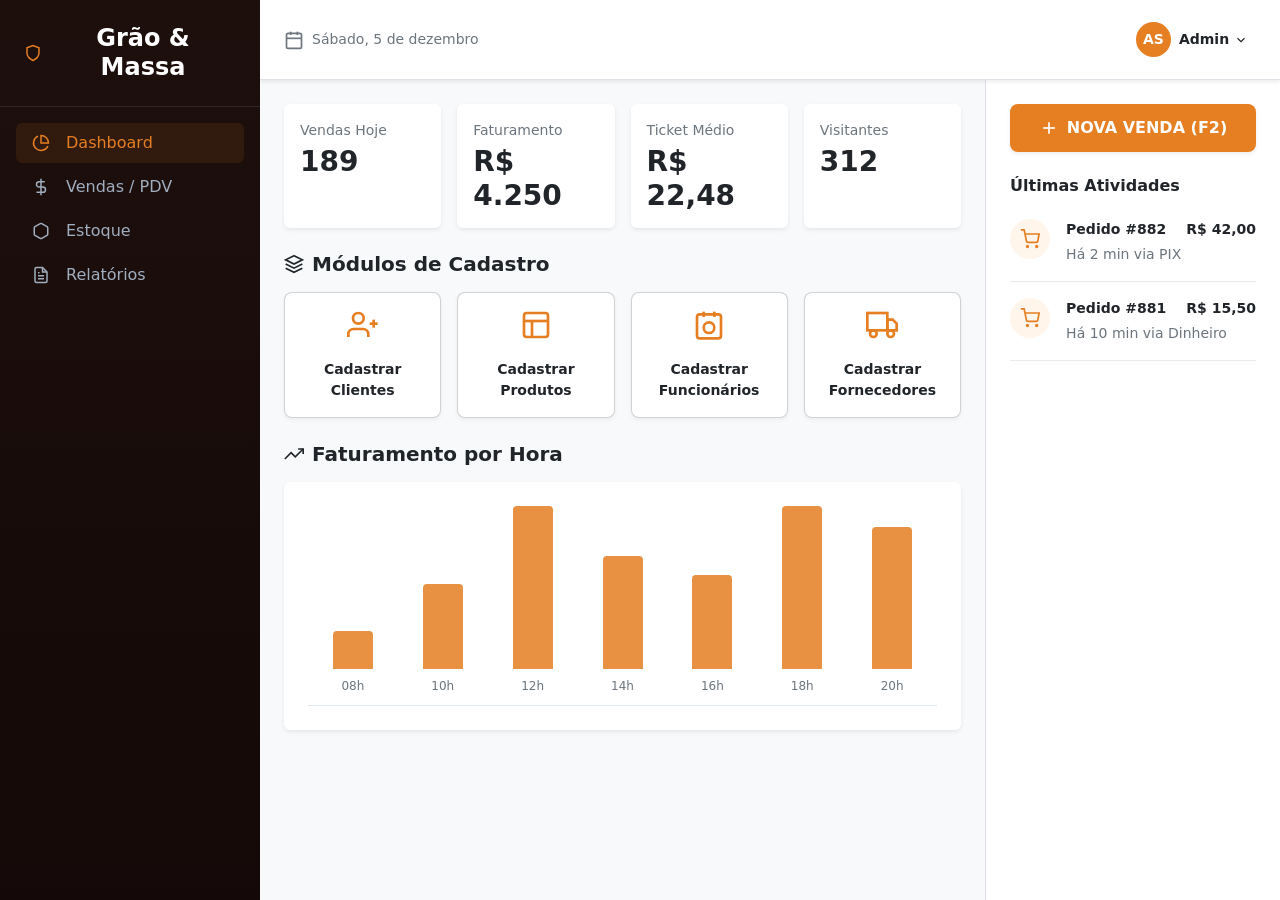
==== index.html @ c3dff331 "atualização atualização nas telas CRUD funcionario" ====
<!DOCTYPE html>
<html lang="pt-BR">
<head>
    <meta charset="UTF-8">
    <meta name="viewport" content="width=device-width, initial-scale=1.0">
    <title>Grão & Massa - Dashboard</title>
    <link rel="stylesheet" href="CSS/index.css">
    <link rel="stylesheet" href="CDN/bootstrap-5.3.8-dist/bootstrap-5.3.8-dist/css/bootstrap.min.css">
</head>
<body class="bg-light vh-100 d-flex overflow-hidden text-dark">

    <nav class="sidebar d-flex flex-column flex-shrink-0 text-white">
        <div class="p-4 text-center border-bottom border-secondary border-opacity-25 d-flex justify-content-center align-items-center gap-2">
            <svg class="text-brand" fill="none" stroke="currentColor" stroke-width="2" viewBox="0 0 24 24"><path d="M12 22s8-4 8-10V5l-8-3-8 3v7c0 6 8 10 8 10z"/></svg>
            <h4 class="m-0 fw-bold">Grão & Massa</h4>
        </div>
        <ul class="nav nav-pills flex-column mb-auto p-3 gap-1">
            <li class="nav-item">
                <a href="#" class="nav-link nav-link-custom active d-flex align-items-center gap-3 py-2 px-3">
                    <svg fill="none" stroke="currentColor" stroke-width="2" viewBox="0 0 24 24"><path d="M21.21 15.89A10 10 0 118 2.83M22 12A10 10 0 0012 2v10z"/></svg> Dashboard
                </a>
            </li>
            <li>
                <a href="#" class="nav-link nav-link-custom d-flex align-items-center gap-3 py-2 px-3">
                    <svg fill="none" stroke="currentColor" stroke-width="2" viewBox="0 0 24 24"><line x1="12" y1="1" x2="12" y2="23"/><path d="M17 5H9.5a3.5 3.5 0 000 7h5a3.5 3.5 0 010 7H6"/></svg> Vendas / PDV
                </a>
            </li>
            <li>
                <a href="#" class="nav-link nav-link-custom d-flex align-items-center gap-3 py-2 px-3">
                    <svg fill="none" stroke="currentColor" stroke-width="2" viewBox="0 0 24 24"><path d="M21 16V8a2 2 0 00-1-1.73l-7-4a2 2 0 00-2 0l-7 4A2 2 0 003 8v8a2 2 0 001 1.73l7 4a2 2 0 002 0l7-4A2 2 0 0021 16z"/></svg> Estoque
                </a>
            </li>
            <li>
                <a href="#" class="nav-link nav-link-custom d-flex align-items-center gap-3 py-2 px-3">
                    <svg fill="none" stroke="currentColor" stroke-width="2" viewBox="0 0 24 24"><path d="M14 2H6a2 2 0 00-2 2v16a2 2 0 002 2h12a2 2 0 002-2V8z"/><polyline points="14 2 14 8 20 8"/><line x1="16" y1="13" x2="8" y2="13"/><line x1="16" y1="17" x2="8" y2="17"/><polyline points="10 9 9 9 8 9"/></svg> Relatórios
                </a>
            </li>
        </ul>
    </nav>

    <div class="d-flex flex-column flex-grow-1 overflow-hidden">
        
        <header class="bg-white border-bottom p-3 px-4 d-flex justify-content-between align-items-center shadow-sm z-1">
            <div class="text-secondary d-flex align-items-center gap-2 fw-medium small">
                <svg fill="none" stroke="currentColor" stroke-width="2" viewBox="0 0 24 24"><rect x="3" y="4" width="18" height="18" rx="2" ry="2"/><line x1="16" y1="2" x2="16" y2="6"/><line x1="8" y1="2" x2="8" y2="6"/><line x1="3" y1="10" x2="21" y2="10"/></svg>
                <span id="date"></span>
            </div>
            
            <div class="dropdown">
                <div class="d-flex align-items-center gap-2 fw-semibold px-2 py-1 rounded" role="button" data-bs-toggle="dropdown" aria-expanded="false" style="cursor: pointer;">
                    <div class="bg-brand text-white rounded-circle d-flex align-items-center justify-content-center" style="width: 35px; height: 35px; font-size: 14px;">AS</div>
                    <span class="text-dark small">Admin <svg style="width: 14px; height: 14px;" fill="none" stroke="currentColor" stroke-width="2" viewBox="0 0 24 24"><polyline points="6 9 12 15 18 9"/></svg></span>
                </div>
                <ul class="dropdown-menu dropdown-menu-end shadow border-0 mt-2">
                    <li><a class="dropdown-item d-flex align-items-center gap-2 small py-2 text-dark" href="#">
                        <svg fill="none" stroke="currentColor" stroke-width="2" viewBox="0 0 24 24"><path d="M20 21v-2a4 4 0 00-4-4H8a4 4 0 00-4 4v2"/><circle cx="12" cy="7" r="4"/></svg> Perfil
                    </a></li>
                    <li><hr class="dropdown-divider"></li>
                    <li><a class="dropdown-item text-danger d-flex align-items-center gap-2 small py-2" href="#">
                        <svg fill="none" stroke="currentColor" stroke-width="2" viewBox="0 0 24 24"><path d="M9 21H5a2 2 0 01-2-2V5a2 2 0 012-2h4"/><polyline points="16 17 21 12 16 7"/><line x1="21" y1="12" x2="9" y2="12"/></svg> Sair
                    </a></li>
                </ul>
            </div>
        </header>

        <div class="d-flex flex-grow-1 overflow-hidden">
            
            <main class="flex-grow-1 p-4 overflow-auto">
                <div class="row g-3 mb-4">
                    <div class="col-md-3">
                        <div class="card border-0 shadow-sm h-100">
                            <div class="card-body">
                                <span class="text-secondary small d-block mb-1">Vendas Hoje</span>
                                <h3 class="fw-bold mb-0 text-dark">189</h3>
                            </div>
                        </div>
                    </div>
                    <div class="col-md-3">
                        <div class="card border-0 shadow-sm h-100">
                            <div class="card-body">
                                <span class="text-secondary small d-block mb-1">Faturamento</span>
                                <h3 class="fw-bold mb-0 text-dark">R$ 4.250</h3>
                            </div>
                        </div>
                    </div>
                    <div class="col-md-3">
                        <div class="card border-0 shadow-sm h-100">
                            <div class="card-body">
                                <span class="text-secondary small d-block mb-1">Ticket Médio</span>
                                <h3 class="fw-bold mb-0 text-dark">R$ 22,48</h3>
                            </div>
                        </div>
                    </div>
                    <div class="col-md-3">
                        <div class="card border-0 shadow-sm h-100">
                            <div class="card-body">
                                <span class="text-secondary small d-block mb-1">Visitantes</span>
                                <h3 class="fw-bold mb-0 text-dark">312</h3>
                            </div>
                        </div>
                    </div>
                </div>

                
                <div class="d-flex align-items-center gap-2 mb-3">
                    <svg class="text-dark" fill="none" stroke="currentColor" stroke-width="2" viewBox="0 0 24 24"><polygon points="12 2 2 7 12 12 22 7 12 2"/><polyline points="2 17 12 22 22 17"/><polyline points="2 12 12 17 22 12"/></svg>
                    <h5 class="fw-bold m-0 text-dark">Módulos de Cadastro</h5>
                </div>
                
                <div class="row g-3 mb-4">
                    <div class="col-md-3">
                        <a href="Cadastrar_Cliente.php" class="card action-card bg-white rounded-3 h-100 text-center p-3 text-decoration-none text-dark">
                            <div class="card-body d-flex flex-column align-items-center justify-content-center p-0">
                                <svg fill="none" stroke="currentColor" stroke-width="2" viewBox="0 0 24 24"><path d="M16 21v-2a4 4 0 00-4-4H5a4 4 0 00-4 4v2"/><circle cx="8.5" cy="7" r="4"/><line x1="20" y1="8" x2="20" y2="14"/><line x1="23" y1="11" x2="17" y2="11"/></svg>
                                <span class="fw-semibold small mt-2">Cadastrar Clientes</span>
                            </div>
                        </a>
                    </div>
                    
                    <div class="col-md-3">
                        <a href="Cadastro_Produto.html" class="card action-card bg-white rounded-3 h-100 text-center p-3 text-decoration-none text-dark">
                            <div class="card-body d-flex flex-column align-items-center justify-content-center p-0">
                                <svg fill="none" stroke="currentColor" stroke-width="2" viewBox="0 0 24 24"><rect x="3" y="3" width="18" height="18" rx="2" ry="2"/><line x1="3" y1="9" x2="21" y2="9"/><line x1="9" y1="21" x2="9" y2="9"/></svg>
                                <span class="fw-semibold small mt-2">Cadastrar Produtos</span>
                            </div>
                        </a>
                    </div>
                    
                    <div class="col-md-3">
                        <a href="Cadastrar_Funcionario.php" class="card action-card bg-white rounded-3 h-100 text-center p-3 text-decoration-none text-dark">
                            <div class="card-body d-flex flex-column align-items-center justify-content-center p-0">
                                <svg fill="none" stroke="currentColor" stroke-width="2" viewBox="0 0 24 24"><rect x="3" y="4" width="18" height="18" rx="2" ry="2"/><line x1="16" y1="2" x2="16" y2="6"/><line x1="8" y1="2" x2="8" y2="6"/><circle cx="12" cy="14" r="4"/></svg>
                                <span class="fw-semibold small mt-2">Cadastrar Funcionários</span>
                            </div>
                        </a>
                    </div>
                    
                    <div class="col-md-3">
                        <a href="Cadastrar_Fornecedor.html" class="card action-card bg-white rounded-3 h-100 text-center p-3 text-decoration-none text-dark">
                            <div class="card-body d-flex flex-column align-items-center justify-content-center p-0">
                                <svg fill="none" stroke="currentColor" stroke-width="2" viewBox="0 0 24 24"><rect x="1" y="3" width="15" height="13"/><polygon points="16 8 20 8 23 11 23 16 16 16 16 8"/><circle cx="5.5" cy="18.5" r="2.5"/><circle cx="18.5" cy="18.5" r="2.5"/></svg>
                                <span class="fw-semibold small mt-2">Cadastrar Fornecedores</span>
                            </div>
                        </a>
                    </div>
                </div>

                <div class="d-flex align-items-center gap-2 mb-3">
                    <svg class="text-dark" fill="none" stroke="currentColor" stroke-width="2" viewBox="0 0 24 24"><polyline points="23 6 13.5 15.5 8.5 10.5 1 18"/><polyline points="17 6 23 6 23 12"/></svg>
                    <h5 class="fw-bold m-0 text-dark">Faturamento por Hora</h5>
                </div>
                
                <div class="card border-0 shadow-sm p-4">
                    <div class="css-chart">
                        <div class="bar-group"><div class="bar" style="height: 20%;" title="R$ 400"></div><span class="bar-label">08h</span></div>
                        <div class="bar-group"><div class="bar" style="height: 45%;" title="R$ 900"></div><span class="bar-label">10h</span></div>
                        <div class="bar-group"><div class="bar" style="height: 95%;" title="R$ 2100"></div><span class="bar-label">12h</span></div>
                        <div class="bar-group"><div class="bar" style="height: 60%;" title="R$ 1300"></div><span class="bar-label">14h</span></div>
                        <div class="bar-group"><div class="bar" style="height: 50%;" title="R$ 1100"></div><span class="bar-label">16h</span></div>
                        <div class="bar-group"><div class="bar" style="height: 100%;" title="R$ 2500"></div><span class="bar-label">18h</span></div>
                        <div class="bar-group"><div class="bar" style="height: 75%;" title="R$ 1800"></div><span class="bar-label">20h</span></div>
                    </div>
                </div>
            </main>

            <aside class="bg-white border-start p-4 overflow-auto" style="width: 360px;">
                <button class="btn btn-brand w-100 py-3 rounded-3 fw-bold mb-4 d-flex justify-content-center align-items-center gap-2 shadow-sm text-white">
                    <svg fill="none" stroke="currentColor" stroke-width="2" viewBox="0 0 24 24"><line x1="12" y1="5" x2="12" y2="19"/><line x1="5" y1="12" x2="19" y2="12"/></svg>
                    NOVA VENDA (F2)
                </button>
                
                <h6 class="fw-bold text-dark mb-4">Últimas Atividades</h6>
                
                <div class="d-flex gap-3 mb-3 pb-3 border-bottom border-light-subtle">
                    <div class="sale-icon"><svg fill="none" stroke="currentColor" stroke-width="2" viewBox="0 0 24 24"><circle cx="9" cy="21" r="1"/><circle cx="20" cy="21" r="1"/><path d="M1 1h4l2.68 13.39a2 2 0 002 1.61h9.72a2 2 0 002-1.61L23 6H6"/></svg></div>
                    <div class="flex-grow-1">
                        <div class="d-flex justify-content-between mb-1">
                            <span class="fw-bold small text-dark">Pedido #882</span>
                            <span class="fw-bold small text-dark">R$ 42,00</span>
                        </div>
                        <p class="mb-0 small text-secondary">Há 2 min via PIX</p>
                    </div>
                </div>

                <div class="d-flex gap-3 mb-3 pb-3 border-bottom border-light-subtle">
                    <div class="sale-icon"><svg fill="none" stroke="currentColor" stroke-width="2" viewBox="0 0 24 24"><circle cx="9" cy="21" r="1"/><circle cx="20" cy="21" r="1"/><path d="M1 1h4l2.68 13.39a2 2 0 002 1.61h9.72a2 2 0 002-1.61L23 6H6"/></svg></div>
                    <div class="flex-grow-1">
                        <div class="d-flex justify-content-between mb-1">
                            <span class="fw-bold small text-dark">Pedido #881</span>
                            <span class="fw-bold small text-dark">R$ 15,50</span>
                        </div>
                        <p class="mb-0 small text-secondary">Há 10 min via Dinheiro</p>
                    </div>
                </div>
            </aside>
        </div>
    </div>

    <script src="https://cdn.jsdelivr.net/npm/bootstrap@5.3.2/dist/js/bootstrap.bundle.min.js"></script>

    <script>
        const dateStr = new Date().toLocaleDateString('pt-BR', {weekday: 'long', day: 'numeric', month: 'long'});
        document.getElementById('date').innerText = dateStr.charAt(0).toUpperCase() + dateStr.slice(1);
    </script>
</body>
</html>
---- CSS/index.css ----
*{
    margin:0;
    padding:0;
    box-sizing:border-box;
    font-family:system-ui,-apple-system,BlinkMacSystemFont,"Segoe UI",Roboto,Helvetica,Arial,sans-serif;
}

a{
    text-decoration:none;
    color:inherit;
}

:root{
    --brand-color:#E67E22;
    --brand-hover:#D35400;
    --sidebar-bg:#1A1311;
}

body{
    background:#f5f5f5;
}

svg{
    width:20px;
    height:20px;
}

/* BRAND */

.text-brand{
    color:var(--brand-color)!important;
}

.bg-brand{
    background-color:var(--brand-color)!important;
    color:white;
}

.bg-brand-light{
    background-color:rgba(230,126,34,.1)!important;
}

.btn-brand{
    background-color:var(--brand-color)!important;
    color:white!important;
    border:none;
    transition:.2s;
}

.btn-brand:hover{
    background-color:var(--brand-hover)!important;
    color:white!important;
    transform:translateY(-1px);
}

/* SIDEBAR */

.sidebar{
    width:260px;
    background:var(--sidebar-bg);
    z-index:10;
}

.sidebar svg{
    width:18px;
    height:18px;
}

.nav-link-custom{
    color:#A0AEC0!important;
    font-weight:500;
    border-radius:10px;
    transition:.2s;
    padding:12px 14px;
}

.nav-link-custom:hover{
    background-color:rgba(230,126,34,.08);
    color:var(--brand-color)!important;
}

.nav-link-custom.active{
    background-color:rgba(230,126,34,.12)!important;
    color:var(--brand-color)!important;
}

/* HEADER */

header{
    height:80px;
    background:white;
}

/* CARD */

.card{
    border:none;
    border-radius:20px;
    box-shadow:0 .125rem .25rem rgba(0,0,0,.05);
}

/* FORM */

.form-label{
    font-size:14px;
    font-weight:600;
    color:#6c757d;
    margin-bottom:8px;
}

.form-control,
.form-select{
    height:50px;
    border-radius:12px;
    border:1px solid #E2E8F0;
    transition:.2s;
    background:#fff;
}

textarea.form-control{
    height:auto;
    min-height:140px;
    resize:none;
}

.form-control:focus,
.form-select:focus{
    border-color:var(--brand-color);
    box-shadow:0 0 0 .2rem rgba(230,126,34,.15);
}

/* TITLES */

h3,h4,h5,h6{
    color:#1f2937;
}

/* BOTÕES */

.btn{
    border-radius:12px;
    font-weight:600;
    height:48px;
}

/* SCROLL */

::-webkit-scrollbar{
    width:8px;
}

::-webkit-scrollbar-thumb{
    background:#d6d6d6;
    border-radius:20px;
}

::-webkit-scrollbar-thumb:hover{
    background:#bdbdbd;
}

*{
    margin:0;
    padding:0;
    box-sizing:border-box;
}

body{
    font-family:'Segoe UI', sans-serif;
    background:#f5f5f5;
}

:root{
    --brand:#d67a1f;
    --sidebar:#170d0b;
}

.text-brand{
    color:var(--brand);
}

.bg-brand{
    background:var(--brand);
}

.btn-brand{
    background:var(--brand);
    color:#fff;
    border:none;
}

.btn-brand:hover{
    background:#b86414;
    color:#fff;
}

/* SIDEBAR */
.sidebar{
    width:260px;
    background:linear-gradient(to bottom,#1d0f0c,#140908);
}

.sidebar svg{
    width:18px;
    height:18px;
}

.nav-link-custom{
    color:#cfcfcf;
    border-radius:10px;
    transition:.2s;
}

.nav-link-custom:hover{
    background:rgba(255,255,255,.05);
    color:#fff;
}

.nav-link-custom.active{
    background:rgba(214,122,31,.15);
    color:#fff;
}

/* HEADER */
header{
    height:80px;
}

/* CARD */
.card{
    border:none;
    border-radius:20px;
}

.form-control{
    height:48px;
    border-radius:10px;
    border:1px solid #dcdcdc;
}

.form-control:focus{
    box-shadow:none;
    border-color:var(--brand);
}

.form-label{
    font-size:14px;
    font-weight:600;
    color:#6c757d;
}

h6{
    font-size:15px;
}

svg{
    width:20px;
    height:20px;
}
/* Fonte nativa do sistema e configurações básicas */
* { 
    font-family: system-ui, -apple-system, BlinkMacSystemFont, "Segoe UI", Roboto, Helvetica, Arial, sans-serif; 
}

/* Evita que links fiquem com aquele azul feio do navegador */
a {
    text-decoration: none;
    color: inherit;
}

:root {
    --brand-color: #E67E22;
    --brand-hover: #D35400;
    --sidebar-bg: #1A1311;
}

/* Classes de utilidade da marca (Laranja) */
.text-brand { color: var(--brand-color) !important; }
.bg-brand { background-color: var(--brand-color) !important; color: white; }
.btn-brand { background-color: var(--brand-color) !important; color: white !important; border: none; }
.btn-brand:hover { background-color: var(--brand-hover) !important; color: white !important; }
.bg-brand-light { background-color: rgba(230, 126, 34, 0.1) !important; }

svg { width: 20px; height: 20px; }


.sidebar { background-color: var(--sidebar-bg); width: 260px; z-index: 10; }
.nav-link-custom { color: #A0AEC0 !important; font-weight: 500; transition: 0.2s; border-radius: 8px; }
.nav-link-custom:hover, .nav-link-custom.active { background-color: rgba(230, 126, 34, 0.1); color: var(--brand-color) !important; }


.action-card { cursor: pointer; transition: transform 0.3s, box-shadow 0.3s; border: 1px solid #E2E8F0; }
.action-card:hover { border-color: var(--brand-color); transform: translateY(-3px); box-shadow: 0 .5rem 1rem rgba(0,0,0,.15)!important; }
.action-card svg { width: 32px; height: 32px; color: var(--brand-color); margin-bottom: 10px; }

.css-chart { display: flex; align-items: flex-end; justify-content: space-around; height: 200px; border-bottom: 1px solid #E2E8F0; padding-bottom: 10px; }
.bar-group { display: flex; flex-direction: column; align-items: center; gap: 8px; height: 100%; justify-content: flex-end; width: 40px; }
.bar { width: 100%; background-color: var(--brand-color); border-radius: 4px 4px 0 0; opacity: 0.85; transition: 0.3s; cursor: pointer; }
.bar:hover { opacity: 1; background-color: var(--brand-hover); }
.bar-label { font-size: 12px; color: #6c757d; }

.sale-icon { width: 40px; height: 40px; background-color: #FFF5EB; color: var(--brand-color); border-radius: 50%; display: flex; align-items: center; justify-content: center; flex-shrink: 0; }

.nav-pills .nav-link.active, 
.nav-link-custom.active { 
    background-color: rgba(230, 126, 34, 0.1) !important; 
    color: var(--brand-color) !important; 
}
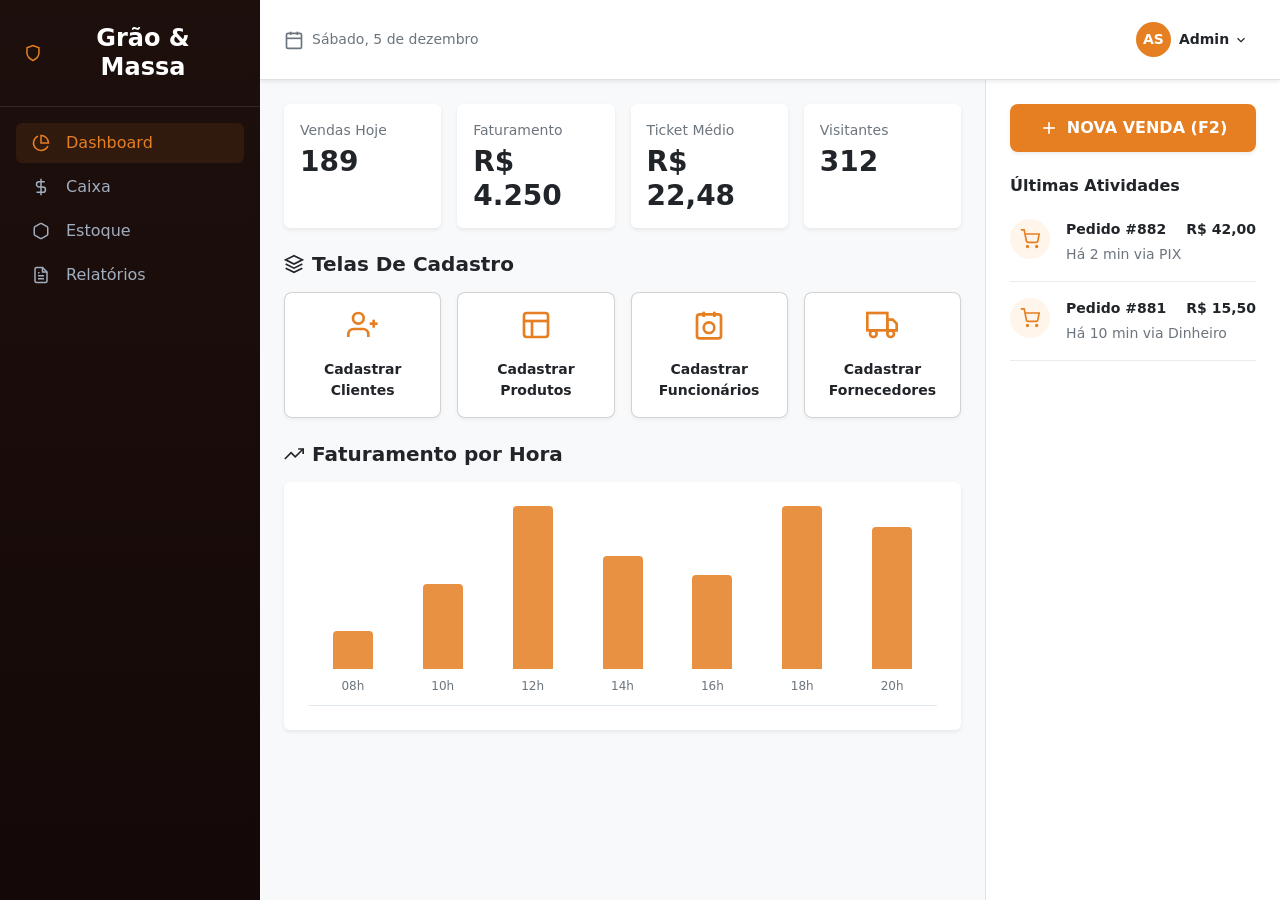
==== commit 6332e429: "Merge branch 'main' of https://github.com/lucasvfurtado-dot/Padaria_grao_massa" ====
--- a/index.html
+++ b/index.html
@@ -21,8 +21,8 @@
                 </a>
             </li>
             <li>
-                <a href="#" class="nav-link nav-link-custom d-flex align-items-center gap-3 py-2 px-3">
-                    <svg fill="none" stroke="currentColor" stroke-width="2" viewBox="0 0 24 24"><line x1="12" y1="1" x2="12" y2="23"/><path d="M17 5H9.5a3.5 3.5 0 000 7h5a3.5 3.5 0 010 7H6"/></svg> Vendas / PDV
+                <a href="vendas.html" class="nav-link nav-link-custom d-flex align-items-center gap-3 py-2 px-3">
+                    <svg fill="none" stroke="currentColor" stroke-width="2" viewBox="0 0 24 24"><line x1="12" y1="1" x2="12" y2="23"/><path d="M17 5H9.5a3.5 3.5 0 000 7h5a3.5 3.5 0 010 7H6"/></svg> Caixa
                 </a>
             </li>
             <li>
@@ -104,7 +104,7 @@
                 
                 <div class="d-flex align-items-center gap-2 mb-3">
                     <svg class="text-dark" fill="none" stroke="currentColor" stroke-width="2" viewBox="0 0 24 24"><polygon points="12 2 2 7 12 12 22 7 12 2"/><polyline points="2 17 12 22 22 17"/><polyline points="2 12 12 17 22 12"/></svg>
-                    <h5 class="fw-bold m-0 text-dark">Módulos de Cadastro</h5>
+                    <h5 class="fw-bold m-0 text-dark">Telas De Cadastro</h5>
                 </div>
                 
                 <div class="row g-3 mb-4">
@@ -118,7 +118,7 @@
                     </div>
                     
                     <div class="col-md-3">
-                        <a href="Cadastro_Produto.html" class="card action-card bg-white rounded-3 h-100 text-center p-3 text-decoration-none text-dark">
+                        <a href="Cadastrar_Produto.php" class="card action-card bg-white rounded-3 h-100 text-center p-3 text-decoration-none text-dark">
                             <div class="card-body d-flex flex-column align-items-center justify-content-center p-0">
                                 <svg fill="none" stroke="currentColor" stroke-width="2" viewBox="0 0 24 24"><rect x="3" y="3" width="18" height="18" rx="2" ry="2"/><line x1="3" y1="9" x2="21" y2="9"/><line x1="9" y1="21" x2="9" y2="9"/></svg>
                                 <span class="fw-semibold small mt-2">Cadastrar Produtos</span>
@@ -136,7 +136,7 @@
                     </div>
                     
                     <div class="col-md-3">
-                        <a href="Cadastrar_Fornecedor.html" class="card action-card bg-white rounded-3 h-100 text-center p-3 text-decoration-none text-dark">
+                        <a href="Cadastrar_Fornecedor.php" class="card action-card bg-white rounded-3 h-100 text-center p-3 text-decoration-none text-dark">
                             <div class="card-body d-flex flex-column align-items-center justify-content-center p-0">
                                 <svg fill="none" stroke="currentColor" stroke-width="2" viewBox="0 0 24 24"><rect x="1" y="3" width="15" height="13"/><polygon points="16 8 20 8 23 11 23 16 16 16 16 8"/><circle cx="5.5" cy="18.5" r="2.5"/><circle cx="18.5" cy="18.5" r="2.5"/></svg>
                                 <span class="fw-semibold small mt-2">Cadastrar Fornecedores</span>
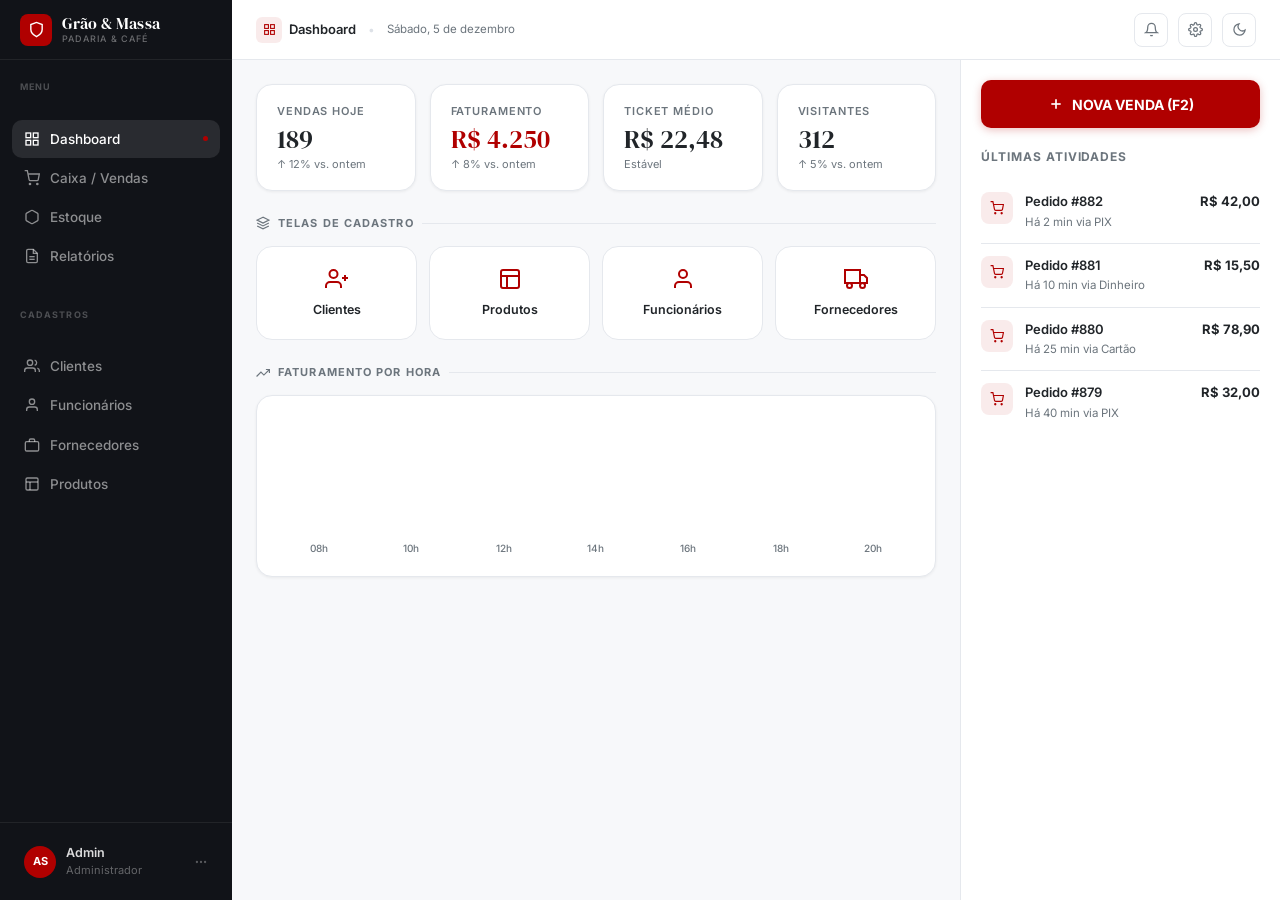
==== commit 1ac6b990: "Update index.html" ====
--- a/index.html
+++ b/index.html
@@ -3,204 +3,273 @@
 <head>
     <meta charset="UTF-8">
     <meta name="viewport" content="width=device-width, initial-scale=1.0">
-    <title>Grão & Massa - Dashboard</title>
-    <link rel="stylesheet" href="CSS/index.css">
+    <title>Grão &amp; Massa — Dashboard</title>
+    <link rel="preconnect" href="https://fonts.googleapis.com">
+    <link rel="preconnect" href="https://fonts.gstatic.com" crossorigin>
+    <link href="https://fonts.googleapis.com/css2?family=Inter:wght@400;500;600;700&family=DM+Serif+Display:ital@0;1&display=swap" rel="stylesheet">
     <link rel="stylesheet" href="CDN/bootstrap-5.3.8-dist/bootstrap-5.3.8-dist/css/bootstrap.min.css">
+    <style>
+        :root {
+            --crimson:      #b00000; --crimson-deep: #8a0000; --crimson-soft: rgba(176,0,0,.08);
+            --night:        #111318; --night-2: #1c2030; --ink: #212529; --ash: #6c757d;
+            --border:       #e5e8ed; --surface: #f7f8fa; --white: #ffffff;
+            --sidebar-w:    232px;   --header-h: 60px;  --radius: 10px; --radius-lg: 16px;
+            --shadow-sm:    0 1px 3px rgba(0,0,0,.06); --shadow: 0 4px 16px rgba(0,0,0,.08);
+            --transition:   .15s ease;
+        }
+        [data-theme="dark"] {
+            --ink:#e8eaf0; --ash:#8b93a0; --border:#2a2f3e; --surface:#161b27;
+            --white:#1e2335; --night:#0d1018; --night-2:#111520;
+            --crimson-soft:rgba(176,0,0,.15);
+        }
+        *{box-sizing:border-box;} html,body{height:100%;margin:0;font-family:'Inter',system-ui,sans-serif;}
+        body{background:var(--surface);color:var(--ink);display:flex;overflow:hidden;}
+        .sidebar{width:var(--sidebar-w);min-width:var(--sidebar-w);background:var(--night);display:flex;flex-direction:column;flex-shrink:0;}
+        .sidebar-brand{padding:0 20px;height:var(--header-h);display:flex;align-items:center;gap:10px;border-bottom:1px solid rgba(255,255,255,.07);}
+        .brand-icon{width:32px;height:32px;background:var(--crimson);border-radius:8px;display:flex;align-items:center;justify-content:center;}
+        .brand-icon svg{width:17px;height:17px;stroke:#fff;}
+        .brand-name{font-family:'DM Serif Display',serif;font-size:16px;color:#fff;letter-spacing:.01em;line-height:1.2;}
+        .brand-name span{display:block;font-size:9px;font-family:'Inter',sans-serif;color:rgba(255,255,255,.38);font-weight:500;letter-spacing:.12em;text-transform:uppercase;margin-top:1px;}
+        .nav-section-label{font-size:9px;font-weight:700;letter-spacing:.12em;text-transform:uppercase;color:rgba(255,255,255,.25);padding:20px 20px 6px;}
+        .nav-list{list-style:none;margin:0;padding:4px 12px;display:flex;flex-direction:column;gap:1px;}
+        .nav-link-item{display:flex;align-items:center;gap:10px;padding:9px 12px;border-radius:var(--radius);color:rgba(255,255,255,.52);font-size:13.5px;font-weight:500;text-decoration:none;transition:background var(--transition),color var(--transition);}
+        .nav-link-item svg{width:16px;height:16px;flex-shrink:0;}
+        .nav-link-item:hover{background:rgba(255,255,255,.06);color:rgba(255,255,255,.85);}
+        .nav-link-item.active{background:rgba(255,255,255,.1);color:#fff;}
+        .nav-dot{width:5px;height:5px;border-radius:50%;background:transparent;margin-left:auto;flex-shrink:0;}
+        .nav-link-item.active .nav-dot{background:var(--crimson);}
+        .sidebar-footer{margin-top:auto;padding:12px;border-top:1px solid rgba(255,255,255,.07);}
+        .user-card{display:flex;align-items:center;gap:10px;padding:10px 12px;border-radius:var(--radius);cursor:pointer;transition:background var(--transition);}
+        .user-card:hover{background:rgba(255,255,255,.06);}
+        .user-avatar{width:32px;height:32px;border-radius:50%;background:var(--crimson);display:flex;align-items:center;justify-content:center;font-size:11px;font-weight:700;color:#fff;}
+        .user-name{font-size:12.5px;font-weight:600;color:rgba(255,255,255,.85);line-height:1.3;}
+        .user-role{font-size:11px;color:rgba(255,255,255,.35);}
+        .main-shell{display:flex;flex-direction:column;flex:1;overflow:hidden;}
+        .topbar{height:var(--header-h);background:var(--white);border-bottom:1px solid var(--border);display:flex;align-items:center;justify-content:space-between;padding:0 24px;flex-shrink:0;z-index:10;}
+        .page-badge{display:flex;align-items:center;gap:7px;font-size:13px;font-weight:600;color:var(--ink);}
+        .page-badge-icon{width:26px;height:26px;background:var(--crimson-soft);border-radius:6px;display:flex;align-items:center;justify-content:center;}
+        .page-badge-icon svg{width:13px;height:13px;stroke:var(--crimson);}
+        .date-chip{font-size:11.5px;color:var(--ash);}
+        .topbar-right{display:flex;align-items:center;gap:10px;}
+        .topbar-btn{width:34px;height:34px;border:1px solid var(--border);border-radius:8px;background:var(--white);display:flex;align-items:center;justify-content:center;cursor:pointer;color:var(--ash);}
+        .topbar-btn svg{width:15px;height:15px;}
+        .topbar-btn:hover{background:var(--surface);color:var(--ink);}
+        .theme-toggle{width:34px;height:34px;border:1px solid var(--border);border-radius:8px;background:var(--white);display:flex;align-items:center;justify-content:center;cursor:pointer;color:var(--ash);}
+        .theme-toggle svg{width:15px;height:15px;}
+        .icon-sun{display:none;} .icon-moon{display:block;}
+        [data-theme="dark"] .icon-sun{display:block;} [data-theme="dark"] .icon-moon{display:none;}
+        .content-shell{display:flex;flex:1;overflow:hidden;}
+        .content-main{flex:1;overflow-y:auto;padding:24px;}
+        .kpi-grid{display:grid;grid-template-columns:repeat(4,1fr);gap:14px;margin-bottom:24px;}
+        .kpi-card{background:var(--white);border:1px solid var(--border);border-radius:var(--radius-lg);padding:18px 20px;box-shadow:var(--shadow-sm);}
+        .kpi-label{font-size:11px;font-weight:600;text-transform:uppercase;letter-spacing:.08em;color:var(--ash);margin-bottom:6px;}
+        .kpi-value{font-family:'DM Serif Display',serif;font-size:26px;color:var(--ink);line-height:1;}
+        .kpi-card.accent .kpi-value{color:var(--crimson);}
+        .kpi-sub{font-size:11px;color:var(--ash);margin-top:4px;}
+        .section-title{font-size:11px;font-weight:700;text-transform:uppercase;letter-spacing:.1em;color:var(--ash);display:flex;align-items:center;gap:8px;margin-bottom:14px;}
+        .section-title::after{content:'';flex:1;height:1px;background:var(--border);}
+        .action-grid{display:grid;grid-template-columns:repeat(4,1fr);gap:12px;margin-bottom:24px;}
+        .action-card{background:var(--white);border:1.5px solid var(--border);border-radius:var(--radius-lg);padding:20px 16px;display:flex;flex-direction:column;align-items:center;gap:10px;text-decoration:none;color:var(--ink);text-align:center;cursor:pointer;transition:border-color var(--transition),box-shadow var(--transition),transform var(--transition);position:relative;overflow:hidden;}
+        .action-card::before{content:'';position:absolute;top:0;left:0;right:0;height:2px;background:var(--crimson);transform:scaleX(0);transition:transform .2s;}
+        .action-card:hover{border-color:#cdd0d8;box-shadow:var(--shadow);transform:translateY(-2px);color:var(--ink);}
+        .action-card:hover::before{transform:scaleX(1);}
+        .action-card svg{width:24px;height:24px;stroke:var(--crimson);}
+        .action-label{font-size:12.5px;font-weight:600;}
+        .chart-card{background:var(--white);border:1px solid var(--border);border-radius:var(--radius-lg);padding:20px;box-shadow:var(--shadow-sm);}
+        .chart-title{font-size:13px;font-weight:700;color:var(--ink);margin-bottom:16px;}
+        .css-chart{display:flex;align-items:flex-end;gap:8px;height:140px;}
+        .bar-group{display:flex;flex-direction:column;align-items:center;gap:6px;flex:1;}
+        .bar{width:100%;background:var(--crimson);border-radius:4px 4px 0 0;opacity:.85;transition:opacity .15s;}
+        .bar:hover{opacity:1;}
+        .bar-label{font-size:10px;color:var(--ash);font-weight:500;}
+        .aside-panel{width:320px;background:var(--white);border-left:1px solid var(--border);display:flex;flex-direction:column;padding:20px;overflow-y:auto;flex-shrink:0;}
+        .btn-new-sale{width:100%;height:48px;background:var(--crimson);color:#fff;border:none;border-radius:var(--radius);font-size:14px;font-weight:700;font-family:inherit;cursor:pointer;display:flex;align-items:center;justify-content:center;gap:8px;margin-bottom:20px;box-shadow:0 2px 8px rgba(176,0,0,.25);transition:background var(--transition),box-shadow var(--transition);}
+        .btn-new-sale:hover{background:var(--crimson-deep);box-shadow:0 4px 14px rgba(176,0,0,.32);}
+        .btn-new-sale svg{width:16px;height:16px;stroke:#fff;}
+        .activity-title{font-size:12px;font-weight:700;text-transform:uppercase;letter-spacing:.08em;color:var(--ash);margin-bottom:14px;}
+        .activity-item{display:flex;gap:12px;padding:12px 0;border-bottom:1px solid var(--border);}
+        .activity-item:last-child{border-bottom:none;}
+        .activity-icon{width:32px;height:32px;border-radius:8px;background:var(--crimson-soft);display:flex;align-items:center;justify-content:center;flex-shrink:0;}
+        .activity-icon svg{width:14px;height:14px;stroke:var(--crimson);}
+        .activity-name{font-size:13px;font-weight:600;color:var(--ink);}
+        .activity-meta{font-size:11.5px;color:var(--ash);margin-top:2px;}
+        .activity-amount{font-size:13px;font-weight:700;color:var(--ink);margin-left:auto;flex-shrink:0;}
+        [data-theme="dark"] .topbar,[data-theme="dark"] .aside-panel,[data-theme="dark"] .kpi-card,[data-theme="dark"] .chart-card,[data-theme="dark"] .action-card{background:var(--white);border-color:var(--border);}
+        ::-webkit-scrollbar{width:5px;} ::-webkit-scrollbar-track{background:transparent;} ::-webkit-scrollbar-thumb{background:#dde1e7;border-radius:10px;}
+        [data-theme="dark"] ::-webkit-scrollbar-thumb{background:#2a2f3e;}
+    </style>
 </head>
-<body class="bg-light vh-100 d-flex overflow-hidden text-dark">
-
-    <nav class="sidebar d-flex flex-column flex-shrink-0 text-white">
-        <div class="p-4 text-center border-bottom border-secondary border-opacity-25 d-flex justify-content-center align-items-center gap-2">
-            <svg class="text-brand" fill="none" stroke="currentColor" stroke-width="2" viewBox="0 0 24 24"><path d="M12 22s8-4 8-10V5l-8-3-8 3v7c0 6 8 10 8 10z"/></svg>
-            <h4 class="m-0 fw-bold">Grão & Massa</h4>
-        </div>
-        <ul class="nav nav-pills flex-column mb-auto p-3 gap-1">
-            <li class="nav-item">
-                <a href="#" class="nav-link nav-link-custom active d-flex align-items-center gap-3 py-2 px-3">
-                    <svg fill="none" stroke="currentColor" stroke-width="2" viewBox="0 0 24 24"><path d="M21.21 15.89A10 10 0 118 2.83M22 12A10 10 0 0012 2v10z"/></svg> Dashboard
-                </a>
-            </li>
-            <li>
-                <a href="vendas.html" class="nav-link nav-link-custom d-flex align-items-center gap-3 py-2 px-3">
-                    <svg fill="none" stroke="currentColor" stroke-width="2" viewBox="0 0 24 24"><line x1="12" y1="1" x2="12" y2="23"/><path d="M17 5H9.5a3.5 3.5 0 000 7h5a3.5 3.5 0 010 7H6"/></svg> Caixa
-                </a>
-            </li>
-            <li>
-                <a href="#" class="nav-link nav-link-custom d-flex align-items-center gap-3 py-2 px-3">
-                    <svg fill="none" stroke="currentColor" stroke-width="2" viewBox="0 0 24 24"><path d="M21 16V8a2 2 0 00-1-1.73l-7-4a2 2 0 00-2 0l-7 4A2 2 0 003 8v8a2 2 0 001 1.73l7 4a2 2 0 002 0l7-4A2 2 0 0021 16z"/></svg> Estoque
-                </a>
-            </li>
-            <li>
-                <a href="#" class="nav-link nav-link-custom d-flex align-items-center gap-3 py-2 px-3">
-                    <svg fill="none" stroke="currentColor" stroke-width="2" viewBox="0 0 24 24"><path d="M14 2H6a2 2 0 00-2 2v16a2 2 0 002 2h12a2 2 0 002-2V8z"/><polyline points="14 2 14 8 20 8"/><line x1="16" y1="13" x2="8" y2="13"/><line x1="16" y1="17" x2="8" y2="17"/><polyline points="10 9 9 9 8 9"/></svg> Relatórios
-                </a>
-            </li>
-        </ul>
-    </nav>
-
-    <div class="d-flex flex-column flex-grow-1 overflow-hidden">
-        
-        <header class="bg-white border-bottom p-3 px-4 d-flex justify-content-between align-items-center shadow-sm z-1">
-            <div class="text-secondary d-flex align-items-center gap-2 fw-medium small">
-                <svg fill="none" stroke="currentColor" stroke-width="2" viewBox="0 0 24 24"><rect x="3" y="4" width="18" height="18" rx="2" ry="2"/><line x1="16" y1="2" x2="16" y2="6"/><line x1="8" y1="2" x2="8" y2="6"/><line x1="3" y1="10" x2="21" y2="10"/></svg>
-                <span id="date"></span>
-            </div>
-            
-            <div class="dropdown">
-                <div class="d-flex align-items-center gap-2 fw-semibold px-2 py-1 rounded" role="button" data-bs-toggle="dropdown" aria-expanded="false" style="cursor: pointer;">
-                    <div class="bg-brand text-white rounded-circle d-flex align-items-center justify-content-center" style="width: 35px; height: 35px; font-size: 14px;">AS</div>
-                    <span class="text-dark small">Admin <svg style="width: 14px; height: 14px;" fill="none" stroke="currentColor" stroke-width="2" viewBox="0 0 24 24"><polyline points="6 9 12 15 18 9"/></svg></span>
-                </div>
-                <ul class="dropdown-menu dropdown-menu-end shadow border-0 mt-2">
-                    <li><a class="dropdown-item d-flex align-items-center gap-2 small py-2 text-dark" href="#">
-                        <svg fill="none" stroke="currentColor" stroke-width="2" viewBox="0 0 24 24"><path d="M20 21v-2a4 4 0 00-4-4H8a4 4 0 00-4 4v2"/><circle cx="12" cy="7" r="4"/></svg> Perfil
-                    </a></li>
-                    <li><hr class="dropdown-divider"></li>
-                    <li><a class="dropdown-item text-danger d-flex align-items-center gap-2 small py-2" href="#">
-                        <svg fill="none" stroke="currentColor" stroke-width="2" viewBox="0 0 24 24"><path d="M9 21H5a2 2 0 01-2-2V5a2 2 0 012-2h4"/><polyline points="16 17 21 12 16 7"/><line x1="21" y1="12" x2="9" y2="12"/></svg> Sair
-                    </a></li>
-                </ul>
-            </div>
-        </header>
-
-        <div class="d-flex flex-grow-1 overflow-hidden">
-            
-            <main class="flex-grow-1 p-4 overflow-auto">
-                <div class="row g-3 mb-4">
-                    <div class="col-md-3">
-                        <div class="card border-0 shadow-sm h-100">
-                            <div class="card-body">
-                                <span class="text-secondary small d-block mb-1">Vendas Hoje</span>
-                                <h3 class="fw-bold mb-0 text-dark">189</h3>
-                            </div>
-                        </div>
-                    </div>
-                    <div class="col-md-3">
-                        <div class="card border-0 shadow-sm h-100">
-                            <div class="card-body">
-                                <span class="text-secondary small d-block mb-1">Faturamento</span>
-                                <h3 class="fw-bold mb-0 text-dark">R$ 4.250</h3>
-                            </div>
-                        </div>
-                    </div>
-                    <div class="col-md-3">
-                        <div class="card border-0 shadow-sm h-100">
-                            <div class="card-body">
-                                <span class="text-secondary small d-block mb-1">Ticket Médio</span>
-                                <h3 class="fw-bold mb-0 text-dark">R$ 22,48</h3>
-                            </div>
-                        </div>
-                    </div>
-                    <div class="col-md-3">
-                        <div class="card border-0 shadow-sm h-100">
-                            <div class="card-body">
-                                <span class="text-secondary small d-block mb-1">Visitantes</span>
-                                <h3 class="fw-bold mb-0 text-dark">312</h3>
-                            </div>
-                        </div>
-                    </div>
-                </div>
-
-                
-                <div class="d-flex align-items-center gap-2 mb-3">
-                    <svg class="text-dark" fill="none" stroke="currentColor" stroke-width="2" viewBox="0 0 24 24"><polygon points="12 2 2 7 12 12 22 7 12 2"/><polyline points="2 17 12 22 22 17"/><polyline points="2 12 12 17 22 12"/></svg>
-                    <h5 class="fw-bold m-0 text-dark">Telas De Cadastro</h5>
-                </div>
-                
-                <div class="row g-3 mb-4">
-                    <div class="col-md-3">
-                        <a href="Cadastrar_Cliente.php" class="card action-card bg-white rounded-3 h-100 text-center p-3 text-decoration-none text-dark">
-                            <div class="card-body d-flex flex-column align-items-center justify-content-center p-0">
-                                <svg fill="none" stroke="currentColor" stroke-width="2" viewBox="0 0 24 24"><path d="M16 21v-2a4 4 0 00-4-4H5a4 4 0 00-4 4v2"/><circle cx="8.5" cy="7" r="4"/><line x1="20" y1="8" x2="20" y2="14"/><line x1="23" y1="11" x2="17" y2="11"/></svg>
-                                <span class="fw-semibold small mt-2">Cadastrar Clientes</span>
-                            </div>
-                        </a>
-                    </div>
-                    
-                    <div class="col-md-3">
-                        <a href="Cadastrar_Produto.php" class="card action-card bg-white rounded-3 h-100 text-center p-3 text-decoration-none text-dark">
-                            <div class="card-body d-flex flex-column align-items-center justify-content-center p-0">
-                                <svg fill="none" stroke="currentColor" stroke-width="2" viewBox="0 0 24 24"><rect x="3" y="3" width="18" height="18" rx="2" ry="2"/><line x1="3" y1="9" x2="21" y2="9"/><line x1="9" y1="21" x2="9" y2="9"/></svg>
-                                <span class="fw-semibold small mt-2">Cadastrar Produtos</span>
-                            </div>
-                        </a>
-                    </div>
-                    
-                    <div class="col-md-3">
-                        <a href="Cadastrar_Funcionario.php" class="card action-card bg-white rounded-3 h-100 text-center p-3 text-decoration-none text-dark">
-                            <div class="card-body d-flex flex-column align-items-center justify-content-center p-0">
-                                <svg fill="none" stroke="currentColor" stroke-width="2" viewBox="0 0 24 24"><rect x="3" y="4" width="18" height="18" rx="2" ry="2"/><line x1="16" y1="2" x2="16" y2="6"/><line x1="8" y1="2" x2="8" y2="6"/><circle cx="12" cy="14" r="4"/></svg>
-                                <span class="fw-semibold small mt-2">Cadastrar Funcionários</span>
-                            </div>
-                        </a>
-                    </div>
-                    
-                    <div class="col-md-3">
-                        <a href="Cadastrar_Fornecedor.php" class="card action-card bg-white rounded-3 h-100 text-center p-3 text-decoration-none text-dark">
-                            <div class="card-body d-flex flex-column align-items-center justify-content-center p-0">
-                                <svg fill="none" stroke="currentColor" stroke-width="2" viewBox="0 0 24 24"><rect x="1" y="3" width="15" height="13"/><polygon points="16 8 20 8 23 11 23 16 16 16 16 8"/><circle cx="5.5" cy="18.5" r="2.5"/><circle cx="18.5" cy="18.5" r="2.5"/></svg>
-                                <span class="fw-semibold small mt-2">Cadastrar Fornecedores</span>
-                            </div>
-                        </a>
-                    </div>
-                </div>
-
-                <div class="d-flex align-items-center gap-2 mb-3">
-                    <svg class="text-dark" fill="none" stroke="currentColor" stroke-width="2" viewBox="0 0 24 24"><polyline points="23 6 13.5 15.5 8.5 10.5 1 18"/><polyline points="17 6 23 6 23 12"/></svg>
-                    <h5 class="fw-bold m-0 text-dark">Faturamento por Hora</h5>
-                </div>
-                
-                <div class="card border-0 shadow-sm p-4">
-                    <div class="css-chart">
-                        <div class="bar-group"><div class="bar" style="height: 20%;" title="R$ 400"></div><span class="bar-label">08h</span></div>
-                        <div class="bar-group"><div class="bar" style="height: 45%;" title="R$ 900"></div><span class="bar-label">10h</span></div>
-                        <div class="bar-group"><div class="bar" style="height: 95%;" title="R$ 2100"></div><span class="bar-label">12h</span></div>
-                        <div class="bar-group"><div class="bar" style="height: 60%;" title="R$ 1300"></div><span class="bar-label">14h</span></div>
-                        <div class="bar-group"><div class="bar" style="height: 50%;" title="R$ 1100"></div><span class="bar-label">16h</span></div>
-                        <div class="bar-group"><div class="bar" style="height: 100%;" title="R$ 2500"></div><span class="bar-label">18h</span></div>
-                        <div class="bar-group"><div class="bar" style="height: 75%;" title="R$ 1800"></div><span class="bar-label">20h</span></div>
-                    </div>
-                </div>
-            </main>
-
-            <aside class="bg-white border-start p-4 overflow-auto" style="width: 360px;">
-                <button class="btn btn-brand w-100 py-3 rounded-3 fw-bold mb-4 d-flex justify-content-center align-items-center gap-2 shadow-sm text-white">
-                    <svg fill="none" stroke="currentColor" stroke-width="2" viewBox="0 0 24 24"><line x1="12" y1="5" x2="12" y2="19"/><line x1="5" y1="12" x2="19" y2="12"/></svg>
-                    NOVA VENDA (F2)
-                </button>
-                
-                <h6 class="fw-bold text-dark mb-4">Últimas Atividades</h6>
-                
-                <div class="d-flex gap-3 mb-3 pb-3 border-bottom border-light-subtle">
-                    <div class="sale-icon"><svg fill="none" stroke="currentColor" stroke-width="2" viewBox="0 0 24 24"><circle cx="9" cy="21" r="1"/><circle cx="20" cy="21" r="1"/><path d="M1 1h4l2.68 13.39a2 2 0 002 1.61h9.72a2 2 0 002-1.61L23 6H6"/></svg></div>
-                    <div class="flex-grow-1">
-                        <div class="d-flex justify-content-between mb-1">
-                            <span class="fw-bold small text-dark">Pedido #882</span>
-                            <span class="fw-bold small text-dark">R$ 42,00</span>
-                        </div>
-                        <p class="mb-0 small text-secondary">Há 2 min via PIX</p>
-                    </div>
-                </div>
-
-                <div class="d-flex gap-3 mb-3 pb-3 border-bottom border-light-subtle">
-                    <div class="sale-icon"><svg fill="none" stroke="currentColor" stroke-width="2" viewBox="0 0 24 24"><circle cx="9" cy="21" r="1"/><circle cx="20" cy="21" r="1"/><path d="M1 1h4l2.68 13.39a2 2 0 002 1.61h9.72a2 2 0 002-1.61L23 6H6"/></svg></div>
-                    <div class="flex-grow-1">
-                        <div class="d-flex justify-content-between mb-1">
-                            <span class="fw-bold small text-dark">Pedido #881</span>
-                            <span class="fw-bold small text-dark">R$ 15,50</span>
-                        </div>
-                        <p class="mb-0 small text-secondary">Há 10 min via Dinheiro</p>
-                    </div>
-                </div>
-            </aside>
+<body>
+
+<nav class="sidebar">
+    <div class="sidebar-brand">
+        <div class="brand-icon"><svg fill="none" stroke="currentColor" stroke-width="2" viewBox="0 0 24 24"><path d="M12 22s8-4 8-10V5l-8-3-8 3v7c0 6 8 10 8 10z"/></svg></div>
+        <div class="brand-name">Grão &amp; Massa<span>Padaria &amp; Café</span></div>
+    </div>
+    <p class="nav-section-label">Menu</p>
+    <ul class="nav-list">
+        <li><a href="index.html" class="nav-link-item active">
+            <svg fill="none" stroke="currentColor" stroke-width="2" viewBox="0 0 24 24"><rect x="3" y="3" width="7" height="7"/><rect x="14" y="3" width="7" height="7"/><rect x="14" y="14" width="7" height="7"/><rect x="3" y="14" width="7" height="7"/></svg>
+            Dashboard<span class="nav-dot"></span></a></li>
+        <li><a href="vendas.html" class="nav-link-item">
+            <svg fill="none" stroke="currentColor" stroke-width="2" viewBox="0 0 24 24"><circle cx="9" cy="21" r="1"/><circle cx="20" cy="21" r="1"/><path d="M1 1h4l2.68 13.39a2 2 0 002 1.61h9.72a2 2 0 001.97-1.67L23 6H6"/></svg>
+            Caixa / Vendas<span class="nav-dot"></span></a></li>
+        <li><a href="#" class="nav-link-item">
+            <svg fill="none" stroke="currentColor" stroke-width="2" viewBox="0 0 24 24"><path d="M21 16V8a2 2 0 00-1-1.73l-7-4a2 2 0 00-2 0l-7 4A2 2 0 003 8v8a2 2 0 001 1.73l7 4a2 2 0 002 0l7-4A2 2 0 0021 16z"/></svg>
+            Estoque<span class="nav-dot"></span></a></li>
+        <li><a href="#" class="nav-link-item">
+            <svg fill="none" stroke="currentColor" stroke-width="2" viewBox="0 0 24 24"><path d="M14 2H6a2 2 0 00-2 2v16a2 2 0 002 2h12a2 2 0 002-2V8z"/><polyline points="14 2 14 8 20 8"/><line x1="16" y1="13" x2="8" y2="13"/><line x1="16" y1="17" x2="8" y2="17"/></svg>
+            Relatórios<span class="nav-dot"></span></a></li>
+    </ul>
+    <p class="nav-section-label" style="margin-top:8px;">Cadastros</p>
+    <ul class="nav-list">
+        <li><a href="Cadastrar_Cliente.php" class="nav-link-item">
+            <svg fill="none" stroke="currentColor" stroke-width="2" viewBox="0 0 24 24"><path d="M17 21v-2a4 4 0 00-4-4H5a4 4 0 00-4 4v2"/><circle cx="9" cy="7" r="4"/><path d="M23 21v-2a4 4 0 00-3-3.87M16 3.13a4 4 0 010 7.75"/></svg>
+            Clientes<span class="nav-dot"></span></a></li>
+        <li><a href="Cadastrar_Funcionario.php" class="nav-link-item">
+            <svg fill="none" stroke="currentColor" stroke-width="2" viewBox="0 0 24 24"><path d="M20 21v-2a4 4 0 00-4-4H8a4 4 0 00-4 4v2"/><circle cx="12" cy="7" r="4"/></svg>
+            Funcionários<span class="nav-dot"></span></a></li>
+        <li><a href="Cadastrar_Fornecedor.php" class="nav-link-item">
+            <svg fill="none" stroke="currentColor" stroke-width="2" viewBox="0 0 24 24"><rect x="2" y="7" width="20" height="14" rx="2"/><path d="M16 7V5a2 2 0 00-2-2h-4a2 2 0 00-2 2v2"/></svg>
+            Fornecedores<span class="nav-dot"></span></a></li>
+        <li><a href="Cadastrar_Produto.php" class="nav-link-item">
+            <svg fill="none" stroke="currentColor" stroke-width="2" viewBox="0 0 24 24"><rect x="3" y="3" width="18" height="18" rx="2"/><line x1="3" y1="9" x2="21" y2="9"/><line x1="9" y1="21" x2="9" y2="9"/></svg>
+            Produtos<span class="nav-dot"></span></a></li>
+    </ul>
+    <div class="sidebar-footer">
+        <div class="user-card">
+            <div class="user-avatar">AS</div>
+            <div><div class="user-name">Admin</div><div class="user-role">Administrador</div></div>
+            <svg fill="none" stroke="rgba(255,255,255,.3)" stroke-width="2" viewBox="0 0 24 24" style="width:14px;height:14px;margin-left:auto;"><circle cx="12" cy="12" r="1"/><circle cx="19" cy="12" r="1"/><circle cx="5" cy="12" r="1"/></svg>
         </div>
     </div>
-
-    <script src="https://cdn.jsdelivr.net/npm/bootstrap@5.3.2/dist/js/bootstrap.bundle.min.js"></script>
-
-    <script>
-        const dateStr = new Date().toLocaleDateString('pt-BR', {weekday: 'long', day: 'numeric', month: 'long'});
-        document.getElementById('date').innerText = dateStr.charAt(0).toUpperCase() + dateStr.slice(1);
-    </script>
+</nav>
+
+<div class="main-shell">
+    <header class="topbar">
+        <div style="display:flex;align-items:center;gap:8px;">
+            <div class="page-badge">
+                <div class="page-badge-icon"><svg fill="none" stroke="currentColor" stroke-width="2" viewBox="0 0 24 24"><rect x="3" y="3" width="7" height="7"/><rect x="14" y="3" width="7" height="7"/><rect x="14" y="14" width="7" height="7"/><rect x="3" y="14" width="7" height="7"/></svg></div>
+                Dashboard
+            </div>
+            <span style="color:#dde1e7;font-size:12px;margin:0 4px;">•</span>
+            <span class="date-chip" id="date"></span>
+        </div>
+        <div class="topbar-right">
+            <button class="topbar-btn"><svg fill="none" stroke="currentColor" stroke-width="2" viewBox="0 0 24 24"><path d="M18 8A6 6 0 006 8c0 7-3 9-3 9h18s-3-2-3-9M13.73 21a2 2 0 01-3.46 0"/></svg></button>
+            <button class="topbar-btn"><svg fill="none" stroke="currentColor" stroke-width="2" viewBox="0 0 24 24"><circle cx="12" cy="12" r="3"/><path d="M19.4 15a1.65 1.65 0 00.33 1.82l.06.06a2 2 0 010 2.83 2 2 0 01-2.83 0l-.06-.06a1.65 1.65 0 00-1.82-.33 1.65 1.65 0 00-1 1.51V21a2 2 0 01-4 0v-.09A1.65 1.65 0 009 19.4a1.65 1.65 0 00-1.82.33l-.06.06a2 2 0 01-2.83 0 2 2 0 010-2.83l.06-.06A1.65 1.65 0 004.68 15a1.65 1.65 0 00-1.51-1H3a2 2 0 010-4h.09A1.65 1.65 0 004.6 9a1.65 1.65 0 00-.33-1.82l-.06-.06a2 2 0 010-2.83 2 2 0 012.83 0l.06.06A1.65 1.65 0 009 4.68a1.65 1.65 0 001-1.51V3a2 2 0 014 0v.09a1.65 1.65 0 001 1.51 1.65 1.65 0 001.82-.33l.06-.06a2 2 0 012.83 0 2 2 0 010 2.83l-.06.06A1.65 1.65 0 0019.4 9a1.65 1.65 0 001.51 1H21a2 2 0 010 4h-.09a1.65 1.65 0 00-1.51 1z"/></svg></button>
+            <button class="theme-toggle" onclick="toggleTheme()">
+                <svg class="icon-moon" fill="none" stroke="currentColor" stroke-width="2" viewBox="0 0 24 24"><path d="M21 12.79A9 9 0 1111.21 3 7 7 0 0021 12.79z"/></svg>
+                <svg class="icon-sun" fill="none" stroke="currentColor" stroke-width="2" viewBox="0 0 24 24"><circle cx="12" cy="12" r="5"/><line x1="12" y1="1" x2="12" y2="3"/><line x1="12" y1="21" x2="12" y2="23"/><line x1="4.22" y1="4.22" x2="5.64" y2="5.64"/><line x1="18.36" y1="18.36" x2="19.78" y2="19.78"/><line x1="1" y1="12" x2="3" y2="12"/><line x1="21" y1="12" x2="23" y2="12"/><line x1="4.22" y1="19.78" x2="5.64" y2="18.36"/><line x1="18.36" y1="5.64" x2="19.78" y2="4.22"/></svg>
+            </button>
+        </div>
+    </header>
+
+    <div class="content-shell">
+        <main class="content-main">
+            <!-- KPIs -->
+            <div class="kpi-grid">
+                <div class="kpi-card">
+                    <div class="kpi-label">Vendas Hoje</div>
+                    <div class="kpi-value">189</div>
+                    <div class="kpi-sub">↑ 12% vs. ontem</div>
+                </div>
+                <div class="kpi-card accent">
+                    <div class="kpi-label">Faturamento</div>
+                    <div class="kpi-value">R$ 4.250</div>
+                    <div class="kpi-sub">↑ 8% vs. ontem</div>
+                </div>
+                <div class="kpi-card">
+                    <div class="kpi-label">Ticket Médio</div>
+                    <div class="kpi-value">R$ 22,48</div>
+                    <div class="kpi-sub">Estável</div>
+                </div>
+                <div class="kpi-card">
+                    <div class="kpi-label">Visitantes</div>
+                    <div class="kpi-value">312</div>
+                    <div class="kpi-sub">↑ 5% vs. ontem</div>
+                </div>
+            </div>
+
+            <!-- Cadastros -->
+            <div class="section-title">
+                <svg fill="none" stroke="currentColor" stroke-width="2" viewBox="0 0 24 24" style="width:14px;height:14px;"><polygon points="12 2 2 7 12 12 22 7 12 2"/><polyline points="2 17 12 22 22 17"/><polyline points="2 12 12 17 22 12"/></svg>
+                Telas de Cadastro
+            </div>
+            <div class="action-grid">
+                <a href="Cadastrar_Cliente.php" class="action-card">
+                    <svg fill="none" stroke="currentColor" stroke-width="2" viewBox="0 0 24 24"><path d="M16 21v-2a4 4 0 00-4-4H5a4 4 0 00-4 4v2"/><circle cx="8.5" cy="7" r="4"/><line x1="20" y1="8" x2="20" y2="14"/><line x1="23" y1="11" x2="17" y2="11"/></svg>
+                    <span class="action-label">Clientes</span>
+                </a>
+                <a href="Cadastrar_Produto.php" class="action-card">
+                    <svg fill="none" stroke="currentColor" stroke-width="2" viewBox="0 0 24 24"><rect x="3" y="3" width="18" height="18" rx="2"/><line x1="3" y1="9" x2="21" y2="9"/><line x1="9" y1="21" x2="9" y2="9"/></svg>
+                    <span class="action-label">Produtos</span>
+                </a>
+                <a href="Cadastrar_Funcionario.php" class="action-card">
+                    <svg fill="none" stroke="currentColor" stroke-width="2" viewBox="0 0 24 24"><path d="M20 21v-2a4 4 0 00-4-4H8a4 4 0 00-4 4v2"/><circle cx="12" cy="7" r="4"/></svg>
+                    <span class="action-label">Funcionários</span>
+                </a>
+                <a href="Cadastrar_Fornecedor.php" class="action-card">
+                    <svg fill="none" stroke="currentColor" stroke-width="2" viewBox="0 0 24 24"><rect x="1" y="3" width="15" height="13"/><polygon points="16 8 20 8 23 11 23 16 16 16 16 8"/><circle cx="5.5" cy="18.5" r="2.5"/><circle cx="18.5" cy="18.5" r="2.5"/></svg>
+                    <span class="action-label">Fornecedores</span>
+                </a>
+            </div>
+
+            <!-- Chart -->
+            <div class="section-title">
+                <svg fill="none" stroke="currentColor" stroke-width="2" viewBox="0 0 24 24" style="width:14px;height:14px;"><polyline points="23 6 13.5 15.5 8.5 10.5 1 18"/><polyline points="17 6 23 6 23 12"/></svg>
+                Faturamento por Hora
+            </div>
+            <div class="chart-card">
+                <div class="css-chart">
+                    <div class="bar-group"><div class="bar" style="height:20%" title="R$ 400"></div><span class="bar-label">08h</span></div>
+                    <div class="bar-group"><div class="bar" style="height:45%" title="R$ 900"></div><span class="bar-label">10h</span></div>
+                    <div class="bar-group"><div class="bar" style="height:95%" title="R$ 2100"></div><span class="bar-label">12h</span></div>
+                    <div class="bar-group"><div class="bar" style="height:60%" title="R$ 1300"></div><span class="bar-label">14h</span></div>
+                    <div class="bar-group"><div class="bar" style="height:50%" title="R$ 1100"></div><span class="bar-label">16h</span></div>
+                    <div class="bar-group"><div class="bar" style="height:100%" title="R$ 2500"></div><span class="bar-label">18h</span></div>
+                    <div class="bar-group"><div class="bar" style="height:75%" title="R$ 1800"></div><span class="bar-label">20h</span></div>
+                </div>
+            </div>
+        </main>
+
+        <!-- Aside -->
+        <aside class="aside-panel">
+            <a href="vendas.html" class="btn-new-sale" style="text-decoration:none;">
+                <svg fill="none" stroke="currentColor" stroke-width="2.5" viewBox="0 0 24 24"><line x1="12" y1="5" x2="12" y2="19"/><line x1="5" y1="12" x2="19" y2="12"/></svg>
+                NOVA VENDA (F2)
+            </a>
+            <div class="activity-title">Últimas Atividades</div>
+            <div class="activity-item">
+                <div class="activity-icon"><svg fill="none" stroke="currentColor" stroke-width="2" viewBox="0 0 24 24"><circle cx="9" cy="21" r="1"/><circle cx="20" cy="21" r="1"/><path d="M1 1h4l2.68 13.39a2 2 0 002 1.61h9.72a2 2 0 001.97-1.67L23 6H6"/></svg></div>
+                <div style="flex:1;"><div class="activity-name">Pedido #882</div><div class="activity-meta">Há 2 min via PIX</div></div>
+                <div class="activity-amount">R$ 42,00</div>
+            </div>
+            <div class="activity-item">
+                <div class="activity-icon"><svg fill="none" stroke="currentColor" stroke-width="2" viewBox="0 0 24 24"><circle cx="9" cy="21" r="1"/><circle cx="20" cy="21" r="1"/><path d="M1 1h4l2.68 13.39a2 2 0 002 1.61h9.72a2 2 0 001.97-1.67L23 6H6"/></svg></div>
+                <div style="flex:1;"><div class="activity-name">Pedido #881</div><div class="activity-meta">Há 10 min via Dinheiro</div></div>
+                <div class="activity-amount">R$ 15,50</div>
+            </div>
+            <div class="activity-item">
+                <div class="activity-icon"><svg fill="none" stroke="currentColor" stroke-width="2" viewBox="0 0 24 24"><circle cx="9" cy="21" r="1"/><circle cx="20" cy="21" r="1"/><path d="M1 1h4l2.68 13.39a2 2 0 002 1.61h9.72a2 2 0 001.97-1.67L23 6H6"/></svg></div>
+                <div style="flex:1;"><div class="activity-name">Pedido #880</div><div class="activity-meta">Há 25 min via Cartão</div></div>
+                <div class="activity-amount">R$ 78,90</div>
+            </div>
+            <div class="activity-item">
+                <div class="activity-icon"><svg fill="none" stroke="currentColor" stroke-width="2" viewBox="0 0 24 24"><circle cx="9" cy="21" r="1"/><circle cx="20" cy="21" r="1"/><path d="M1 1h4l2.68 13.39a2 2 0 002 1.61h9.72a2 2 0 001.97-1.67L23 6H6"/></svg></div>
+                <div style="flex:1;"><div class="activity-name">Pedido #879</div><div class="activity-meta">Há 40 min via PIX</div></div>
+                <div class="activity-amount">R$ 32,00</div>
+            </div>
+        </aside>
+    </div>
+</div>
+
+<script src="https://cdn.jsdelivr.net/npm/bootstrap@5.3.2/dist/js/bootstrap.bundle.min.js"></script>
+<script>
+    const d = new Date();
+    document.getElementById('date').textContent = d.toLocaleDateString('pt-BR',{weekday:'long',day:'numeric',month:'long'}).replace(/^\w/,c=>c.toUpperCase());
+    function toggleTheme(){const isDark=document.documentElement.getAttribute('data-theme')==='dark';const next=isDark?'light':'dark';document.documentElement.setAttribute('data-theme',next);localStorage.setItem('theme',next);}
+    (function(){const saved=localStorage.getItem('theme');const prefersDark=window.matchMedia('(prefers-color-scheme: dark)').matches;if(saved==='dark'||(!saved&&prefersDark)){document.documentElement.setAttribute('data-theme','dark');}})();
+</script>
 </body>
-</html>+</html>
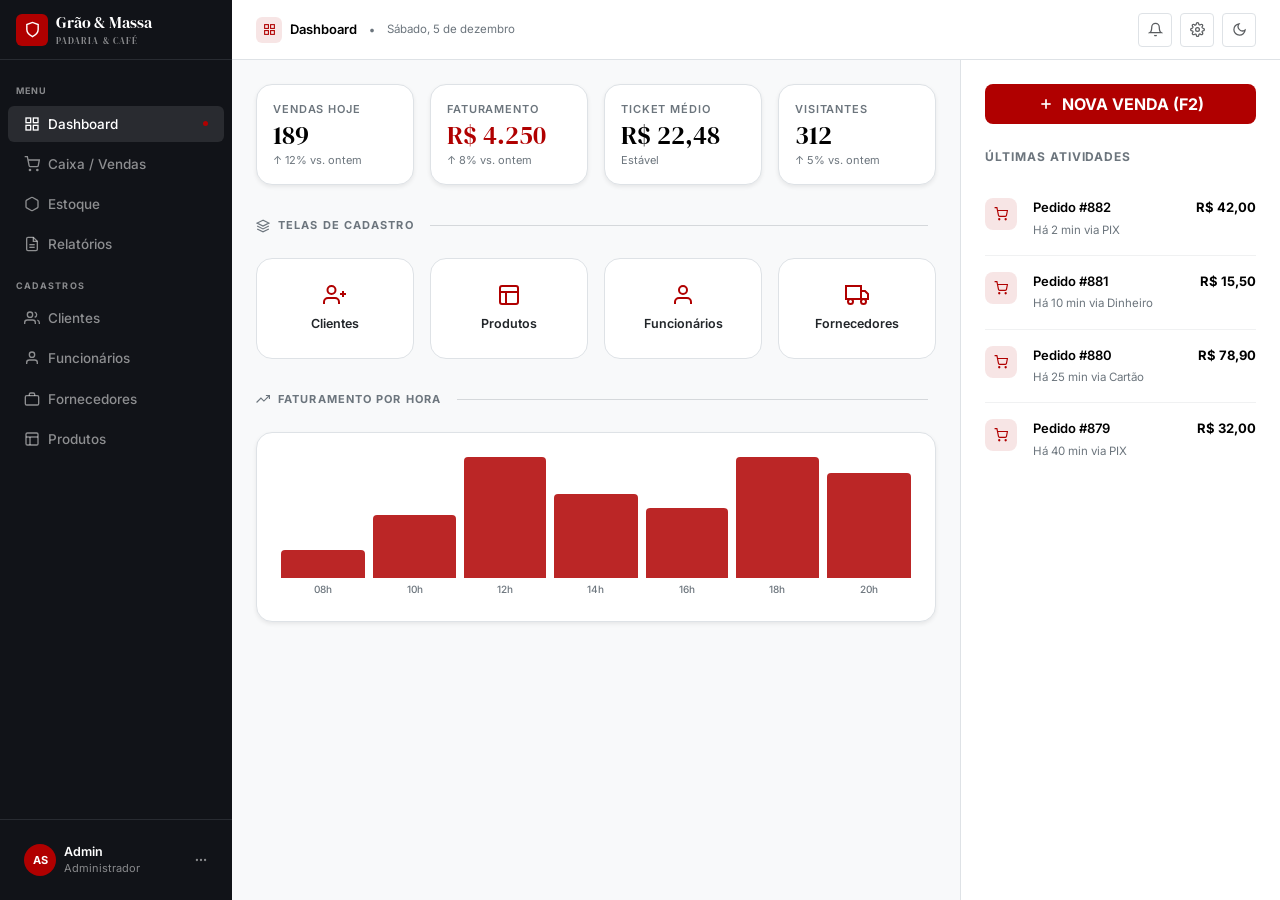
==== commit 7c219ff8: "Commit front end Atualizado o front end das telas de vendas e index" ====
--- a/index.html
+++ b/index.html
@@ -1,275 +1,300 @@
 <!DOCTYPE html>
-<html lang="pt-BR">
+<html lang="pt-BR" data-bs-theme="light">
 <head>
     <meta charset="UTF-8">
     <meta name="viewport" content="width=device-width, initial-scale=1.0">
-    <title>Grão &amp; Massa — Dashboard</title>
+    <title>Grão & Massa — Dashboard</title>
+    
     <link rel="preconnect" href="https://fonts.googleapis.com">
     <link rel="preconnect" href="https://fonts.gstatic.com" crossorigin>
     <link href="https://fonts.googleapis.com/css2?family=Inter:wght@400;500;600;700&family=DM+Serif+Display:ital@0;1&display=swap" rel="stylesheet">
-    <link rel="stylesheet" href="CDN/bootstrap-5.3.8-dist/bootstrap-5.3.8-dist/css/bootstrap.min.css">
+    
+    <link href="https://cdn.jsdelivr.net/npm/bootstrap@5.3.2/dist/css/bootstrap.min.css" rel="stylesheet">
+    
     <style>
         :root {
-            --crimson:      #b00000; --crimson-deep: #8a0000; --crimson-soft: rgba(176,0,0,.08);
-            --night:        #111318; --night-2: #1c2030; --ink: #212529; --ash: #6c757d;
-            --border:       #e5e8ed; --surface: #f7f8fa; --white: #ffffff;
-            --sidebar-w:    232px;   --header-h: 60px;  --radius: 10px; --radius-lg: 16px;
-            --shadow-sm:    0 1px 3px rgba(0,0,0,.06); --shadow: 0 4px 16px rgba(0,0,0,.08);
-            --transition:   .15s ease;
+            --brand-color: #b00000;
+            --brand-hover: #8a0000;
+            --font-serif: 'DM Serif Display', serif;
+            --font-sans: 'Inter', system-ui, sans-serif;
         }
-        [data-theme="dark"] {
-            --ink:#e8eaf0; --ash:#8b93a0; --border:#2a2f3e; --surface:#161b27;
-            --white:#1e2335; --night:#0d1018; --night-2:#111520;
-            --crimson-soft:rgba(176,0,0,.15);
-        }
-        *{box-sizing:border-box;} html,body{height:100%;margin:0;font-family:'Inter',system-ui,sans-serif;}
-        body{background:var(--surface);color:var(--ink);display:flex;overflow:hidden;}
-        .sidebar{width:var(--sidebar-w);min-width:var(--sidebar-w);background:var(--night);display:flex;flex-direction:column;flex-shrink:0;}
-        .sidebar-brand{padding:0 20px;height:var(--header-h);display:flex;align-items:center;gap:10px;border-bottom:1px solid rgba(255,255,255,.07);}
-        .brand-icon{width:32px;height:32px;background:var(--crimson);border-radius:8px;display:flex;align-items:center;justify-content:center;}
-        .brand-icon svg{width:17px;height:17px;stroke:#fff;}
-        .brand-name{font-family:'DM Serif Display',serif;font-size:16px;color:#fff;letter-spacing:.01em;line-height:1.2;}
-        .brand-name span{display:block;font-size:9px;font-family:'Inter',sans-serif;color:rgba(255,255,255,.38);font-weight:500;letter-spacing:.12em;text-transform:uppercase;margin-top:1px;}
-        .nav-section-label{font-size:9px;font-weight:700;letter-spacing:.12em;text-transform:uppercase;color:rgba(255,255,255,.25);padding:20px 20px 6px;}
-        .nav-list{list-style:none;margin:0;padding:4px 12px;display:flex;flex-direction:column;gap:1px;}
-        .nav-link-item{display:flex;align-items:center;gap:10px;padding:9px 12px;border-radius:var(--radius);color:rgba(255,255,255,.52);font-size:13.5px;font-weight:500;text-decoration:none;transition:background var(--transition),color var(--transition);}
-        .nav-link-item svg{width:16px;height:16px;flex-shrink:0;}
-        .nav-link-item:hover{background:rgba(255,255,255,.06);color:rgba(255,255,255,.85);}
-        .nav-link-item.active{background:rgba(255,255,255,.1);color:#fff;}
-        .nav-dot{width:5px;height:5px;border-radius:50%;background:transparent;margin-left:auto;flex-shrink:0;}
-        .nav-link-item.active .nav-dot{background:var(--crimson);}
-        .sidebar-footer{margin-top:auto;padding:12px;border-top:1px solid rgba(255,255,255,.07);}
-        .user-card{display:flex;align-items:center;gap:10px;padding:10px 12px;border-radius:var(--radius);cursor:pointer;transition:background var(--transition);}
-        .user-card:hover{background:rgba(255,255,255,.06);}
-        .user-avatar{width:32px;height:32px;border-radius:50%;background:var(--crimson);display:flex;align-items:center;justify-content:center;font-size:11px;font-weight:700;color:#fff;}
-        .user-name{font-size:12.5px;font-weight:600;color:rgba(255,255,255,.85);line-height:1.3;}
-        .user-role{font-size:11px;color:rgba(255,255,255,.35);}
-        .main-shell{display:flex;flex-direction:column;flex:1;overflow:hidden;}
-        .topbar{height:var(--header-h);background:var(--white);border-bottom:1px solid var(--border);display:flex;align-items:center;justify-content:space-between;padding:0 24px;flex-shrink:0;z-index:10;}
-        .page-badge{display:flex;align-items:center;gap:7px;font-size:13px;font-weight:600;color:var(--ink);}
-        .page-badge-icon{width:26px;height:26px;background:var(--crimson-soft);border-radius:6px;display:flex;align-items:center;justify-content:center;}
-        .page-badge-icon svg{width:13px;height:13px;stroke:var(--crimson);}
-        .date-chip{font-size:11.5px;color:var(--ash);}
-        .topbar-right{display:flex;align-items:center;gap:10px;}
-        .topbar-btn{width:34px;height:34px;border:1px solid var(--border);border-radius:8px;background:var(--white);display:flex;align-items:center;justify-content:center;cursor:pointer;color:var(--ash);}
-        .topbar-btn svg{width:15px;height:15px;}
-        .topbar-btn:hover{background:var(--surface);color:var(--ink);}
-        .theme-toggle{width:34px;height:34px;border:1px solid var(--border);border-radius:8px;background:var(--white);display:flex;align-items:center;justify-content:center;cursor:pointer;color:var(--ash);}
-        .theme-toggle svg{width:15px;height:15px;}
-        .icon-sun{display:none;} .icon-moon{display:block;}
-        [data-theme="dark"] .icon-sun{display:block;} [data-theme="dark"] .icon-moon{display:none;}
-        .content-shell{display:flex;flex:1;overflow:hidden;}
-        .content-main{flex:1;overflow-y:auto;padding:24px;}
-        .kpi-grid{display:grid;grid-template-columns:repeat(4,1fr);gap:14px;margin-bottom:24px;}
-        .kpi-card{background:var(--white);border:1px solid var(--border);border-radius:var(--radius-lg);padding:18px 20px;box-shadow:var(--shadow-sm);}
-        .kpi-label{font-size:11px;font-weight:600;text-transform:uppercase;letter-spacing:.08em;color:var(--ash);margin-bottom:6px;}
-        .kpi-value{font-family:'DM Serif Display',serif;font-size:26px;color:var(--ink);line-height:1;}
-        .kpi-card.accent .kpi-value{color:var(--crimson);}
-        .kpi-sub{font-size:11px;color:var(--ash);margin-top:4px;}
-        .section-title{font-size:11px;font-weight:700;text-transform:uppercase;letter-spacing:.1em;color:var(--ash);display:flex;align-items:center;gap:8px;margin-bottom:14px;}
-        .section-title::after{content:'';flex:1;height:1px;background:var(--border);}
-        .action-grid{display:grid;grid-template-columns:repeat(4,1fr);gap:12px;margin-bottom:24px;}
-        .action-card{background:var(--white);border:1.5px solid var(--border);border-radius:var(--radius-lg);padding:20px 16px;display:flex;flex-direction:column;align-items:center;gap:10px;text-decoration:none;color:var(--ink);text-align:center;cursor:pointer;transition:border-color var(--transition),box-shadow var(--transition),transform var(--transition);position:relative;overflow:hidden;}
-        .action-card::before{content:'';position:absolute;top:0;left:0;right:0;height:2px;background:var(--crimson);transform:scaleX(0);transition:transform .2s;}
-        .action-card:hover{border-color:#cdd0d8;box-shadow:var(--shadow);transform:translateY(-2px);color:var(--ink);}
-        .action-card:hover::before{transform:scaleX(1);}
-        .action-card svg{width:24px;height:24px;stroke:var(--crimson);}
-        .action-label{font-size:12.5px;font-weight:600;}
-        .chart-card{background:var(--white);border:1px solid var(--border);border-radius:var(--radius-lg);padding:20px;box-shadow:var(--shadow-sm);}
-        .chart-title{font-size:13px;font-weight:700;color:var(--ink);margin-bottom:16px;}
-        .css-chart{display:flex;align-items:flex-end;gap:8px;height:140px;}
-        .bar-group{display:flex;flex-direction:column;align-items:center;gap:6px;flex:1;}
-        .bar{width:100%;background:var(--crimson);border-radius:4px 4px 0 0;opacity:.85;transition:opacity .15s;}
-        .bar:hover{opacity:1;}
-        .bar-label{font-size:10px;color:var(--ash);font-weight:500;}
-        .aside-panel{width:320px;background:var(--white);border-left:1px solid var(--border);display:flex;flex-direction:column;padding:20px;overflow-y:auto;flex-shrink:0;}
-        .btn-new-sale{width:100%;height:48px;background:var(--crimson);color:#fff;border:none;border-radius:var(--radius);font-size:14px;font-weight:700;font-family:inherit;cursor:pointer;display:flex;align-items:center;justify-content:center;gap:8px;margin-bottom:20px;box-shadow:0 2px 8px rgba(176,0,0,.25);transition:background var(--transition),box-shadow var(--transition);}
-        .btn-new-sale:hover{background:var(--crimson-deep);box-shadow:0 4px 14px rgba(176,0,0,.32);}
-        .btn-new-sale svg{width:16px;height:16px;stroke:#fff;}
-        .activity-title{font-size:12px;font-weight:700;text-transform:uppercase;letter-spacing:.08em;color:var(--ash);margin-bottom:14px;}
-        .activity-item{display:flex;gap:12px;padding:12px 0;border-bottom:1px solid var(--border);}
-        .activity-item:last-child{border-bottom:none;}
-        .activity-icon{width:32px;height:32px;border-radius:8px;background:var(--crimson-soft);display:flex;align-items:center;justify-content:center;flex-shrink:0;}
-        .activity-icon svg{width:14px;height:14px;stroke:var(--crimson);}
-        .activity-name{font-size:13px;font-weight:600;color:var(--ink);}
-        .activity-meta{font-size:11.5px;color:var(--ash);margin-top:2px;}
-        .activity-amount{font-size:13px;font-weight:700;color:var(--ink);margin-left:auto;flex-shrink:0;}
-        [data-theme="dark"] .topbar,[data-theme="dark"] .aside-panel,[data-theme="dark"] .kpi-card,[data-theme="dark"] .chart-card,[data-theme="dark"] .action-card{background:var(--white);border-color:var(--border);}
-        ::-webkit-scrollbar{width:5px;} ::-webkit-scrollbar-track{background:transparent;} ::-webkit-scrollbar-thumb{background:#dde1e7;border-radius:10px;}
-        [data-theme="dark"] ::-webkit-scrollbar-thumb{background:#2a2f3e;}
+        
+        body { font-family: var(--font-sans); }
+        .font-serif { font-family: var(--font-serif); }
+
+        /* Cores da Marca */
+        .text-brand { color: var(--brand-color) !important; }
+        .bg-brand { background-color: var(--brand-color) !important; color: #fff !important; }
+        .bg-brand-soft { background-color: rgba(176,0,0,.1) !important; }
+        
+        /* Botões */
+        .btn-brand { background-color: var(--brand-color); color: #fff; font-weight: 700; transition: all 0.2s ease; border: none; }
+        .btn-brand:hover { background-color: var(--brand-hover); color: #fff; box-shadow: 0 4px 14px rgba(176,0,0,.32); }
+
+        /* Sidebar Específico (Sempre com tema noite) */
+        .sidebar-bg { background-color: #111318 !important; }
+        .nav-link-custom { color: rgba(255,255,255,.52); font-size: 13.5px; font-weight: 500; transition: background 0.15s, color 0.15s; }
+        .nav-link-custom:hover { background-color: rgba(255,255,255,.06); color: rgba(255,255,255,.85); }
+        .nav-link-custom.active { background-color: rgba(255,255,255,.1); color: #fff; }
+        .nav-dot { width: 5px; height: 5px; border-radius: 50%; background: transparent; transition: background 0.15s; }
+        .nav-link-custom.active .nav-dot { background: var(--brand-color); }
+        
+        .user-card { transition: background 0.15s; cursor: pointer; }
+        .user-card:hover { background-color: rgba(255,255,255,.06); }
+
+        /* Action Cards Hover */
+        .action-card { transition: transform 0.15s, border-color 0.15s, box-shadow 0.15s; position: relative; overflow: hidden; }
+        .action-card::before { content: ''; position: absolute; top: 0; left: 0; right: 0; height: 2px; background: var(--brand-color); transform: scaleX(0); transition: transform 0.2s; }
+        .action-card:hover { transform: translateY(-3px); border-color: #cdd0d8; box-shadow: 0 .5rem 1rem rgba(0,0,0,.08) !important; color: var(--bs-body-color); }
+        .action-card:hover::before { transform: scaleX(1); }
+
+        /* Gráfico CSS (Barras) */
+        .bar { background-color: var(--brand-color); opacity: 0.85; transition: opacity 0.15s; border-radius: 4px 4px 0 0; width: 100%; }
+        .bar:hover { opacity: 1; }
+
+        /* Controle dos Ícones do Tema */
+        .icon-sun { display: none; }
+        .icon-moon { display: block; }
+        [data-bs-theme="dark"] .icon-sun { display: block; }
+        [data-bs-theme="dark"] .icon-moon { display: none; }
+
+        /* Scrollbar */
+        ::-webkit-scrollbar { width: 5px; }
+        ::-webkit-scrollbar-track { background: transparent; }
+        ::-webkit-scrollbar-thumb { background: #dde1e7; border-radius: 10px; }
+        [data-bs-theme="dark"] ::-webkit-scrollbar-thumb { background: #2a2f3e; }
     </style>
 </head>
-<body>
-
-<nav class="sidebar">
-    <div class="sidebar-brand">
-        <div class="brand-icon"><svg fill="none" stroke="currentColor" stroke-width="2" viewBox="0 0 24 24"><path d="M12 22s8-4 8-10V5l-8-3-8 3v7c0 6 8 10 8 10z"/></svg></div>
-        <div class="brand-name">Grão &amp; Massa<span>Padaria &amp; Café</span></div>
-    </div>
-    <p class="nav-section-label">Menu</p>
-    <ul class="nav-list">
-        <li><a href="index.html" class="nav-link-item active">
-            <svg fill="none" stroke="currentColor" stroke-width="2" viewBox="0 0 24 24"><rect x="3" y="3" width="7" height="7"/><rect x="14" y="3" width="7" height="7"/><rect x="14" y="14" width="7" height="7"/><rect x="3" y="14" width="7" height="7"/></svg>
-            Dashboard<span class="nav-dot"></span></a></li>
-        <li><a href="vendas.html" class="nav-link-item">
-            <svg fill="none" stroke="currentColor" stroke-width="2" viewBox="0 0 24 24"><circle cx="9" cy="21" r="1"/><circle cx="20" cy="21" r="1"/><path d="M1 1h4l2.68 13.39a2 2 0 002 1.61h9.72a2 2 0 001.97-1.67L23 6H6"/></svg>
-            Caixa / Vendas<span class="nav-dot"></span></a></li>
-        <li><a href="#" class="nav-link-item">
-            <svg fill="none" stroke="currentColor" stroke-width="2" viewBox="0 0 24 24"><path d="M21 16V8a2 2 0 00-1-1.73l-7-4a2 2 0 00-2 0l-7 4A2 2 0 003 8v8a2 2 0 001 1.73l7 4a2 2 0 002 0l7-4A2 2 0 0021 16z"/></svg>
-            Estoque<span class="nav-dot"></span></a></li>
-        <li><a href="#" class="nav-link-item">
-            <svg fill="none" stroke="currentColor" stroke-width="2" viewBox="0 0 24 24"><path d="M14 2H6a2 2 0 00-2 2v16a2 2 0 002 2h12a2 2 0 002-2V8z"/><polyline points="14 2 14 8 20 8"/><line x1="16" y1="13" x2="8" y2="13"/><line x1="16" y1="17" x2="8" y2="17"/></svg>
-            Relatórios<span class="nav-dot"></span></a></li>
-    </ul>
-    <p class="nav-section-label" style="margin-top:8px;">Cadastros</p>
-    <ul class="nav-list">
-        <li><a href="Cadastrar_Cliente.php" class="nav-link-item">
-            <svg fill="none" stroke="currentColor" stroke-width="2" viewBox="0 0 24 24"><path d="M17 21v-2a4 4 0 00-4-4H5a4 4 0 00-4 4v2"/><circle cx="9" cy="7" r="4"/><path d="M23 21v-2a4 4 0 00-3-3.87M16 3.13a4 4 0 010 7.75"/></svg>
-            Clientes<span class="nav-dot"></span></a></li>
-        <li><a href="Cadastrar_Funcionario.php" class="nav-link-item">
-            <svg fill="none" stroke="currentColor" stroke-width="2" viewBox="0 0 24 24"><path d="M20 21v-2a4 4 0 00-4-4H8a4 4 0 00-4 4v2"/><circle cx="12" cy="7" r="4"/></svg>
-            Funcionários<span class="nav-dot"></span></a></li>
-        <li><a href="Cadastrar_Fornecedor.php" class="nav-link-item">
-            <svg fill="none" stroke="currentColor" stroke-width="2" viewBox="0 0 24 24"><rect x="2" y="7" width="20" height="14" rx="2"/><path d="M16 7V5a2 2 0 00-2-2h-4a2 2 0 00-2 2v2"/></svg>
-            Fornecedores<span class="nav-dot"></span></a></li>
-        <li><a href="Cadastrar_Produto.php" class="nav-link-item">
-            <svg fill="none" stroke="currentColor" stroke-width="2" viewBox="0 0 24 24"><rect x="3" y="3" width="18" height="18" rx="2"/><line x1="3" y1="9" x2="21" y2="9"/><line x1="9" y1="21" x2="9" y2="9"/></svg>
-            Produtos<span class="nav-dot"></span></a></li>
-    </ul>
-    <div class="sidebar-footer">
-        <div class="user-card">
-            <div class="user-avatar">AS</div>
-            <div><div class="user-name">Admin</div><div class="user-role">Administrador</div></div>
-            <svg fill="none" stroke="rgba(255,255,255,.3)" stroke-width="2" viewBox="0 0 24 24" style="width:14px;height:14px;margin-left:auto;"><circle cx="12" cy="12" r="1"/><circle cx="19" cy="12" r="1"/><circle cx="5" cy="12" r="1"/></svg>
+<body class="d-flex vh-100 overflow-hidden bg-body-tertiary text-body">
+
+    <nav class="sidebar-bg d-flex flex-column flex-shrink-0 text-white" style="width: 232px;">
+        <div class="d-flex align-items-center gap-2 px-3 border-bottom border-secondary border-opacity-25" style="height: 60px;">
+            <div class="bg-brand rounded d-flex align-items-center justify-content-center" style="width: 32px; height: 32px;">
+                <svg fill="none" stroke="currentColor" stroke-width="2" viewBox="0 0 24 24" style="width:17px;height:17px;"><path d="M12 22s8-4 8-10V5l-8-3-8 3v7c0 6 8 10 8 10z"/></svg>
+            </div>
+            <div class="font-serif fs-6 lh-sm text-white">
+                Grão &amp; Massa
+                <span class="d-block font-sans fw-medium text-uppercase text-white-50 mt-1" style="font-size: 9px; letter-spacing: .12em;">Padaria &amp; Café</span>
+            </div>
+        </div>
+        
+        <div class="flex-grow-1 overflow-y-auto">
+            <p class="px-3 mt-4 mb-2 text-uppercase fw-bold text-white-50" style="font-size: 9px; letter-spacing: .12em;">Menu</p>
+            <ul class="nav flex-column px-2 gap-1 mb-2">
+                <li class="nav-item"><a href="index.html" class="nav-link-custom active d-flex align-items-center gap-2 px-3 py-2 rounded text-decoration-none">
+                    <svg fill="none" stroke="currentColor" stroke-width="2" viewBox="0 0 24 24" style="width:16px;height:16px;"><rect x="3" y="3" width="7" height="7"/><rect x="14" y="3" width="7" height="7"/><rect x="14" y="14" width="7" height="7"/><rect x="3" y="14" width="7" height="7"/></svg>
+                    Dashboard<span class="nav-dot ms-auto"></span></a></li>
+                <li class="nav-item"><a href="vendas.html" class="nav-link-custom d-flex align-items-center gap-2 px-3 py-2 rounded text-decoration-none">
+                    <svg fill="none" stroke="currentColor" stroke-width="2" viewBox="0 0 24 24" style="width:16px;height:16px;"><circle cx="9" cy="21" r="1"/><circle cx="20" cy="21" r="1"/><path d="M1 1h4l2.68 13.39a2 2 0 002 1.61h9.72a2 2 0 001.97-1.67L23 6H6"/></svg>
+                    Caixa / Vendas<span class="nav-dot ms-auto"></span></a></li>
+                <li class="nav-item"><a href="#" class="nav-link-custom d-flex align-items-center gap-2 px-3 py-2 rounded text-decoration-none">
+                    <svg fill="none" stroke="currentColor" stroke-width="2" viewBox="0 0 24 24" style="width:16px;height:16px;"><path d="M21 16V8a2 2 0 00-1-1.73l-7-4a2 2 0 00-2 0l-7 4A2 2 0 003 8v8a2 2 0 001 1.73l7 4a2 2 0 002 0l7-4A2 2 0 0021 16z"/></svg>
+                    Estoque<span class="nav-dot ms-auto"></span></a></li>
+                <li class="nav-item"><a href="#" class="nav-link-custom d-flex align-items-center gap-2 px-3 py-2 rounded text-decoration-none">
+                    <svg fill="none" stroke="currentColor" stroke-width="2" viewBox="0 0 24 24" style="width:16px;height:16px;"><path d="M14 2H6a2 2 0 00-2 2v16a2 2 0 002 2h12a2 2 0 002-2V8z"/><polyline points="14 2 14 8 20 8"/><line x1="16" y1="13" x2="8" y2="13"/><line x1="16" y1="17" x2="8" y2="17"/></svg>
+                    Relatórios<span class="nav-dot ms-auto"></span></a></li>
+            </ul>
+
+            <p class="px-3 mt-3 mb-2 text-uppercase fw-bold text-white-50" style="font-size: 9px; letter-spacing: .12em;">Cadastros</p>
+            <ul class="nav flex-column px-2 gap-1 mb-4">
+                <li class="nav-item"><a href="Cadastrar_Cliente.php" class="nav-link-custom d-flex align-items-center gap-2 px-3 py-2 rounded text-decoration-none">
+                    <svg fill="none" stroke="currentColor" stroke-width="2" viewBox="0 0 24 24" style="width:16px;height:16px;"><path d="M17 21v-2a4 4 0 00-4-4H5a4 4 0 00-4 4v2"/><circle cx="9" cy="7" r="4"/><path d="M23 21v-2a4 4 0 00-3-3.87M16 3.13a4 4 0 010 7.75"/></svg>
+                    Clientes<span class="nav-dot ms-auto"></span></a></li>
+                <li class="nav-item"><a href="Cadastrar_Funcionario.php" class="nav-link-custom d-flex align-items-center gap-2 px-3 py-2 rounded text-decoration-none">
+                    <svg fill="none" stroke="currentColor" stroke-width="2" viewBox="0 0 24 24" style="width:16px;height:16px;"><path d="M20 21v-2a4 4 0 00-4-4H8a4 4 0 00-4 4v2"/><circle cx="12" cy="7" r="4"/></svg>
+                    Funcionários<span class="nav-dot ms-auto"></span></a></li>
+                <li class="nav-item"><a href="Cadastrar_Fornecedor.php" class="nav-link-custom d-flex align-items-center gap-2 px-3 py-2 rounded text-decoration-none">
+                    <svg fill="none" stroke="currentColor" stroke-width="2" viewBox="0 0 24 24" style="width:16px;height:16px;"><rect x="2" y="7" width="20" height="14" rx="2"/><path d="M16 7V5a2 2 0 00-2-2h-4a2 2 0 00-2 2v2"/></svg>
+                    Fornecedores<span class="nav-dot ms-auto"></span></a></li>
+                <li class="nav-item"><a href="Cadastrar_Produto.php" class="nav-link-custom d-flex align-items-center gap-2 px-3 py-2 rounded text-decoration-none">
+                    <svg fill="none" stroke="currentColor" stroke-width="2" viewBox="0 0 24 24" style="width:16px;height:16px;"><rect x="3" y="3" width="18" height="18" rx="2"/><line x1="3" y1="9" x2="21" y2="9"/><line x1="9" y1="21" x2="9" y2="9"/></svg>
+                    Produtos<span class="nav-dot ms-auto"></span></a></li>
+            </ul>
+        </div>
+        
+        <div class="p-3 border-top border-secondary border-opacity-25 mt-auto">
+            <div class="user-card d-flex align-items-center gap-2 p-2 rounded">
+                <div class="bg-brand rounded-circle d-flex align-items-center justify-content-center text-white fw-bold" style="width:32px; height:32px; font-size: 11px;">AS</div>
+                <div>
+                    <div class="text-white fw-semibold lh-sm" style="font-size: 12.5px;">Admin</div>
+                    <div class="text-white-50" style="font-size: 11px;">Administrador</div>
+                </div>
+                <svg fill="none" stroke="currentColor" stroke-width="2" viewBox="0 0 24 24" class="text-white-50 ms-auto" style="width:14px;height:14px;"><circle cx="12" cy="12" r="1"/><circle cx="19" cy="12" r="1"/><circle cx="5" cy="12" r="1"/></svg>
+            </div>
+        </div>
+    </nav>
+
+    <div class="d-flex flex-column flex-grow-1 overflow-hidden">
+        
+        <header class="d-flex align-items-center justify-content-between px-4 bg-body border-bottom flex-shrink-0" style="height: 60px; z-index: 10;">
+            <div class="d-flex align-items-center gap-2 text-body-emphasis fw-semibold" style="font-size: 13px;">
+                <div class="bg-brand-soft rounded d-flex align-items-center justify-content-center text-brand" style="width: 26px; height: 26px;">
+                    <svg fill="none" stroke="currentColor" stroke-width="2" viewBox="0 0 24 24" style="width:13px;height:13px;"><rect x="3" y="3" width="7" height="7"/><rect x="14" y="3" width="7" height="7"/><rect x="14" y="14" width="7" height="7"/><rect x="3" y="14" width="7" height="7"/></svg>
+                </div>
+                Dashboard
+                <span class="text-secondary mx-1" style="font-size: 12px;">•</span>
+                <span class="text-secondary fw-normal" style="font-size: 11.5px;" id="date"></span>
+            </div>
+            
+            <div class="d-flex align-items-center gap-2">
+                <button class="btn btn-sm btn-outline-secondary d-flex align-items-center justify-content-center bg-body text-body-secondary border" style="width:34px; height:34px;">
+                    <svg fill="none" stroke="currentColor" stroke-width="2" viewBox="0 0 24 24" style="width:15px;height:15px;"><path d="M18 8A6 6 0 006 8c0 7-3 9-3 9h18s-3-2-3-9M13.73 21a2 2 0 01-3.46 0"/></svg>
+                </button>
+                <button class="btn btn-sm btn-outline-secondary d-flex align-items-center justify-content-center bg-body text-body-secondary border" style="width:34px; height:34px;">
+                    <svg fill="none" stroke="currentColor" stroke-width="2" viewBox="0 0 24 24" style="width:15px;height:15px;"><circle cx="12" cy="12" r="3"/><path d="M19.4 15a1.65 1.65 0 00.33 1.82l.06.06a2 2 0 010 2.83 2 2 0 01-2.83 0l-.06-.06a1.65 1.65 0 00-1.82-.33 1.65 1.65 0 00-1 1.51V21a2 2 0 01-4 0v-.09A1.65 1.65 0 009 19.4a1.65 1.65 0 00-1.82.33l-.06.06a2 2 0 01-2.83 0 2 2 0 010-2.83l.06-.06A1.65 1.65 0 004.68 15a1.65 1.65 0 00-1.51-1H3a2 2 0 010-4h.09A1.65 1.65 0 004.6 9a1.65 1.65 0 00-.33-1.82l-.06-.06a2 2 0 010-2.83 2 2 0 012.83 0l.06.06A1.65 1.65 0 009 4.68a1.65 1.65 0 001-1.51V3a2 2 0 014 0v.09a1.65 1.65 0 001 1.51 1.65 1.65 0 001.82-.33l.06-.06a2 2 0 012.83 0 2 2 0 010 2.83l-.06.06A1.65 1.65 0 0019.4 9a1.65 1.65 0 001.51 1H21a2 2 0 010 4h-.09a1.65 1.65 0 00-1.51 1z"/></svg>
+                </button>
+                <button class="btn btn-sm btn-outline-secondary d-flex align-items-center justify-content-center bg-body text-body-secondary border" onclick="toggleTheme()" style="width:34px; height:34px;">
+                    <svg class="icon-moon" fill="none" stroke="currentColor" stroke-width="2" viewBox="0 0 24 24" style="width:15px;height:15px;"><path d="M21 12.79A9 9 0 1111.21 3 7 7 0 0021 12.79z"/></svg>
+                    <svg class="icon-sun" fill="none" stroke="currentColor" stroke-width="2" viewBox="0 0 24 24" style="width:15px;height:15px;"><circle cx="12" cy="12" r="5"/><line x1="12" y1="1" x2="12" y2="3"/><line x1="12" y1="21" x2="12" y2="23"/><line x1="4.22" y1="4.22" x2="5.64" y2="5.64"/><line x1="18.36" y1="18.36" x2="19.78" y2="19.78"/><line x1="1" y1="12" x2="3" y2="12"/><line x1="21" y1="12" x2="23" y2="12"/><line x1="4.22" y1="19.78" x2="5.64" y2="18.36"/><line x1="18.36" y1="5.64" x2="19.78" y2="4.22"/></svg>
+                </button>
+            </div>
+        </header>
+
+        <div class="d-flex flex-grow-1 overflow-hidden">
+            
+            <main class="flex-grow-1 overflow-y-auto p-4">
+                
+                <div class="row row-cols-1 row-cols-md-2 row-cols-xl-4 g-3 mb-4">
+                    <div class="col">
+                        <div class="card bg-body border shadow-sm rounded-4 h-100 p-3">
+                            <div class="text-uppercase text-secondary fw-semibold mb-1" style="font-size: 11px; letter-spacing: .08em;">Vendas Hoje</div>
+                            <div class="font-serif text-body-emphasis lh-1 mb-1" style="font-size: 26px;">189</div>
+                            <div class="text-secondary" style="font-size: 11px;">↑ 12% vs. ontem</div>
+                        </div>
+                    </div>
+                    <div class="col">
+                        <div class="card bg-body border shadow-sm rounded-4 h-100 p-3">
+                            <div class="text-uppercase text-secondary fw-semibold mb-1" style="font-size: 11px; letter-spacing: .08em;">Faturamento</div>
+                            <div class="font-serif text-brand lh-1 mb-1" style="font-size: 26px;">R$ 4.250</div>
+                            <div class="text-secondary" style="font-size: 11px;">↑ 8% vs. ontem</div>
+                        </div>
+                    </div>
+                    <div class="col">
+                        <div class="card bg-body border shadow-sm rounded-4 h-100 p-3">
+                            <div class="text-uppercase text-secondary fw-semibold mb-1" style="font-size: 11px; letter-spacing: .08em;">Ticket Médio</div>
+                            <div class="font-serif text-body-emphasis lh-1 mb-1" style="font-size: 26px;">R$ 22,48</div>
+                            <div class="text-secondary" style="font-size: 11px;">Estável</div>
+                        </div>
+                    </div>
+                    <div class="col">
+                        <div class="card bg-body border shadow-sm rounded-4 h-100 p-3">
+                            <div class="text-uppercase text-secondary fw-semibold mb-1" style="font-size: 11px; letter-spacing: .08em;">Visitantes</div>
+                            <div class="font-serif text-body-emphasis lh-1 mb-1" style="font-size: 26px;">312</div>
+                            <div class="text-secondary" style="font-size: 11px;">↑ 5% vs. ontem</div>
+                        </div>
+                    </div>
+                </div>
+
+                <div class="d-flex align-items-center gap-2 text-uppercase text-secondary fw-bold mb-3" style="font-size: 11px; letter-spacing: .1em;">
+                    <svg fill="none" stroke="currentColor" stroke-width="2" viewBox="0 0 24 24" style="width:14px;height:14px;"><polygon points="12 2 2 7 12 12 22 7 12 2"/><polyline points="2 17 12 22 22 17"/><polyline points="2 12 12 17 22 12"/></svg>
+                    Telas de Cadastro
+                    <hr class="flex-grow-1 mx-2 text-secondary opacity-25">
+                </div>
+                
+                <div class="row row-cols-1 row-cols-md-2 row-cols-xl-4 g-3 mb-4">
+                    <div class="col">
+                        <a href="Cadastrar_Cliente.php" class="card bg-body border action-card rounded-4 p-4 text-decoration-none text-body text-center d-flex flex-column align-items-center gap-2">
+                            <svg class="text-brand" fill="none" stroke="currentColor" stroke-width="2" viewBox="0 0 24 24" style="width:24px;height:24px;"><path d="M16 21v-2a4 4 0 00-4-4H5a4 4 0 00-4 4v2"/><circle cx="8.5" cy="7" r="4"/><line x1="20" y1="8" x2="20" y2="14"/><line x1="23" y1="11" x2="17" y2="11"/></svg>
+                            <span class="fw-semibold" style="font-size: 12.5px;">Clientes</span>
+                        </a>
+                    </div>
+                    <div class="col">
+                        <a href="Cadastrar_Produto.php" class="card bg-body border action-card rounded-4 p-4 text-decoration-none text-body text-center d-flex flex-column align-items-center gap-2">
+                            <svg class="text-brand" fill="none" stroke="currentColor" stroke-width="2" viewBox="0 0 24 24" style="width:24px;height:24px;"><rect x="3" y="3" width="18" height="18" rx="2"/><line x1="3" y1="9" x2="21" y2="9"/><line x1="9" y1="21" x2="9" y2="9"/></svg>
+                            <span class="fw-semibold" style="font-size: 12.5px;">Produtos</span>
+                        </a>
+                    </div>
+                    <div class="col">
+                        <a href="Cadastrar_Funcionario.php" class="card bg-body border action-card rounded-4 p-4 text-decoration-none text-body text-center d-flex flex-column align-items-center gap-2">
+                            <svg class="text-brand" fill="none" stroke="currentColor" stroke-width="2" viewBox="0 0 24 24" style="width:24px;height:24px;"><path d="M20 21v-2a4 4 0 00-4-4H8a4 4 0 00-4 4v2"/><circle cx="12" cy="7" r="4"/></svg>
+                            <span class="fw-semibold" style="font-size: 12.5px;">Funcionários</span>
+                        </a>
+                    </div>
+                    <div class="col">
+                        <a href="Cadastrar_Fornecedor.php" class="card bg-body border action-card rounded-4 p-4 text-decoration-none text-body text-center d-flex flex-column align-items-center gap-2">
+                            <svg class="text-brand" fill="none" stroke="currentColor" stroke-width="2" viewBox="0 0 24 24" style="width:24px;height:24px;"><rect x="1" y="3" width="15" height="13"/><polygon points="16 8 20 8 23 11 23 16 16 16 16 8"/><circle cx="5.5" cy="18.5" r="2.5"/><circle cx="18.5" cy="18.5" r="2.5"/></svg>
+                            <span class="fw-semibold" style="font-size: 12.5px;">Fornecedores</span>
+                        </a>
+                    </div>
+                </div>
+
+                <div class="d-flex align-items-center gap-2 text-uppercase text-secondary fw-bold mb-3" style="font-size: 11px; letter-spacing: .1em;">
+                    <svg fill="none" stroke="currentColor" stroke-width="2" viewBox="0 0 24 24" style="width:14px;height:14px;"><polyline points="23 6 13.5 15.5 8.5 10.5 1 18"/><polyline points="17 6 23 6 23 12"/></svg>
+                    Faturamento por Hora
+                    <hr class="flex-grow-1 mx-2 text-secondary opacity-25">
+                </div>
+                
+                <div class="card bg-body border shadow-sm rounded-4 p-4">
+                    <div class="d-flex align-items-end gap-2 w-100" style="height: 140px;">
+                        <div class="d-flex flex-column align-items-center gap-1 flex-grow-1 h-100 justify-content-end"><div class="bar" style="height:20%" title="R$ 400"></div><span class="text-secondary fw-medium" style="font-size: 10px;">08h</span></div>
+                        <div class="d-flex flex-column align-items-center gap-1 flex-grow-1 h-100 justify-content-end"><div class="bar" style="height:45%" title="R$ 900"></div><span class="text-secondary fw-medium" style="font-size: 10px;">10h</span></div>
+                        <div class="d-flex flex-column align-items-center gap-1 flex-grow-1 h-100 justify-content-end"><div class="bar" style="height:95%" title="R$ 2100"></div><span class="text-secondary fw-medium" style="font-size: 10px;">12h</span></div>
+                        <div class="d-flex flex-column align-items-center gap-1 flex-grow-1 h-100 justify-content-end"><div class="bar" style="height:60%" title="R$ 1300"></div><span class="text-secondary fw-medium" style="font-size: 10px;">14h</span></div>
+                        <div class="d-flex flex-column align-items-center gap-1 flex-grow-1 h-100 justify-content-end"><div class="bar" style="height:50%" title="R$ 1100"></div><span class="text-secondary fw-medium" style="font-size: 10px;">16h</span></div>
+                        <div class="d-flex flex-column align-items-center gap-1 flex-grow-1 h-100 justify-content-end"><div class="bar" style="height:100%" title="R$ 2500"></div><span class="text-secondary fw-medium" style="font-size: 10px;">18h</span></div>
+                        <div class="d-flex flex-column align-items-center gap-1 flex-grow-1 h-100 justify-content-end"><div class="bar" style="height:75%" title="R$ 1800"></div><span class="text-secondary fw-medium" style="font-size: 10px;">20h</span></div>
+                    </div>
+                </div>
+
+            </main>
+
+            <aside class="bg-body border-start d-flex flex-column flex-shrink-0 p-4" style="width: 320px; overflow-y: auto;">
+                
+                <a href="vendas.html" class="btn btn-brand w-100 rounded-3 py-2 d-flex align-items-center justify-content-center gap-2 mb-4 text-decoration-none">
+                    <svg fill="none" stroke="currentColor" stroke-width="2.5" viewBox="0 0 24 24" style="width:16px;height:16px;"><line x1="12" y1="5" x2="12" y2="19"/><line x1="5" y1="12" x2="19" y2="12"/></svg>
+                    NOVA VENDA (F2)
+                </a>
+                
+                <div class="text-uppercase text-secondary fw-bold mb-3" style="font-size: 12px; letter-spacing: .08em;">Últimas Atividades</div>
+                
+                <div class="d-flex gap-3 py-3 border-bottom border-secondary border-opacity-10">
+                    <div class="bg-brand-soft rounded-3 d-flex align-items-center justify-content-center text-brand flex-shrink-0" style="width: 32px; height: 32px;">
+                        <svg fill="none" stroke="currentColor" stroke-width="2" viewBox="0 0 24 24" style="width:14px;height:14px;"><circle cx="9" cy="21" r="1"/><circle cx="20" cy="21" r="1"/><path d="M1 1h4l2.68 13.39a2 2 0 002 1.61h9.72a2 2 0 001.97-1.67L23 6H6"/></svg>
+                    </div>
+                    <div class="flex-grow-1">
+                        <div class="fw-semibold text-body-emphasis" style="font-size: 13px;">Pedido #882</div>
+                        <div class="text-secondary mt-1" style="font-size: 11.5px;">Há 2 min via PIX</div>
+                    </div>
+                    <div class="fw-bold text-body-emphasis" style="font-size: 13px;">R$ 42,00</div>
+                </div>
+
+                <div class="d-flex gap-3 py-3 border-bottom border-secondary border-opacity-10">
+                    <div class="bg-brand-soft rounded-3 d-flex align-items-center justify-content-center text-brand flex-shrink-0" style="width: 32px; height: 32px;">
+                        <svg fill="none" stroke="currentColor" stroke-width="2" viewBox="0 0 24 24" style="width:14px;height:14px;"><circle cx="9" cy="21" r="1"/><circle cx="20" cy="21" r="1"/><path d="M1 1h4l2.68 13.39a2 2 0 002 1.61h9.72a2 2 0 001.97-1.67L23 6H6"/></svg>
+                    </div>
+                    <div class="flex-grow-1">
+                        <div class="fw-semibold text-body-emphasis" style="font-size: 13px;">Pedido #881</div>
+                        <div class="text-secondary mt-1" style="font-size: 11.5px;">Há 10 min via Dinheiro</div>
+                    </div>
+                    <div class="fw-bold text-body-emphasis" style="font-size: 13px;">R$ 15,50</div>
+                </div>
+
+                <div class="d-flex gap-3 py-3 border-bottom border-secondary border-opacity-10">
+                    <div class="bg-brand-soft rounded-3 d-flex align-items-center justify-content-center text-brand flex-shrink-0" style="width: 32px; height: 32px;">
+                        <svg fill="none" stroke="currentColor" stroke-width="2" viewBox="0 0 24 24" style="width:14px;height:14px;"><circle cx="9" cy="21" r="1"/><circle cx="20" cy="21" r="1"/><path d="M1 1h4l2.68 13.39a2 2 0 002 1.61h9.72a2 2 0 001.97-1.67L23 6H6"/></svg>
+                    </div>
+                    <div class="flex-grow-1">
+                        <div class="fw-semibold text-body-emphasis" style="font-size: 13px;">Pedido #880</div>
+                        <div class="text-secondary mt-1" style="font-size: 11.5px;">Há 25 min via Cartão</div>
+                    </div>
+                    <div class="fw-bold text-body-emphasis" style="font-size: 13px;">R$ 78,90</div>
+                </div>
+
+                <div class="d-flex gap-3 py-3">
+                    <div class="bg-brand-soft rounded-3 d-flex align-items-center justify-content-center text-brand flex-shrink-0" style="width: 32px; height: 32px;">
+                        <svg fill="none" stroke="currentColor" stroke-width="2" viewBox="0 0 24 24" style="width:14px;height:14px;"><circle cx="9" cy="21" r="1"/><circle cx="20" cy="21" r="1"/><path d="M1 1h4l2.68 13.39a2 2 0 002 1.61h9.72a2 2 0 001.97-1.67L23 6H6"/></svg>
+                    </div>
+                    <div class="flex-grow-1">
+                        <div class="fw-semibold text-body-emphasis" style="font-size: 13px;">Pedido #879</div>
+                        <div class="text-secondary mt-1" style="font-size: 11.5px;">Há 40 min via PIX</div>
+                    </div>
+                    <div class="fw-bold text-body-emphasis" style="font-size: 13px;">R$ 32,00</div>
+                </div>
+            </aside>
         </div>
     </div>
-</nav>
-
-<div class="main-shell">
-    <header class="topbar">
-        <div style="display:flex;align-items:center;gap:8px;">
-            <div class="page-badge">
-                <div class="page-badge-icon"><svg fill="none" stroke="currentColor" stroke-width="2" viewBox="0 0 24 24"><rect x="3" y="3" width="7" height="7"/><rect x="14" y="3" width="7" height="7"/><rect x="14" y="14" width="7" height="7"/><rect x="3" y="14" width="7" height="7"/></svg></div>
-                Dashboard
-            </div>
-            <span style="color:#dde1e7;font-size:12px;margin:0 4px;">•</span>
-            <span class="date-chip" id="date"></span>
-        </div>
-        <div class="topbar-right">
-            <button class="topbar-btn"><svg fill="none" stroke="currentColor" stroke-width="2" viewBox="0 0 24 24"><path d="M18 8A6 6 0 006 8c0 7-3 9-3 9h18s-3-2-3-9M13.73 21a2 2 0 01-3.46 0"/></svg></button>
-            <button class="topbar-btn"><svg fill="none" stroke="currentColor" stroke-width="2" viewBox="0 0 24 24"><circle cx="12" cy="12" r="3"/><path d="M19.4 15a1.65 1.65 0 00.33 1.82l.06.06a2 2 0 010 2.83 2 2 0 01-2.83 0l-.06-.06a1.65 1.65 0 00-1.82-.33 1.65 1.65 0 00-1 1.51V21a2 2 0 01-4 0v-.09A1.65 1.65 0 009 19.4a1.65 1.65 0 00-1.82.33l-.06.06a2 2 0 01-2.83 0 2 2 0 010-2.83l.06-.06A1.65 1.65 0 004.68 15a1.65 1.65 0 00-1.51-1H3a2 2 0 010-4h.09A1.65 1.65 0 004.6 9a1.65 1.65 0 00-.33-1.82l-.06-.06a2 2 0 010-2.83 2 2 0 012.83 0l.06.06A1.65 1.65 0 009 4.68a1.65 1.65 0 001-1.51V3a2 2 0 014 0v.09a1.65 1.65 0 001 1.51 1.65 1.65 0 001.82-.33l.06-.06a2 2 0 012.83 0 2 2 0 010 2.83l-.06.06A1.65 1.65 0 0019.4 9a1.65 1.65 0 001.51 1H21a2 2 0 010 4h-.09a1.65 1.65 0 00-1.51 1z"/></svg></button>
-            <button class="theme-toggle" onclick="toggleTheme()">
-                <svg class="icon-moon" fill="none" stroke="currentColor" stroke-width="2" viewBox="0 0 24 24"><path d="M21 12.79A9 9 0 1111.21 3 7 7 0 0021 12.79z"/></svg>
-                <svg class="icon-sun" fill="none" stroke="currentColor" stroke-width="2" viewBox="0 0 24 24"><circle cx="12" cy="12" r="5"/><line x1="12" y1="1" x2="12" y2="3"/><line x1="12" y1="21" x2="12" y2="23"/><line x1="4.22" y1="4.22" x2="5.64" y2="5.64"/><line x1="18.36" y1="18.36" x2="19.78" y2="19.78"/><line x1="1" y1="12" x2="3" y2="12"/><line x1="21" y1="12" x2="23" y2="12"/><line x1="4.22" y1="19.78" x2="5.64" y2="18.36"/><line x1="18.36" y1="5.64" x2="19.78" y2="4.22"/></svg>
-            </button>
-        </div>
-    </header>
-
-    <div class="content-shell">
-        <main class="content-main">
-            <!-- KPIs -->
-            <div class="kpi-grid">
-                <div class="kpi-card">
-                    <div class="kpi-label">Vendas Hoje</div>
-                    <div class="kpi-value">189</div>
-                    <div class="kpi-sub">↑ 12% vs. ontem</div>
-                </div>
-                <div class="kpi-card accent">
-                    <div class="kpi-label">Faturamento</div>
-                    <div class="kpi-value">R$ 4.250</div>
-                    <div class="kpi-sub">↑ 8% vs. ontem</div>
-                </div>
-                <div class="kpi-card">
-                    <div class="kpi-label">Ticket Médio</div>
-                    <div class="kpi-value">R$ 22,48</div>
-                    <div class="kpi-sub">Estável</div>
-                </div>
-                <div class="kpi-card">
-                    <div class="kpi-label">Visitantes</div>
-                    <div class="kpi-value">312</div>
-                    <div class="kpi-sub">↑ 5% vs. ontem</div>
-                </div>
-            </div>
-
-            <!-- Cadastros -->
-            <div class="section-title">
-                <svg fill="none" stroke="currentColor" stroke-width="2" viewBox="0 0 24 24" style="width:14px;height:14px;"><polygon points="12 2 2 7 12 12 22 7 12 2"/><polyline points="2 17 12 22 22 17"/><polyline points="2 12 12 17 22 12"/></svg>
-                Telas de Cadastro
-            </div>
-            <div class="action-grid">
-                <a href="Cadastrar_Cliente.php" class="action-card">
-                    <svg fill="none" stroke="currentColor" stroke-width="2" viewBox="0 0 24 24"><path d="M16 21v-2a4 4 0 00-4-4H5a4 4 0 00-4 4v2"/><circle cx="8.5" cy="7" r="4"/><line x1="20" y1="8" x2="20" y2="14"/><line x1="23" y1="11" x2="17" y2="11"/></svg>
-                    <span class="action-label">Clientes</span>
-                </a>
-                <a href="Cadastrar_Produto.php" class="action-card">
-                    <svg fill="none" stroke="currentColor" stroke-width="2" viewBox="0 0 24 24"><rect x="3" y="3" width="18" height="18" rx="2"/><line x1="3" y1="9" x2="21" y2="9"/><line x1="9" y1="21" x2="9" y2="9"/></svg>
-                    <span class="action-label">Produtos</span>
-                </a>
-                <a href="Cadastrar_Funcionario.php" class="action-card">
-                    <svg fill="none" stroke="currentColor" stroke-width="2" viewBox="0 0 24 24"><path d="M20 21v-2a4 4 0 00-4-4H8a4 4 0 00-4 4v2"/><circle cx="12" cy="7" r="4"/></svg>
-                    <span class="action-label">Funcionários</span>
-                </a>
-                <a href="Cadastrar_Fornecedor.php" class="action-card">
-                    <svg fill="none" stroke="currentColor" stroke-width="2" viewBox="0 0 24 24"><rect x="1" y="3" width="15" height="13"/><polygon points="16 8 20 8 23 11 23 16 16 16 16 8"/><circle cx="5.5" cy="18.5" r="2.5"/><circle cx="18.5" cy="18.5" r="2.5"/></svg>
-                    <span class="action-label">Fornecedores</span>
-                </a>
-            </div>
-
-            <!-- Chart -->
-            <div class="section-title">
-                <svg fill="none" stroke="currentColor" stroke-width="2" viewBox="0 0 24 24" style="width:14px;height:14px;"><polyline points="23 6 13.5 15.5 8.5 10.5 1 18"/><polyline points="17 6 23 6 23 12"/></svg>
-                Faturamento por Hora
-            </div>
-            <div class="chart-card">
-                <div class="css-chart">
-                    <div class="bar-group"><div class="bar" style="height:20%" title="R$ 400"></div><span class="bar-label">08h</span></div>
-                    <div class="bar-group"><div class="bar" style="height:45%" title="R$ 900"></div><span class="bar-label">10h</span></div>
-                    <div class="bar-group"><div class="bar" style="height:95%" title="R$ 2100"></div><span class="bar-label">12h</span></div>
-                    <div class="bar-group"><div class="bar" style="height:60%" title="R$ 1300"></div><span class="bar-label">14h</span></div>
-                    <div class="bar-group"><div class="bar" style="height:50%" title="R$ 1100"></div><span class="bar-label">16h</span></div>
-                    <div class="bar-group"><div class="bar" style="height:100%" title="R$ 2500"></div><span class="bar-label">18h</span></div>
-                    <div class="bar-group"><div class="bar" style="height:75%" title="R$ 1800"></div><span class="bar-label">20h</span></div>
-                </div>
-            </div>
-        </main>
-
-        <!-- Aside -->
-        <aside class="aside-panel">
-            <a href="vendas.html" class="btn-new-sale" style="text-decoration:none;">
-                <svg fill="none" stroke="currentColor" stroke-width="2.5" viewBox="0 0 24 24"><line x1="12" y1="5" x2="12" y2="19"/><line x1="5" y1="12" x2="19" y2="12"/></svg>
-                NOVA VENDA (F2)
-            </a>
-            <div class="activity-title">Últimas Atividades</div>
-            <div class="activity-item">
-                <div class="activity-icon"><svg fill="none" stroke="currentColor" stroke-width="2" viewBox="0 0 24 24"><circle cx="9" cy="21" r="1"/><circle cx="20" cy="21" r="1"/><path d="M1 1h4l2.68 13.39a2 2 0 002 1.61h9.72a2 2 0 001.97-1.67L23 6H6"/></svg></div>
-                <div style="flex:1;"><div class="activity-name">Pedido #882</div><div class="activity-meta">Há 2 min via PIX</div></div>
-                <div class="activity-amount">R$ 42,00</div>
-            </div>
-            <div class="activity-item">
-                <div class="activity-icon"><svg fill="none" stroke="currentColor" stroke-width="2" viewBox="0 0 24 24"><circle cx="9" cy="21" r="1"/><circle cx="20" cy="21" r="1"/><path d="M1 1h4l2.68 13.39a2 2 0 002 1.61h9.72a2 2 0 001.97-1.67L23 6H6"/></svg></div>
-                <div style="flex:1;"><div class="activity-name">Pedido #881</div><div class="activity-meta">Há 10 min via Dinheiro</div></div>
-                <div class="activity-amount">R$ 15,50</div>
-            </div>
-            <div class="activity-item">
-                <div class="activity-icon"><svg fill="none" stroke="currentColor" stroke-width="2" viewBox="0 0 24 24"><circle cx="9" cy="21" r="1"/><circle cx="20" cy="21" r="1"/><path d="M1 1h4l2.68 13.39a2 2 0 002 1.61h9.72a2 2 0 001.97-1.67L23 6H6"/></svg></div>
-                <div style="flex:1;"><div class="activity-name">Pedido #880</div><div class="activity-meta">Há 25 min via Cartão</div></div>
-                <div class="activity-amount">R$ 78,90</div>
-            </div>
-            <div class="activity-item">
-                <div class="activity-icon"><svg fill="none" stroke="currentColor" stroke-width="2" viewBox="0 0 24 24"><circle cx="9" cy="21" r="1"/><circle cx="20" cy="21" r="1"/><path d="M1 1h4l2.68 13.39a2 2 0 002 1.61h9.72a2 2 0 001.97-1.67L23 6H6"/></svg></div>
-                <div style="flex:1;"><div class="activity-name">Pedido #879</div><div class="activity-meta">Há 40 min via PIX</div></div>
-                <div class="activity-amount">R$ 32,00</div>
-            </div>
-        </aside>
-    </div>
-</div>
 
 <script src="https://cdn.jsdelivr.net/npm/bootstrap@5.3.2/dist/js/bootstrap.bundle.min.js"></script>
-<script>
-    const d = new Date();
-    document.getElementById('date').textContent = d.toLocaleDateString('pt-BR',{weekday:'long',day:'numeric',month:'long'}).replace(/^\w/,c=>c.toUpperCase());
-    function toggleTheme(){const isDark=document.documentElement.getAttribute('data-theme')==='dark';const next=isDark?'light':'dark';document.documentElement.setAttribute('data-theme',next);localStorage.setItem('theme',next);}
-    (function(){const saved=localStorage.getItem('theme');const prefersDark=window.matchMedia('(prefers-color-scheme: dark)').matches;if(saved==='dark'||(!saved&&prefersDark)){document.documentElement.setAttribute('data-theme','dark');}})();
-</script>
+<script src="JS/index.js"></script>
 </body>
-</html>
+</html>
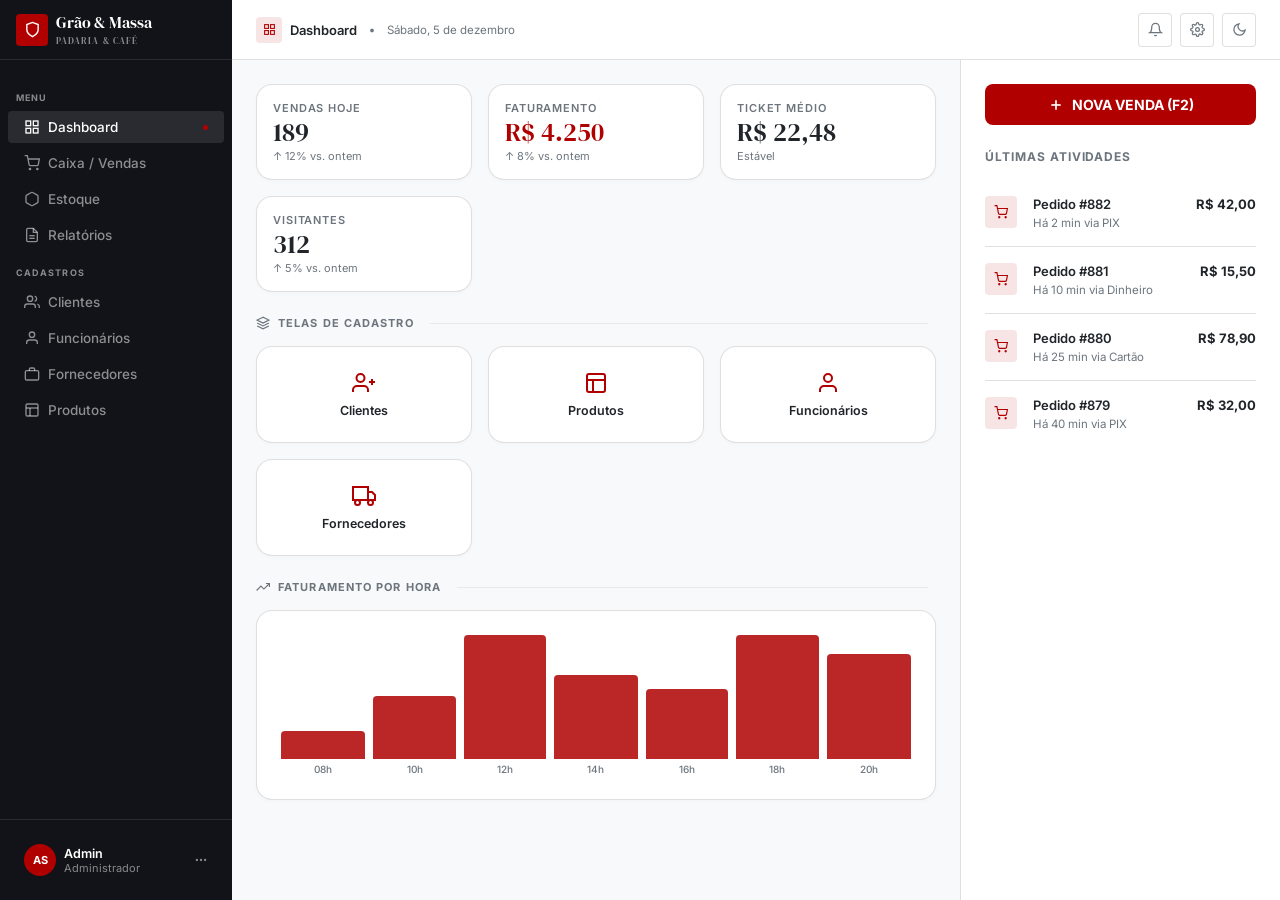
==== commit 6a103be5: "Commit index Correção e melhora no index e a tela de vendas." ====
--- a/index.html
+++ b/index.html
@@ -1,5 +1,5 @@
 <!DOCTYPE html>
-<html lang="pt-BR" data-bs-theme="light">
+<html lang="pt-BR" data-theme="light">
 <head>
     <meta charset="UTF-8">
     <meta name="viewport" content="width=device-width, initial-scale=1.0">
@@ -8,293 +8,221 @@
     <link rel="preconnect" href="https://fonts.googleapis.com">
     <link rel="preconnect" href="https://fonts.gstatic.com" crossorigin>
     <link href="https://fonts.googleapis.com/css2?family=Inter:wght@400;500;600;700&family=DM+Serif+Display:ital@0;1&display=swap" rel="stylesheet">
-    
-    <link href="https://cdn.jsdelivr.net/npm/bootstrap@5.3.2/dist/css/bootstrap.min.css" rel="stylesheet">
-    
-    <style>
-        :root {
-            --brand-color: #b00000;
-            --brand-hover: #8a0000;
-            --font-serif: 'DM Serif Display', serif;
-            --font-sans: 'Inter', system-ui, sans-serif;
-        }
+    <link rel="stylesheet" href="CSS/index.css?v=1">
+</head>
+<body class="app-layout">
+
+    <nav class="sidebar sidebar-bg text-white">
+        <div class="sidebar-header">
+            <div class="bg-brand logo-icon">
+                <svg fill="none" stroke="currentColor" stroke-width="2" viewBox="0 0 24 24"><path d="M12 22s8-4 8-10V5l-8-3-8 3v7c0 6 8 10 8 10z"/></svg>
+            </div>
+            <div class="font-serif brand-name">
+                Grão &amp; Massa
+                <span class="brand-subtitle font-sans text-white-50">Padaria &amp; Café</span>
+            </div>
+        </div>
         
-        body { font-family: var(--font-sans); }
-        .font-serif { font-family: var(--font-serif); }
-
-        /* Cores da Marca */
-        .text-brand { color: var(--brand-color) !important; }
-        .bg-brand { background-color: var(--brand-color) !important; color: #fff !important; }
-        .bg-brand-soft { background-color: rgba(176,0,0,.1) !important; }
+        <div class="sidebar-menu scrollable">
+            <p class="menu-label text-white-50">Menu</p>
+            <ul class="nav-list">
+                <li><a href="index.html" class="nav-link-custom active">
+                    <svg fill="none" stroke="currentColor" stroke-width="2" viewBox="0 0 24 24"><rect x="3" y="3" width="7" height="7"/><rect x="14" y="3" width="7" height="7"/><rect x="14" y="14" width="7" height="7"/><rect x="3" y="14" width="7" height="7"/></svg>
+                    Dashboard<span class="nav-dot"></span></a></li>
+                <li><a href="vendas.html" class="nav-link-custom">
+                    <svg fill="none" stroke="currentColor" stroke-width="2" viewBox="0 0 24 24"><circle cx="9" cy="21" r="1"/><circle cx="20" cy="21" r="1"/><path d="M1 1h4l2.68 13.39a2 2 0 002 1.61h9.72a2 2 0 001.97-1.67L23 6H6"/></svg>
+                    Caixa / Vendas<span class="nav-dot"></span></a></li>
+                <li><a href="#" class="nav-link-custom">
+                    <svg fill="none" stroke="currentColor" stroke-width="2" viewBox="0 0 24 24"><path d="M21 16V8a2 2 0 00-1-1.73l-7-4a2 2 0 00-2 0l-7 4A2 2 0 003 8v8a2 2 0 001 1.73l7 4a2 2 0 002 0l7-4A2 2 0 0021 16z"/></svg>
+                    Estoque<span class="nav-dot"></span></a></li>
+                <li><a href="#" class="nav-link-custom">
+                    <svg fill="none" stroke="currentColor" stroke-width="2" viewBox="0 0 24 24"><path d="M14 2H6a2 2 0 00-2 2v16a2 2 0 002 2h12a2 2 0 002-2V8z"/><polyline points="14 2 14 8 20 8"/><line x1="16" y1="13" x2="8" y2="13"/><line x1="16" y1="17" x2="8" y2="17"/></svg>
+                    Relatórios<span class="nav-dot"></span></a></li>
+            </ul>
+
+            <p class="menu-label text-white-50">Cadastros</p>
+            <ul class="nav-list">
+                <li><a href="Cadastrar_Cliente.php" class="nav-link-custom">
+                    <svg fill="none" stroke="currentColor" stroke-width="2" viewBox="0 0 24 24"><path d="M17 21v-2a4 4 0 00-4-4H5a4 4 0 00-4 4v2"/><circle cx="9" cy="7" r="4"/><path d="M23 21v-2a4 4 0 00-3-3.87M16 3.13a4 4 0 010 7.75"/></svg>
+                    Clientes<span class="nav-dot"></span></a></li>
+                <li><a href="Cadastrar_Funcionario.php" class="nav-link-custom">
+                    <svg fill="none" stroke="currentColor" stroke-width="2" viewBox="0 0 24 24"><path d="M20 21v-2a4 4 0 00-4-4H8a4 4 0 00-4 4v2"/><circle cx="12" cy="7" r="4"/></svg>
+                    Funcionários<span class="nav-dot"></span></a></li>
+                <li><a href="Cadastrar_Fornecedor.php" class="nav-link-custom">
+                    <svg fill="none" stroke="currentColor" stroke-width="2" viewBox="0 0 24 24"><rect x="2" y="7" width="20" height="14" rx="2"/><path d="M16 7V5a2 2 0 00-2-2h-4a2 2 0 00-2 2v2"/></svg>
+                    Fornecedores<span class="nav-dot"></span></a></li>
+                <li><a href="Cadastrar_Produto.php" class="nav-link-custom">
+                    <svg fill="none" stroke="currentColor" stroke-width="2" viewBox="0 0 24 24"><rect x="3" y="3" width="18" height="18" rx="2"/><line x1="3" y1="9" x2="21" y2="9"/><line x1="9" y1="21" x2="9" y2="9"/></svg>
+                    Produtos<span class="nav-dot"></span></a></li>
+            </ul>
+        </div>
         
-        /* Botões */
-        .btn-brand { background-color: var(--brand-color); color: #fff; font-weight: 700; transition: all 0.2s ease; border: none; }
-        .btn-brand:hover { background-color: var(--brand-hover); color: #fff; box-shadow: 0 4px 14px rgba(176,0,0,.32); }
-
-        /* Sidebar Específico (Sempre com tema noite) */
-        .sidebar-bg { background-color: #111318 !important; }
-        .nav-link-custom { color: rgba(255,255,255,.52); font-size: 13.5px; font-weight: 500; transition: background 0.15s, color 0.15s; }
-        .nav-link-custom:hover { background-color: rgba(255,255,255,.06); color: rgba(255,255,255,.85); }
-        .nav-link-custom.active { background-color: rgba(255,255,255,.1); color: #fff; }
-        .nav-dot { width: 5px; height: 5px; border-radius: 50%; background: transparent; transition: background 0.15s; }
-        .nav-link-custom.active .nav-dot { background: var(--brand-color); }
+        <div class="sidebar-footer">
+            <div class="user-card">
+                <div class="bg-brand user-avatar">AS</div>
+                <div class="user-info">
+                    <div class="user-name text-white">Admin</div>
+                    <div class="user-role text-white-50">Administrador</div>
+                </div>
+                <svg fill="none" stroke="currentColor" stroke-width="2" viewBox="0 0 24 24" class="text-white-50 user-options"><circle cx="12" cy="12" r="1"/><circle cx="19" cy="12" r="1"/><circle cx="5" cy="12" r="1"/></svg>
+            </div>
+        </div>
+    </nav>
+
+    <div class="main-wrapper">
         
-        .user-card { transition: background 0.15s; cursor: pointer; }
-        .user-card:hover { background-color: rgba(255,255,255,.06); }
-
-        /* Action Cards Hover */
-        .action-card { transition: transform 0.15s, border-color 0.15s, box-shadow 0.15s; position: relative; overflow: hidden; }
-        .action-card::before { content: ''; position: absolute; top: 0; left: 0; right: 0; height: 2px; background: var(--brand-color); transform: scaleX(0); transition: transform 0.2s; }
-        .action-card:hover { transform: translateY(-3px); border-color: #cdd0d8; box-shadow: 0 .5rem 1rem rgba(0,0,0,.08) !important; color: var(--bs-body-color); }
-        .action-card:hover::before { transform: scaleX(1); }
-
-        /* Gráfico CSS (Barras) */
-        .bar { background-color: var(--brand-color); opacity: 0.85; transition: opacity 0.15s; border-radius: 4px 4px 0 0; width: 100%; }
-        .bar:hover { opacity: 1; }
-
-        /* Controle dos Ícones do Tema */
-        .icon-sun { display: none; }
-        .icon-moon { display: block; }
-        [data-bs-theme="dark"] .icon-sun { display: block; }
-        [data-bs-theme="dark"] .icon-moon { display: none; }
-
-        /* Scrollbar */
-        ::-webkit-scrollbar { width: 5px; }
-        ::-webkit-scrollbar-track { background: transparent; }
-        ::-webkit-scrollbar-thumb { background: #dde1e7; border-radius: 10px; }
-        [data-bs-theme="dark"] ::-webkit-scrollbar-thumb { background: #2a2f3e; }
-    </style>
-</head>
-<body class="d-flex vh-100 overflow-hidden bg-body-tertiary text-body">
-
-    <nav class="sidebar-bg d-flex flex-column flex-shrink-0 text-white" style="width: 232px;">
-        <div class="d-flex align-items-center gap-2 px-3 border-bottom border-secondary border-opacity-25" style="height: 60px;">
-            <div class="bg-brand rounded d-flex align-items-center justify-content-center" style="width: 32px; height: 32px;">
-                <svg fill="none" stroke="currentColor" stroke-width="2" viewBox="0 0 24 24" style="width:17px;height:17px;"><path d="M12 22s8-4 8-10V5l-8-3-8 3v7c0 6 8 10 8 10z"/></svg>
-            </div>
-            <div class="font-serif fs-6 lh-sm text-white">
-                Grão &amp; Massa
-                <span class="d-block font-sans fw-medium text-uppercase text-white-50 mt-1" style="font-size: 9px; letter-spacing: .12em;">Padaria &amp; Café</span>
-            </div>
-        </div>
-        
-        <div class="flex-grow-1 overflow-y-auto">
-            <p class="px-3 mt-4 mb-2 text-uppercase fw-bold text-white-50" style="font-size: 9px; letter-spacing: .12em;">Menu</p>
-            <ul class="nav flex-column px-2 gap-1 mb-2">
-                <li class="nav-item"><a href="index.html" class="nav-link-custom active d-flex align-items-center gap-2 px-3 py-2 rounded text-decoration-none">
-                    <svg fill="none" stroke="currentColor" stroke-width="2" viewBox="0 0 24 24" style="width:16px;height:16px;"><rect x="3" y="3" width="7" height="7"/><rect x="14" y="3" width="7" height="7"/><rect x="14" y="14" width="7" height="7"/><rect x="3" y="14" width="7" height="7"/></svg>
-                    Dashboard<span class="nav-dot ms-auto"></span></a></li>
-                <li class="nav-item"><a href="vendas.html" class="nav-link-custom d-flex align-items-center gap-2 px-3 py-2 rounded text-decoration-none">
-                    <svg fill="none" stroke="currentColor" stroke-width="2" viewBox="0 0 24 24" style="width:16px;height:16px;"><circle cx="9" cy="21" r="1"/><circle cx="20" cy="21" r="1"/><path d="M1 1h4l2.68 13.39a2 2 0 002 1.61h9.72a2 2 0 001.97-1.67L23 6H6"/></svg>
-                    Caixa / Vendas<span class="nav-dot ms-auto"></span></a></li>
-                <li class="nav-item"><a href="#" class="nav-link-custom d-flex align-items-center gap-2 px-3 py-2 rounded text-decoration-none">
-                    <svg fill="none" stroke="currentColor" stroke-width="2" viewBox="0 0 24 24" style="width:16px;height:16px;"><path d="M21 16V8a2 2 0 00-1-1.73l-7-4a2 2 0 00-2 0l-7 4A2 2 0 003 8v8a2 2 0 001 1.73l7 4a2 2 0 002 0l7-4A2 2 0 0021 16z"/></svg>
-                    Estoque<span class="nav-dot ms-auto"></span></a></li>
-                <li class="nav-item"><a href="#" class="nav-link-custom d-flex align-items-center gap-2 px-3 py-2 rounded text-decoration-none">
-                    <svg fill="none" stroke="currentColor" stroke-width="2" viewBox="0 0 24 24" style="width:16px;height:16px;"><path d="M14 2H6a2 2 0 00-2 2v16a2 2 0 002 2h12a2 2 0 002-2V8z"/><polyline points="14 2 14 8 20 8"/><line x1="16" y1="13" x2="8" y2="13"/><line x1="16" y1="17" x2="8" y2="17"/></svg>
-                    Relatórios<span class="nav-dot ms-auto"></span></a></li>
-            </ul>
-
-            <p class="px-3 mt-3 mb-2 text-uppercase fw-bold text-white-50" style="font-size: 9px; letter-spacing: .12em;">Cadastros</p>
-            <ul class="nav flex-column px-2 gap-1 mb-4">
-                <li class="nav-item"><a href="Cadastrar_Cliente.php" class="nav-link-custom d-flex align-items-center gap-2 px-3 py-2 rounded text-decoration-none">
-                    <svg fill="none" stroke="currentColor" stroke-width="2" viewBox="0 0 24 24" style="width:16px;height:16px;"><path d="M17 21v-2a4 4 0 00-4-4H5a4 4 0 00-4 4v2"/><circle cx="9" cy="7" r="4"/><path d="M23 21v-2a4 4 0 00-3-3.87M16 3.13a4 4 0 010 7.75"/></svg>
-                    Clientes<span class="nav-dot ms-auto"></span></a></li>
-                <li class="nav-item"><a href="Cadastrar_Funcionario.php" class="nav-link-custom d-flex align-items-center gap-2 px-3 py-2 rounded text-decoration-none">
-                    <svg fill="none" stroke="currentColor" stroke-width="2" viewBox="0 0 24 24" style="width:16px;height:16px;"><path d="M20 21v-2a4 4 0 00-4-4H8a4 4 0 00-4 4v2"/><circle cx="12" cy="7" r="4"/></svg>
-                    Funcionários<span class="nav-dot ms-auto"></span></a></li>
-                <li class="nav-item"><a href="Cadastrar_Fornecedor.php" class="nav-link-custom d-flex align-items-center gap-2 px-3 py-2 rounded text-decoration-none">
-                    <svg fill="none" stroke="currentColor" stroke-width="2" viewBox="0 0 24 24" style="width:16px;height:16px;"><rect x="2" y="7" width="20" height="14" rx="2"/><path d="M16 7V5a2 2 0 00-2-2h-4a2 2 0 00-2 2v2"/></svg>
-                    Fornecedores<span class="nav-dot ms-auto"></span></a></li>
-                <li class="nav-item"><a href="Cadastrar_Produto.php" class="nav-link-custom d-flex align-items-center gap-2 px-3 py-2 rounded text-decoration-none">
-                    <svg fill="none" stroke="currentColor" stroke-width="2" viewBox="0 0 24 24" style="width:16px;height:16px;"><rect x="3" y="3" width="18" height="18" rx="2"/><line x1="3" y1="9" x2="21" y2="9"/><line x1="9" y1="21" x2="9" y2="9"/></svg>
-                    Produtos<span class="nav-dot ms-auto"></span></a></li>
-            </ul>
-        </div>
-        
-        <div class="p-3 border-top border-secondary border-opacity-25 mt-auto">
-            <div class="user-card d-flex align-items-center gap-2 p-2 rounded">
-                <div class="bg-brand rounded-circle d-flex align-items-center justify-content-center text-white fw-bold" style="width:32px; height:32px; font-size: 11px;">AS</div>
-                <div>
-                    <div class="text-white fw-semibold lh-sm" style="font-size: 12.5px;">Admin</div>
-                    <div class="text-white-50" style="font-size: 11px;">Administrador</div>
-                </div>
-                <svg fill="none" stroke="currentColor" stroke-width="2" viewBox="0 0 24 24" class="text-white-50 ms-auto" style="width:14px;height:14px;"><circle cx="12" cy="12" r="1"/><circle cx="19" cy="12" r="1"/><circle cx="5" cy="12" r="1"/></svg>
-            </div>
-        </div>
-    </nav>
-
-    <div class="d-flex flex-column flex-grow-1 overflow-hidden">
-        
-        <header class="d-flex align-items-center justify-content-between px-4 bg-body border-bottom flex-shrink-0" style="height: 60px; z-index: 10;">
-            <div class="d-flex align-items-center gap-2 text-body-emphasis fw-semibold" style="font-size: 13px;">
-                <div class="bg-brand-soft rounded d-flex align-items-center justify-content-center text-brand" style="width: 26px; height: 26px;">
-                    <svg fill="none" stroke="currentColor" stroke-width="2" viewBox="0 0 24 24" style="width:13px;height:13px;"><rect x="3" y="3" width="7" height="7"/><rect x="14" y="3" width="7" height="7"/><rect x="14" y="14" width="7" height="7"/><rect x="3" y="14" width="7" height="7"/></svg>
+        <header class="top-header bg-body border-bottom">
+            <div class="header-title">
+                <div class="bg-brand-soft icon-box text-brand">
+                    <svg fill="none" stroke="currentColor" stroke-width="2" viewBox="0 0 24 24"><rect x="3" y="3" width="7" height="7"/><rect x="14" y="3" width="7" height="7"/><rect x="14" y="14" width="7" height="7"/><rect x="3" y="14" width="7" height="7"/></svg>
                 </div>
                 Dashboard
-                <span class="text-secondary mx-1" style="font-size: 12px;">•</span>
-                <span class="text-secondary fw-normal" style="font-size: 11.5px;" id="date"></span>
+                <span class="text-secondary dot-separator">•</span>
+                <span class="text-secondary fw-normal date-text" id="date"></span>
             </div>
             
-            <div class="d-flex align-items-center gap-2">
-                <button class="btn btn-sm btn-outline-secondary d-flex align-items-center justify-content-center bg-body text-body-secondary border" style="width:34px; height:34px;">
-                    <svg fill="none" stroke="currentColor" stroke-width="2" viewBox="0 0 24 24" style="width:15px;height:15px;"><path d="M18 8A6 6 0 006 8c0 7-3 9-3 9h18s-3-2-3-9M13.73 21a2 2 0 01-3.46 0"/></svg>
+            <div class="header-actions">
+                <button class="btn-icon">
+                    <svg fill="none" stroke="currentColor" stroke-width="2" viewBox="0 0 24 24"><path d="M18 8A6 6 0 006 8c0 7-3 9-3 9h18s-3-2-3-9M13.73 21a2 2 0 01-3.46 0"/></svg>
                 </button>
-                <button class="btn btn-sm btn-outline-secondary d-flex align-items-center justify-content-center bg-body text-body-secondary border" style="width:34px; height:34px;">
-                    <svg fill="none" stroke="currentColor" stroke-width="2" viewBox="0 0 24 24" style="width:15px;height:15px;"><circle cx="12" cy="12" r="3"/><path d="M19.4 15a1.65 1.65 0 00.33 1.82l.06.06a2 2 0 010 2.83 2 2 0 01-2.83 0l-.06-.06a1.65 1.65 0 00-1.82-.33 1.65 1.65 0 00-1 1.51V21a2 2 0 01-4 0v-.09A1.65 1.65 0 009 19.4a1.65 1.65 0 00-1.82.33l-.06.06a2 2 0 01-2.83 0 2 2 0 010-2.83l.06-.06A1.65 1.65 0 004.68 15a1.65 1.65 0 00-1.51-1H3a2 2 0 010-4h.09A1.65 1.65 0 004.6 9a1.65 1.65 0 00-.33-1.82l-.06-.06a2 2 0 010-2.83 2 2 0 012.83 0l.06.06A1.65 1.65 0 009 4.68a1.65 1.65 0 001-1.51V3a2 2 0 014 0v.09a1.65 1.65 0 001 1.51 1.65 1.65 0 001.82-.33l.06-.06a2 2 0 012.83 0 2 2 0 010 2.83l-.06.06A1.65 1.65 0 0019.4 9a1.65 1.65 0 001.51 1H21a2 2 0 010 4h-.09a1.65 1.65 0 00-1.51 1z"/></svg>
+                <button class="btn-icon">
+                    <svg fill="none" stroke="currentColor" stroke-width="2" viewBox="0 0 24 24"><circle cx="12" cy="12" r="3"/><path d="M19.4 15a1.65 1.65 0 00.33 1.82l.06.06a2 2 0 010 2.83 2 2 0 01-2.83 0l-.06-.06a1.65 1.65 0 00-1.82-.33 1.65 1.65 0 00-1 1.51V21a2 2 0 01-4 0v-.09A1.65 1.65 0 009 19.4a1.65 1.65 0 00-1.82.33l-.06.06a2 2 0 01-2.83 0 2 2 0 010-2.83l.06-.06A1.65 1.65 0 004.68 15a1.65 1.65 0 00-1.51-1H3a2 2 0 010-4h.09A1.65 1.65 0 004.6 9a1.65 1.65 0 00-.33-1.82l-.06-.06a2 2 0 010-2.83 2 2 0 012.83 0l.06.06A1.65 1.65 0 009 4.68a1.65 1.65 0 001-1.51V3a2 2 0 014 0v.09a1.65 1.65 0 001 1.51 1.65 1.65 0 001.82-.33l.06-.06a2 2 0 012.83 0 2 2 0 010 2.83l-.06.06A1.65 1.65 0 0019.4 9a1.65 1.65 0 001.51 1H21a2 2 0 010 4h-.09a1.65 1.65 0 00-1.51 1z"/></svg>
                 </button>
-                <button class="btn btn-sm btn-outline-secondary d-flex align-items-center justify-content-center bg-body text-body-secondary border" onclick="toggleTheme()" style="width:34px; height:34px;">
-                    <svg class="icon-moon" fill="none" stroke="currentColor" stroke-width="2" viewBox="0 0 24 24" style="width:15px;height:15px;"><path d="M21 12.79A9 9 0 1111.21 3 7 7 0 0021 12.79z"/></svg>
-                    <svg class="icon-sun" fill="none" stroke="currentColor" stroke-width="2" viewBox="0 0 24 24" style="width:15px;height:15px;"><circle cx="12" cy="12" r="5"/><line x1="12" y1="1" x2="12" y2="3"/><line x1="12" y1="21" x2="12" y2="23"/><line x1="4.22" y1="4.22" x2="5.64" y2="5.64"/><line x1="18.36" y1="18.36" x2="19.78" y2="19.78"/><line x1="1" y1="12" x2="3" y2="12"/><line x1="21" y1="12" x2="23" y2="12"/><line x1="4.22" y1="19.78" x2="5.64" y2="18.36"/><line x1="18.36" y1="5.64" x2="19.78" y2="4.22"/></svg>
+                <button class="btn-icon" onclick="toggleTheme()">
+                    <svg class="icon-moon" fill="none" stroke="currentColor" stroke-width="2" viewBox="0 0 24 24"><path d="M21 12.79A9 9 0 1111.21 3 7 7 0 0021 12.79z"/></svg>
+                    <svg class="icon-sun" fill="none" stroke="currentColor" stroke-width="2" viewBox="0 0 24 24"><circle cx="12" cy="12" r="5"/><line x1="12" y1="1" x2="12" y2="3"/><line x1="12" y1="21" x2="12" y2="23"/><line x1="4.22" y1="4.22" x2="5.64" y2="5.64"/><line x1="18.36" y1="18.36" x2="19.78" y2="19.78"/><line x1="1" y1="12" x2="3" y2="12"/><line x1="21" y1="12" x2="23" y2="12"/><line x1="4.22" y1="19.78" x2="5.64" y2="18.36"/><line x1="18.36" y1="5.64" x2="19.78" y2="4.22"/></svg>
                 </button>
             </div>
         </header>
 
-        <div class="d-flex flex-grow-1 overflow-hidden">
+        <div class="content-body">
             
-            <main class="flex-grow-1 overflow-y-auto p-4">
-                
-                <div class="row row-cols-1 row-cols-md-2 row-cols-xl-4 g-3 mb-4">
-                    <div class="col">
-                        <div class="card bg-body border shadow-sm rounded-4 h-100 p-3">
-                            <div class="text-uppercase text-secondary fw-semibold mb-1" style="font-size: 11px; letter-spacing: .08em;">Vendas Hoje</div>
-                            <div class="font-serif text-body-emphasis lh-1 mb-1" style="font-size: 26px;">189</div>
-                            <div class="text-secondary" style="font-size: 11px;">↑ 12% vs. ontem</div>
-                        </div>
-                    </div>
-                    <div class="col">
-                        <div class="card bg-body border shadow-sm rounded-4 h-100 p-3">
-                            <div class="text-uppercase text-secondary fw-semibold mb-1" style="font-size: 11px; letter-spacing: .08em;">Faturamento</div>
-                            <div class="font-serif text-brand lh-1 mb-1" style="font-size: 26px;">R$ 4.250</div>
-                            <div class="text-secondary" style="font-size: 11px;">↑ 8% vs. ontem</div>
-                        </div>
-                    </div>
-                    <div class="col">
-                        <div class="card bg-body border shadow-sm rounded-4 h-100 p-3">
-                            <div class="text-uppercase text-secondary fw-semibold mb-1" style="font-size: 11px; letter-spacing: .08em;">Ticket Médio</div>
-                            <div class="font-serif text-body-emphasis lh-1 mb-1" style="font-size: 26px;">R$ 22,48</div>
-                            <div class="text-secondary" style="font-size: 11px;">Estável</div>
-                        </div>
-                    </div>
-                    <div class="col">
-                        <div class="card bg-body border shadow-sm rounded-4 h-100 p-3">
-                            <div class="text-uppercase text-secondary fw-semibold mb-1" style="font-size: 11px; letter-spacing: .08em;">Visitantes</div>
-                            <div class="font-serif text-body-emphasis lh-1 mb-1" style="font-size: 26px;">312</div>
-                            <div class="text-secondary" style="font-size: 11px;">↑ 5% vs. ontem</div>
-                        </div>
-                    </div>
-                </div>
-
-                <div class="d-flex align-items-center gap-2 text-uppercase text-secondary fw-bold mb-3" style="font-size: 11px; letter-spacing: .1em;">
-                    <svg fill="none" stroke="currentColor" stroke-width="2" viewBox="0 0 24 24" style="width:14px;height:14px;"><polygon points="12 2 2 7 12 12 22 7 12 2"/><polyline points="2 17 12 22 22 17"/><polyline points="2 12 12 17 22 12"/></svg>
+            <main class="main-content scrollable">
+                
+                <div class="grid-4 mb-4">
+                    <div class="card p-3">
+                        <div class="card-subtitle text-secondary">Vendas Hoje</div>
+                        <div class="font-serif card-title">189</div>
+                        <div class="card-caption text-secondary">↑ 12% vs. ontem</div>
+                    </div>
+                    <div class="card p-3">
+                        <div class="card-subtitle text-secondary">Faturamento</div>
+                        <div class="font-serif card-title text-brand">R$ 4.250</div>
+                        <div class="card-caption text-secondary">↑ 8% vs. ontem</div>
+                    </div>
+                    <div class="card p-3">
+                        <div class="card-subtitle text-secondary">Ticket Médio</div>
+                        <div class="font-serif card-title">R$ 22,48</div>
+                        <div class="card-caption text-secondary">Estável</div>
+                    </div>
+                    <div class="card p-3">
+                        <div class="card-subtitle text-secondary">Visitantes</div>
+                        <div class="font-serif card-title">312</div>
+                        <div class="card-caption text-secondary">↑ 5% vs. ontem</div>
+                    </div>
+                </div>
+
+                <div class="section-title text-secondary">
+                    <svg fill="none" stroke="currentColor" stroke-width="2" viewBox="0 0 24 24"><polygon points="12 2 2 7 12 12 22 7 12 2"/><polyline points="2 17 12 22 22 17"/><polyline points="2 12 12 17 22 12"/></svg>
                     Telas de Cadastro
-                    <hr class="flex-grow-1 mx-2 text-secondary opacity-25">
-                </div>
-                
-                <div class="row row-cols-1 row-cols-md-2 row-cols-xl-4 g-3 mb-4">
-                    <div class="col">
-                        <a href="Cadastrar_Cliente.php" class="card bg-body border action-card rounded-4 p-4 text-decoration-none text-body text-center d-flex flex-column align-items-center gap-2">
-                            <svg class="text-brand" fill="none" stroke="currentColor" stroke-width="2" viewBox="0 0 24 24" style="width:24px;height:24px;"><path d="M16 21v-2a4 4 0 00-4-4H5a4 4 0 00-4 4v2"/><circle cx="8.5" cy="7" r="4"/><line x1="20" y1="8" x2="20" y2="14"/><line x1="23" y1="11" x2="17" y2="11"/></svg>
-                            <span class="fw-semibold" style="font-size: 12.5px;">Clientes</span>
-                        </a>
-                    </div>
-                    <div class="col">
-                        <a href="Cadastrar_Produto.php" class="card bg-body border action-card rounded-4 p-4 text-decoration-none text-body text-center d-flex flex-column align-items-center gap-2">
-                            <svg class="text-brand" fill="none" stroke="currentColor" stroke-width="2" viewBox="0 0 24 24" style="width:24px;height:24px;"><rect x="3" y="3" width="18" height="18" rx="2"/><line x1="3" y1="9" x2="21" y2="9"/><line x1="9" y1="21" x2="9" y2="9"/></svg>
-                            <span class="fw-semibold" style="font-size: 12.5px;">Produtos</span>
-                        </a>
-                    </div>
-                    <div class="col">
-                        <a href="Cadastrar_Funcionario.php" class="card bg-body border action-card rounded-4 p-4 text-decoration-none text-body text-center d-flex flex-column align-items-center gap-2">
-                            <svg class="text-brand" fill="none" stroke="currentColor" stroke-width="2" viewBox="0 0 24 24" style="width:24px;height:24px;"><path d="M20 21v-2a4 4 0 00-4-4H8a4 4 0 00-4 4v2"/><circle cx="12" cy="7" r="4"/></svg>
-                            <span class="fw-semibold" style="font-size: 12.5px;">Funcionários</span>
-                        </a>
-                    </div>
-                    <div class="col">
-                        <a href="Cadastrar_Fornecedor.php" class="card bg-body border action-card rounded-4 p-4 text-decoration-none text-body text-center d-flex flex-column align-items-center gap-2">
-                            <svg class="text-brand" fill="none" stroke="currentColor" stroke-width="2" viewBox="0 0 24 24" style="width:24px;height:24px;"><rect x="1" y="3" width="15" height="13"/><polygon points="16 8 20 8 23 11 23 16 16 16 16 8"/><circle cx="5.5" cy="18.5" r="2.5"/><circle cx="18.5" cy="18.5" r="2.5"/></svg>
-                            <span class="fw-semibold" style="font-size: 12.5px;">Fornecedores</span>
-                        </a>
-                    </div>
-                </div>
-
-                <div class="d-flex align-items-center gap-2 text-uppercase text-secondary fw-bold mb-3" style="font-size: 11px; letter-spacing: .1em;">
-                    <svg fill="none" stroke="currentColor" stroke-width="2" viewBox="0 0 24 24" style="width:14px;height:14px;"><polyline points="23 6 13.5 15.5 8.5 10.5 1 18"/><polyline points="17 6 23 6 23 12"/></svg>
+                    <hr class="line-divider">
+                </div>
+                
+                <div class="grid-4 mb-4">
+                    <a href="Cadastrar_Cliente.php" class="card action-card p-4">
+                        <svg class="text-brand" fill="none" stroke="currentColor" stroke-width="2" viewBox="0 0 24 24"><path d="M16 21v-2a4 4 0 00-4-4H5a4 4 0 00-4 4v2"/><circle cx="8.5" cy="7" r="4"/><line x1="20" y1="8" x2="20" y2="14"/><line x1="23" y1="11" x2="17" y2="11"/></svg>
+                        <span>Clientes</span>
+                    </a>
+                    <a href="Cadastrar_Produto.php" class="card action-card p-4">
+                        <svg class="text-brand" fill="none" stroke="currentColor" stroke-width="2" viewBox="0 0 24 24"><rect x="3" y="3" width="18" height="18" rx="2"/><line x1="3" y1="9" x2="21" y2="9"/><line x1="9" y1="21" x2="9" y2="9"/></svg>
+                        <span>Produtos</span>
+                    </a>
+                    <a href="Cadastrar_Funcionario.php" class="card action-card p-4">
+                        <svg class="text-brand" fill="none" stroke="currentColor" stroke-width="2" viewBox="0 0 24 24"><path d="M20 21v-2a4 4 0 00-4-4H8a4 4 0 00-4 4v2"/><circle cx="12" cy="7" r="4"/></svg>
+                        <span>Funcionários</span>
+                    </a>
+                    <a href="Cadastrar_Fornecedor.php" class="card action-card p-4">
+                        <svg class="text-brand" fill="none" stroke="currentColor" stroke-width="2" viewBox="0 0 24 24"><rect x="1" y="3" width="15" height="13"/><polygon points="16 8 20 8 23 11 23 16 16 16 16 8"/><circle cx="5.5" cy="18.5" r="2.5"/><circle cx="18.5" cy="18.5" r="2.5"/></svg>
+                        <span>Fornecedores</span>
+                    </a>
+                </div>
+
+                <div class="section-title text-secondary">
+                    <svg fill="none" stroke="currentColor" stroke-width="2" viewBox="0 0 24 24"><polyline points="23 6 13.5 15.5 8.5 10.5 1 18"/><polyline points="17 6 23 6 23 12"/></svg>
                     Faturamento por Hora
-                    <hr class="flex-grow-1 mx-2 text-secondary opacity-25">
-                </div>
-                
-                <div class="card bg-body border shadow-sm rounded-4 p-4">
-                    <div class="d-flex align-items-end gap-2 w-100" style="height: 140px;">
-                        <div class="d-flex flex-column align-items-center gap-1 flex-grow-1 h-100 justify-content-end"><div class="bar" style="height:20%" title="R$ 400"></div><span class="text-secondary fw-medium" style="font-size: 10px;">08h</span></div>
-                        <div class="d-flex flex-column align-items-center gap-1 flex-grow-1 h-100 justify-content-end"><div class="bar" style="height:45%" title="R$ 900"></div><span class="text-secondary fw-medium" style="font-size: 10px;">10h</span></div>
-                        <div class="d-flex flex-column align-items-center gap-1 flex-grow-1 h-100 justify-content-end"><div class="bar" style="height:95%" title="R$ 2100"></div><span class="text-secondary fw-medium" style="font-size: 10px;">12h</span></div>
-                        <div class="d-flex flex-column align-items-center gap-1 flex-grow-1 h-100 justify-content-end"><div class="bar" style="height:60%" title="R$ 1300"></div><span class="text-secondary fw-medium" style="font-size: 10px;">14h</span></div>
-                        <div class="d-flex flex-column align-items-center gap-1 flex-grow-1 h-100 justify-content-end"><div class="bar" style="height:50%" title="R$ 1100"></div><span class="text-secondary fw-medium" style="font-size: 10px;">16h</span></div>
-                        <div class="d-flex flex-column align-items-center gap-1 flex-grow-1 h-100 justify-content-end"><div class="bar" style="height:100%" title="R$ 2500"></div><span class="text-secondary fw-medium" style="font-size: 10px;">18h</span></div>
-                        <div class="d-flex flex-column align-items-center gap-1 flex-grow-1 h-100 justify-content-end"><div class="bar" style="height:75%" title="R$ 1800"></div><span class="text-secondary fw-medium" style="font-size: 10px;">20h</span></div>
+                    <hr class="line-divider">
+                </div>
+                
+                <div class="card p-4">
+                    <div class="chart-container">
+                        <div class="chart-col"><div class="bar" style="height:20%" title="R$ 400"></div><span class="text-secondary chart-label">08h</span></div>
+                        <div class="chart-col"><div class="bar" style="height:45%" title="R$ 900"></div><span class="text-secondary chart-label">10h</span></div>
+                        <div class="chart-col"><div class="bar" style="height:95%" title="R$ 2100"></div><span class="text-secondary chart-label">12h</span></div>
+                        <div class="chart-col"><div class="bar" style="height:60%" title="R$ 1300"></div><span class="text-secondary chart-label">14h</span></div>
+                        <div class="chart-col"><div class="bar" style="height:50%" title="R$ 1100"></div><span class="text-secondary chart-label">16h</span></div>
+                        <div class="chart-col"><div class="bar" style="height:100%" title="R$ 2500"></div><span class="text-secondary chart-label">18h</span></div>
+                        <div class="chart-col"><div class="bar" style="height:75%" title="R$ 1800"></div><span class="text-secondary chart-label">20h</span></div>
                     </div>
                 </div>
 
             </main>
 
-            <aside class="bg-body border-start d-flex flex-column flex-shrink-0 p-4" style="width: 320px; overflow-y: auto;">
-                
-                <a href="vendas.html" class="btn btn-brand w-100 rounded-3 py-2 d-flex align-items-center justify-content-center gap-2 mb-4 text-decoration-none">
-                    <svg fill="none" stroke="currentColor" stroke-width="2.5" viewBox="0 0 24 24" style="width:16px;height:16px;"><line x1="12" y1="5" x2="12" y2="19"/><line x1="5" y1="12" x2="19" y2="12"/></svg>
+            <aside class="right-aside scrollable border-start p-4">
+                
+                <a href="vendas.html" class="btn-brand btn-block mb-4">
+                    <svg fill="none" stroke="currentColor" stroke-width="2.5" viewBox="0 0 24 24"><line x1="12" y1="5" x2="12" y2="19"/><line x1="5" y1="12" x2="19" y2="12"/></svg>
                     NOVA VENDA (F2)
                 </a>
                 
-                <div class="text-uppercase text-secondary fw-bold mb-3" style="font-size: 12px; letter-spacing: .08em;">Últimas Atividades</div>
-                
-                <div class="d-flex gap-3 py-3 border-bottom border-secondary border-opacity-10">
-                    <div class="bg-brand-soft rounded-3 d-flex align-items-center justify-content-center text-brand flex-shrink-0" style="width: 32px; height: 32px;">
-                        <svg fill="none" stroke="currentColor" stroke-width="2" viewBox="0 0 24 24" style="width:14px;height:14px;"><circle cx="9" cy="21" r="1"/><circle cx="20" cy="21" r="1"/><path d="M1 1h4l2.68 13.39a2 2 0 002 1.61h9.72a2 2 0 001.97-1.67L23 6H6"/></svg>
-                    </div>
-                    <div class="flex-grow-1">
-                        <div class="fw-semibold text-body-emphasis" style="font-size: 13px;">Pedido #882</div>
-                        <div class="text-secondary mt-1" style="font-size: 11.5px;">Há 2 min via PIX</div>
-                    </div>
-                    <div class="fw-bold text-body-emphasis" style="font-size: 13px;">R$ 42,00</div>
-                </div>
-
-                <div class="d-flex gap-3 py-3 border-bottom border-secondary border-opacity-10">
-                    <div class="bg-brand-soft rounded-3 d-flex align-items-center justify-content-center text-brand flex-shrink-0" style="width: 32px; height: 32px;">
-                        <svg fill="none" stroke="currentColor" stroke-width="2" viewBox="0 0 24 24" style="width:14px;height:14px;"><circle cx="9" cy="21" r="1"/><circle cx="20" cy="21" r="1"/><path d="M1 1h4l2.68 13.39a2 2 0 002 1.61h9.72a2 2 0 001.97-1.67L23 6H6"/></svg>
-                    </div>
-                    <div class="flex-grow-1">
-                        <div class="fw-semibold text-body-emphasis" style="font-size: 13px;">Pedido #881</div>
-                        <div class="text-secondary mt-1" style="font-size: 11.5px;">Há 10 min via Dinheiro</div>
-                    </div>
-                    <div class="fw-bold text-body-emphasis" style="font-size: 13px;">R$ 15,50</div>
-                </div>
-
-                <div class="d-flex gap-3 py-3 border-bottom border-secondary border-opacity-10">
-                    <div class="bg-brand-soft rounded-3 d-flex align-items-center justify-content-center text-brand flex-shrink-0" style="width: 32px; height: 32px;">
-                        <svg fill="none" stroke="currentColor" stroke-width="2" viewBox="0 0 24 24" style="width:14px;height:14px;"><circle cx="9" cy="21" r="1"/><circle cx="20" cy="21" r="1"/><path d="M1 1h4l2.68 13.39a2 2 0 002 1.61h9.72a2 2 0 001.97-1.67L23 6H6"/></svg>
-                    </div>
-                    <div class="flex-grow-1">
-                        <div class="fw-semibold text-body-emphasis" style="font-size: 13px;">Pedido #880</div>
-                        <div class="text-secondary mt-1" style="font-size: 11.5px;">Há 25 min via Cartão</div>
-                    </div>
-                    <div class="fw-bold text-body-emphasis" style="font-size: 13px;">R$ 78,90</div>
-                </div>
-
-                <div class="d-flex gap-3 py-3">
-                    <div class="bg-brand-soft rounded-3 d-flex align-items-center justify-content-center text-brand flex-shrink-0" style="width: 32px; height: 32px;">
-                        <svg fill="none" stroke="currentColor" stroke-width="2" viewBox="0 0 24 24" style="width:14px;height:14px;"><circle cx="9" cy="21" r="1"/><circle cx="20" cy="21" r="1"/><path d="M1 1h4l2.68 13.39a2 2 0 002 1.61h9.72a2 2 0 001.97-1.67L23 6H6"/></svg>
-                    </div>
-                    <div class="flex-grow-1">
-                        <div class="fw-semibold text-body-emphasis" style="font-size: 13px;">Pedido #879</div>
-                        <div class="text-secondary mt-1" style="font-size: 11.5px;">Há 40 min via PIX</div>
-                    </div>
-                    <div class="fw-bold text-body-emphasis" style="font-size: 13px;">R$ 32,00</div>
+                <div class="aside-title text-secondary">Últimas Atividades</div>
+                
+                <div class="activity-item border-bottom">
+                    <div class="bg-brand-soft icon-box text-brand">
+                        <svg fill="none" stroke="currentColor" stroke-width="2" viewBox="0 0 24 24"><circle cx="9" cy="21" r="1"/><circle cx="20" cy="21" r="1"/><path d="M1 1h4l2.68 13.39a2 2 0 002 1.61h9.72a2 2 0 001.97-1.67L23 6H6"/></svg>
+                    </div>
+                    <div class="activity-details">
+                        <div class="activity-name">Pedido #882</div>
+                        <div class="activity-time text-secondary">Há 2 min via PIX</div>
+                    </div>
+                    <div class="activity-value">R$ 42,00</div>
+                </div>
+
+                <div class="activity-item border-bottom">
+                    <div class="bg-brand-soft icon-box text-brand">
+                        <svg fill="none" stroke="currentColor" stroke-width="2" viewBox="0 0 24 24"><circle cx="9" cy="21" r="1"/><circle cx="20" cy="21" r="1"/><path d="M1 1h4l2.68 13.39a2 2 0 002 1.61h9.72a2 2 0 001.97-1.67L23 6H6"/></svg>
+                    </div>
+                    <div class="activity-details">
+                        <div class="activity-name">Pedido #881</div>
+                        <div class="activity-time text-secondary">Há 10 min via Dinheiro</div>
+                    </div>
+                    <div class="activity-value">R$ 15,50</div>
+                </div>
+
+                <div class="activity-item border-bottom">
+                    <div class="bg-brand-soft icon-box text-brand">
+                        <svg fill="none" stroke="currentColor" stroke-width="2" viewBox="0 0 24 24"><circle cx="9" cy="21" r="1"/><circle cx="20" cy="21" r="1"/><path d="M1 1h4l2.68 13.39a2 2 0 002 1.61h9.72a2 2 0 001.97-1.67L23 6H6"/></svg>
+                    </div>
+                    <div class="activity-details">
+                        <div class="activity-name">Pedido #880</div>
+                        <div class="activity-time text-secondary">Há 25 min via Cartão</div>
+                    </div>
+                    <div class="activity-value">R$ 78,90</div>
+                </div>
+
+                <div class="activity-item">
+                    <div class="bg-brand-soft icon-box text-brand">
+                        <svg fill="none" stroke="currentColor" stroke-width="2" viewBox="0 0 24 24"><circle cx="9" cy="21" r="1"/><circle cx="20" cy="21" r="1"/><path d="M1 1h4l2.68 13.39a2 2 0 002 1.61h9.72a2 2 0 001.97-1.67L23 6H6"/></svg>
+                    </div>
+                    <div class="activity-details">
+                        <div class="activity-name">Pedido #879</div>
+                        <div class="activity-time text-secondary">Há 40 min via PIX</div>
+                    </div>
+                    <div class="activity-value">R$ 32,00</div>
                 </div>
             </aside>
         </div>
     </div>
 
-<script src="https://cdn.jsdelivr.net/npm/bootstrap@5.3.2/dist/js/bootstrap.bundle.min.js"></script>
-<script src="JS/index.js"></script>
+    <script src="JS/index.js"></script>
 </body>
 </html>
--- a/CSS/index.css
+++ b/CSS/index.css
@@ -0,0 +1,239 @@
+* {
+    box-sizing: border-box;
+    margin: 0;
+    padding: 0;
+}
+
+:root {
+    /* Suas variáveis originais */
+    --brand-color: #b00000;
+    --brand-hover: #8a0000;
+    --font-serif: 'DM Serif Display', serif;
+    --font-sans: 'Inter', system-ui, sans-serif;
+    
+    /* Variáveis de tema geradas para substituir o Bootstrap */
+    --bg-body: #f8f9fa;
+    --text-body: #212529;
+    --text-secondary: #6c757d;
+    --border-color: rgba(0, 0, 0, 0.125);
+    --card-bg: #ffffff;
+}
+
+/* Modo escuro básico */
+[data-theme="dark"] {
+    --bg-body: #121418;
+    --text-body: #f8f9fa;
+    --text-secondary: #adb5bd;
+    --border-color: rgba(255, 255, 255, 0.1);
+    --card-bg: #1a1d24;
+}
+
+body {
+    font-family: var(--font-sans);
+    background-color: var(--bg-body);
+    color: var(--text-body);
+    font-size: 14px;
+}
+
+a { text-decoration: none; }
+ul { list-style: none; }
+
+/* Tipografia e Cores Base */
+.font-serif { font-family: var(--font-serif); }
+.text-brand { color: var(--brand-color) !important; }
+.text-white { color: #fff; }
+.text-white-50 { color: rgba(255, 255, 255, 0.5); }
+.text-secondary { color: var(--text-secondary); }
+.bg-brand { background-color: var(--brand-color) !important; color: #fff !important; }
+.bg-brand-soft { background-color: rgba(176,0,0,.1) !important; }
+.bg-body { background-color: var(--card-bg); }
+.border-bottom { border-bottom: 1px solid var(--border-color); }
+.border-start { border-left: 1px solid var(--border-color); }
+.fw-normal { font-weight: 400; }
+
+
+.app-layout {
+    display: flex;
+    height: 100vh;
+    overflow: hidden;
+}
+
+.scrollable {
+    overflow-y: auto;
+}
+
+/* Sidebar Esquerda */
+.sidebar {
+    display: flex;
+    flex-direction: column;
+    flex-shrink: 0;
+    width: 232px;
+}
+.sidebar-header {
+    display: flex;
+    align-items: center;
+    gap: 0.5rem;
+    padding: 0 1rem;
+    height: 60px;
+    border-bottom: 1px solid rgba(255, 255, 255, 0.1);
+}
+.logo-icon {
+    width: 32px;
+    height: 32px;
+    border-radius: 4px;
+    display: flex;
+    align-items: center;
+    justify-content: center;
+}
+.logo-icon svg { width: 17px; height: 17px; }
+.brand-name { font-size: 1rem; line-height: 1.2; }
+.brand-subtitle { display: block; font-size: 9px; letter-spacing: .12em; text-transform: uppercase; margin-top: 4px; font-weight: 500; }
+
+.sidebar-menu { flex-grow: 1; padding-top: 1rem; }
+.menu-label { padding: 0 1rem; margin-top: 1rem; margin-bottom: 0.5rem; font-size: 9px; letter-spacing: .12em; text-transform: uppercase; font-weight: bold; }
+.nav-list { padding: 0 0.5rem; display: flex; flex-direction: column; gap: 4px; }
+.nav-list a { display: flex; align-items: center; gap: 0.5rem; padding: 0.5rem 1rem; border-radius: 4px; }
+.nav-list a svg { width: 16px; height: 16px; }
+
+.sidebar-footer { padding: 1rem; border-top: 1px solid rgba(255, 255, 255, 0.1); margin-top: auto; }
+.user-avatar { width: 32px; height: 32px; border-radius: 50%; display: flex; align-items: center; justify-content: center; font-size: 11px; font-weight: bold; }
+.user-info { display: flex; flex-direction: column; }
+.user-name { font-size: 12.5px; font-weight: 600; line-height: 1.2; }
+.user-role { font-size: 11px; }
+.user-options { width: 14px; height: 14px; margin-left: auto; }
+
+/* Área Central */
+.main-wrapper {
+    display: flex;
+    flex-direction: column;
+    flex-grow: 1;
+    overflow: hidden;
+}
+
+/* Cabeçalho Topo */
+.top-header {
+    display: flex;
+    align-items: center;
+    justify-content: space-between;
+    padding: 0 1.5rem;
+    height: 60px;
+    flex-shrink: 0;
+    z-index: 10;
+}
+.header-title { display: flex; align-items: center; gap: 0.5rem; font-size: 13px; font-weight: 600; }
+.icon-box { width: 26px; height: 26px; border-radius: 4px; display: flex; align-items: center; justify-content: center; }
+.icon-box svg { width: 13px; height: 13px; }
+.dot-separator { font-size: 12px; margin: 0 4px; }
+.date-text { font-size: 11.5px; }
+
+.header-actions { display: flex; align-items: center; gap: 0.5rem; }
+.btn-icon { width: 34px; height: 34px; border-radius: 4px; display: flex; align-items: center; justify-content: center; background: var(--card-bg); border: 1px solid var(--border-color); color: var(--text-secondary); cursor: pointer; transition: background 0.2s; }
+.btn-icon:hover { background: var(--bg-body); }
+.btn-icon svg { width: 15px; height: 15px; }
+
+/* Corpo do Conteúdo e Sidebars Direita */
+.content-body {
+    display: flex;
+    flex-grow: 1;
+    overflow: hidden;
+}
+.main-content { flex-grow: 1; padding: 1.5rem; }
+.right-aside { width: 320px; flex-shrink: 0; background-color: var(--card-bg); }
+
+/* Grid e Cards */
+.grid-4 { display: grid; grid-template-columns: repeat(auto-fit, minmax(200px, 1fr)); gap: 1rem; }
+.mb-4 { margin-bottom: 1.5rem; }
+.p-3 { padding: 1rem; }
+.p-4 { padding: 1.5rem; }
+
+.card { background: var(--card-bg); border: 1px solid var(--border-color); border-radius: 1rem; box-shadow: 0 2px 4px rgba(0,0,0,0.02); }
+.card-subtitle { font-size: 11px; letter-spacing: .08em; text-transform: uppercase; font-weight: 600; margin-bottom: 4px; }
+.card-title { font-size: 26px; line-height: 1; margin-bottom: 4px; color: var(--text-body); }
+.card-caption { font-size: 11px; }
+
+/* Títulos de Seção */
+.section-title { display: flex; align-items: center; gap: 0.5rem; font-size: 11px; letter-spacing: .1em; text-transform: uppercase; font-weight: bold; margin-bottom: 1rem; }
+.section-title svg { width: 14px; height: 14px; }
+.line-divider { flex-grow: 1; margin: 0 0.5rem; border: none; border-top: 1px solid var(--border-color); opacity: 0.5; }
+
+/* Layout da Lista de Atividades */
+.aside-title { font-size: 12px; letter-spacing: .08em; text-transform: uppercase; font-weight: bold; margin-bottom: 1rem; }
+.activity-item { display: flex; gap: 1rem; padding: 1rem 0; align-items: flex-start; }
+.activity-item .icon-box { width: 32px; height: 32px; flex-shrink: 0; }
+.activity-item .icon-box svg { width: 14px; height: 14px; }
+.activity-details { flex-grow: 1; }
+.activity-name { font-size: 13px; font-weight: 600; color: var(--text-body); }
+.activity-time { font-size: 11.5px; margin-top: 4px; }
+.activity-value { font-size: 13px; font-weight: bold; color: var(--text-body); }
+
+/* Gráfico */
+.chart-container { display: flex; align-items: flex-end; gap: 0.5rem; width: 100%; height: 140px; }
+.chart-col { display: flex; flex-direction: column; align-items: center; gap: 4px; flex-grow: 1; height: 100%; justify-content: flex-end; }
+.chart-label { font-size: 10px; font-weight: 500; }
+
+
+/* Botões */
+.btn-block { display: flex; width: 100%; align-items: center; justify-content: center; gap: 0.5rem; padding: 0.75rem; border-radius: 0.5rem; cursor: pointer; font-size: 14px; }
+.btn-brand { background-color: var(--brand-color); color: #fff; font-weight: 700; transition: all 0.2s ease; border: none; }
+.btn-brand:hover { background-color: var(--brand-hover); color: #fff; box-shadow: 0 4px 14px rgba(176,0,0,.32); }
+
+/* Sidebar Específico (Sempre com tema noite) */
+.sidebar-bg { background-color: #111318 !important; }
+.nav-link-custom { color: rgba(255,255,255,.52); font-size: 13.5px; font-weight: 500; transition: background 0.15s, color 0.15s; }
+.nav-link-custom:hover { background-color: rgba(255,255,255,.06); color: rgba(255,255,255,.85); }
+.nav-link-custom.active { background-color: rgba(255,255,255,.1); color: #fff; }
+.nav-dot { width: 5px; height: 5px; border-radius: 50%; background: transparent; transition: background 0.15s; margin-left: auto; }
+.nav-link-custom.active .nav-dot { background: var(--brand-color); }
+
+.user-card { display: flex; align-items: center; gap: 0.5rem; padding: 0.5rem; border-radius: 4px; transition: background 0.15s; cursor: pointer; }
+.user-card:hover { background-color: rgba(255,255,255,.06); }
+
+/* Action Cards Hover */
+.action-card { display: flex; flex-direction: column; align-items: center; justify-content: center; gap: 0.5rem; text-align: center; font-weight: 600; font-size: 12.5px; color: var(--text-body); transition: transform 0.15s, border-color 0.15s, box-shadow 0.15s; position: relative; overflow: hidden; }
+.action-card svg { width: 24px; height: 24px; }
+.action-card::before { content: ''; position: absolute; top: 0; left: 0; right: 0; height: 2px; background: var(--brand-color); transform: scaleX(0); transition: transform 0.2s; }
+.action-card:hover { transform: translateY(-3px); border-color: #cdd0d8; box-shadow: 0 .5rem 1rem rgba(0,0,0,.08) !important; color: var(--text-body); }
+.action-card:hover::before { transform: scaleX(1); }
+
+/* Gráfico CSS (Barras) */
+.bar { background-color: var(--brand-color); opacity: 0.85; transition: opacity 0.15s; border-radius: 4px 4px 0 0; width: 100%; }
+.bar:hover { opacity: 1; }
+
+/* Controle dos Ícones do Tema */
+.icon-sun { display: none; }
+.icon-moon { display: block; }
+[data-theme="dark"] .icon-sun { display: block; }
+[data-theme="dark"] .icon-moon { display: none; }
+
+/* Scrollbar */
+::-webkit-scrollbar { width: 5px; }
+::-webkit-scrollbar-track { background: transparent; }
+::-webkit-scrollbar-thumb { background: #dde1e7; border-radius: 10px; }
+[data-theme="dark"] ::-webkit-scrollbar-thumb { background: #2a2f3e; }
+
+/* =========================================
+   TRAVA DE SEGURANÇA PARA OS ÍCONES (SVGs)
+========================================= */
+/* Impede que o flexbox tente esticar os ícones infinitamente */
+svg {
+    flex-shrink: 0;
+}
+
+/* Força o contêiner da logo a não crescer nem encolher */
+.logo-icon {
+    flex-shrink: 0;
+    min-width: 32px;
+    min-height: 32px;
+}
+
+/* Trava o tamanho do SVG da logo */
+.logo-icon svg {
+    width: 17px !important;
+    height: 17px !important;
+}
+
+/* Adiciona a regra que faltava para o botão de Nova Venda */
+.btn-brand svg {
+    width: 16px !important;
+    height: 16px !important;
+}
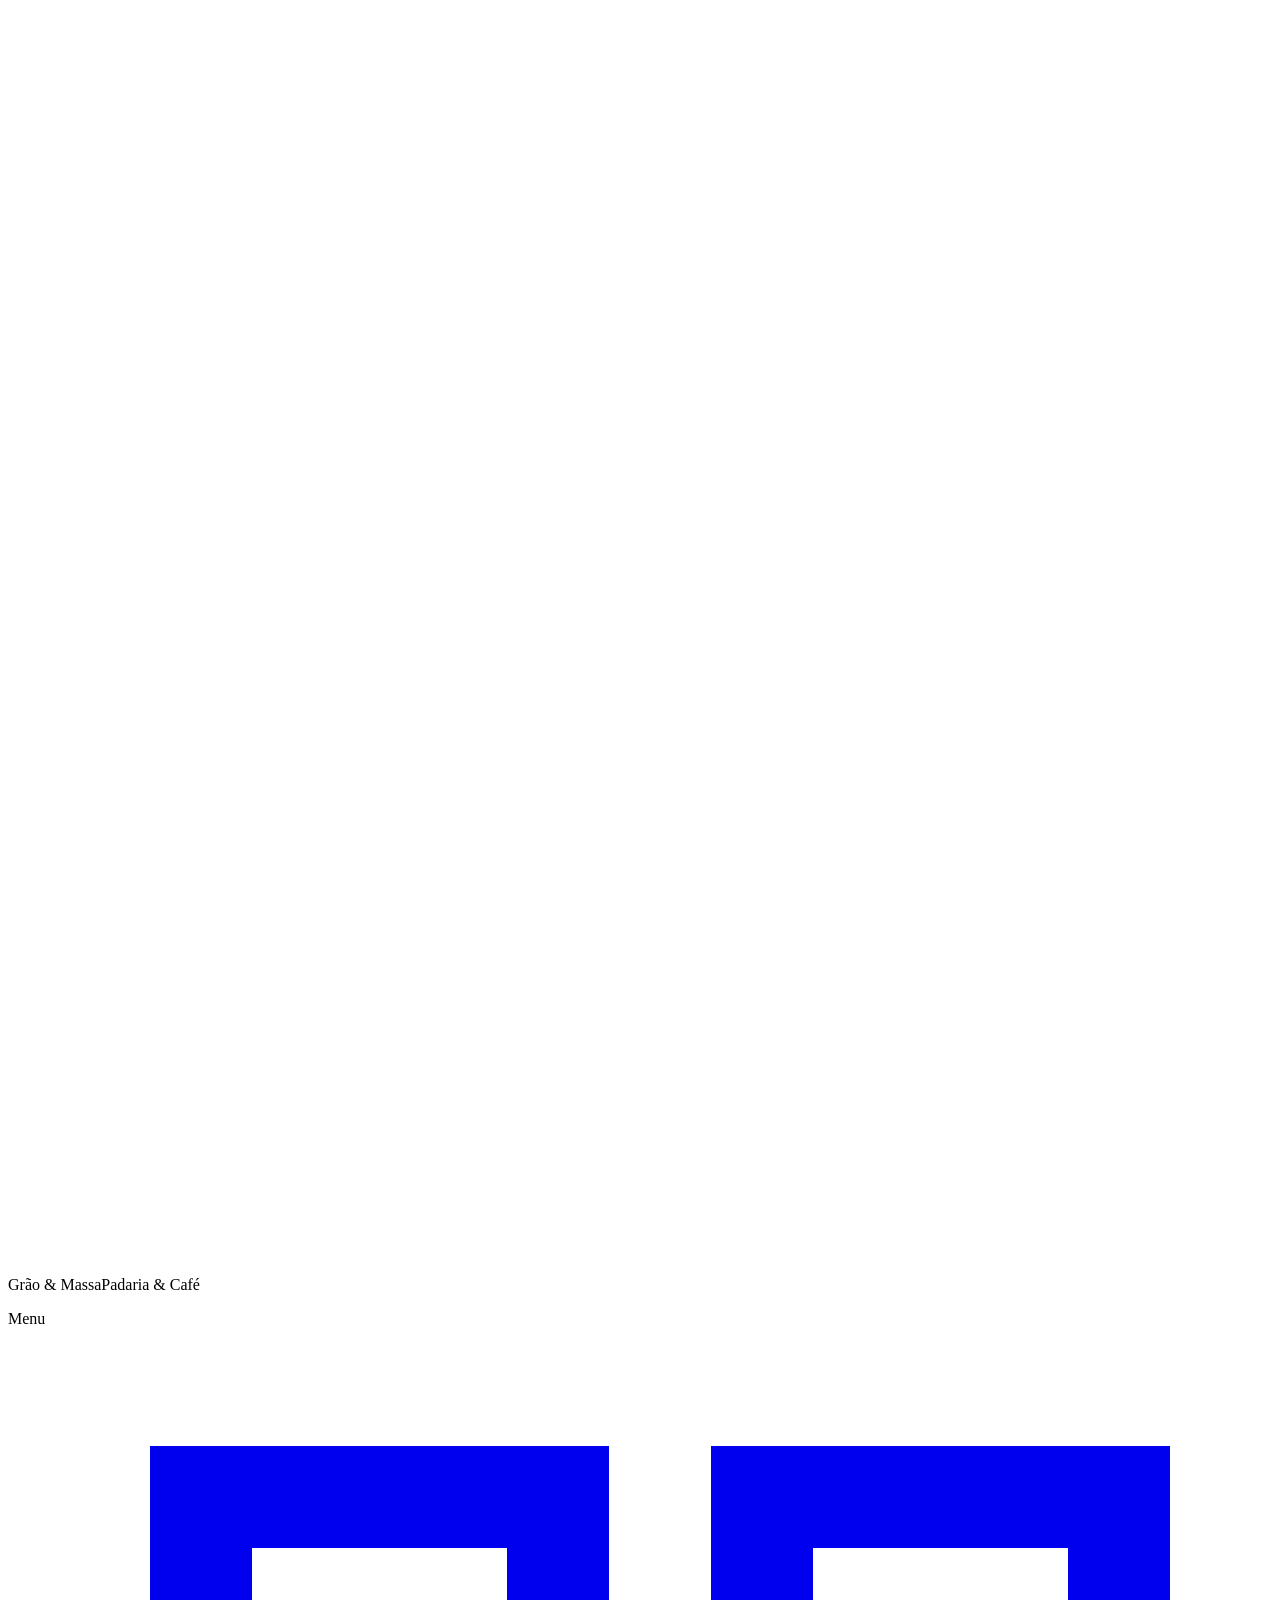
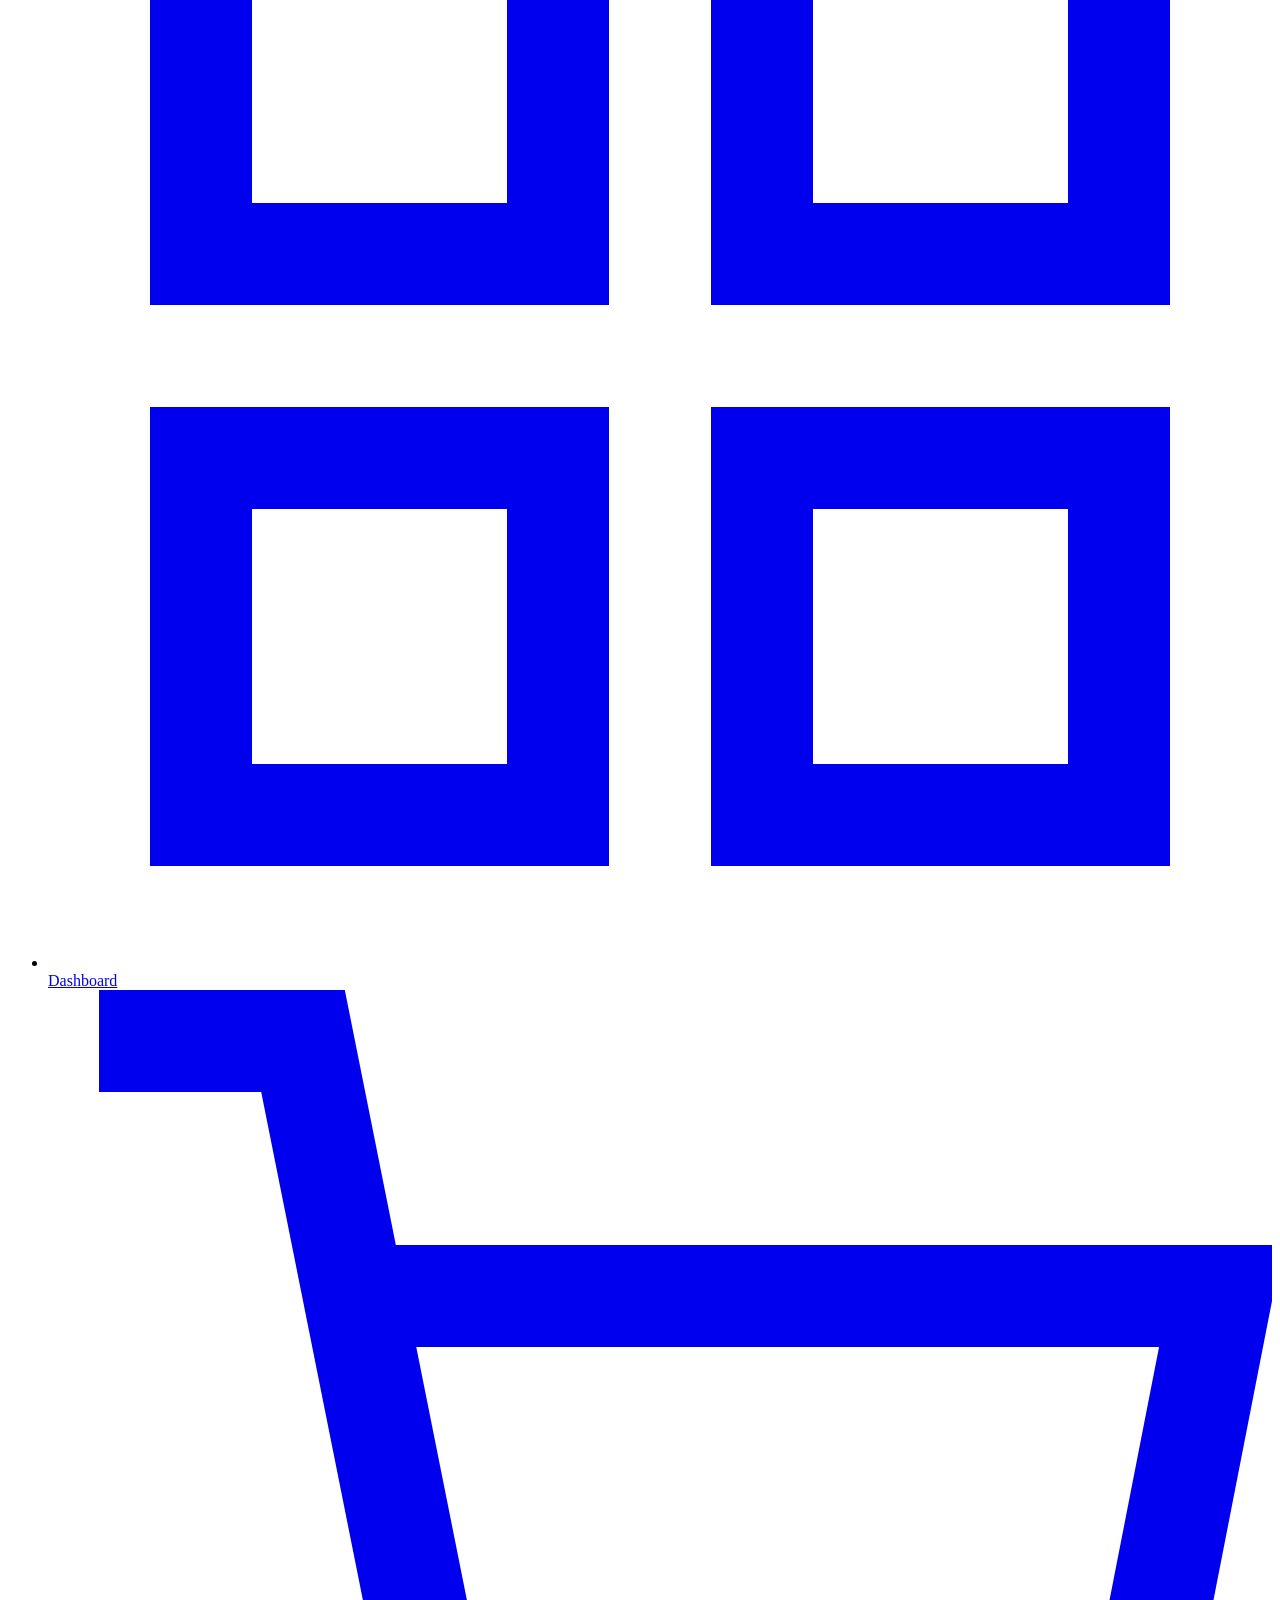
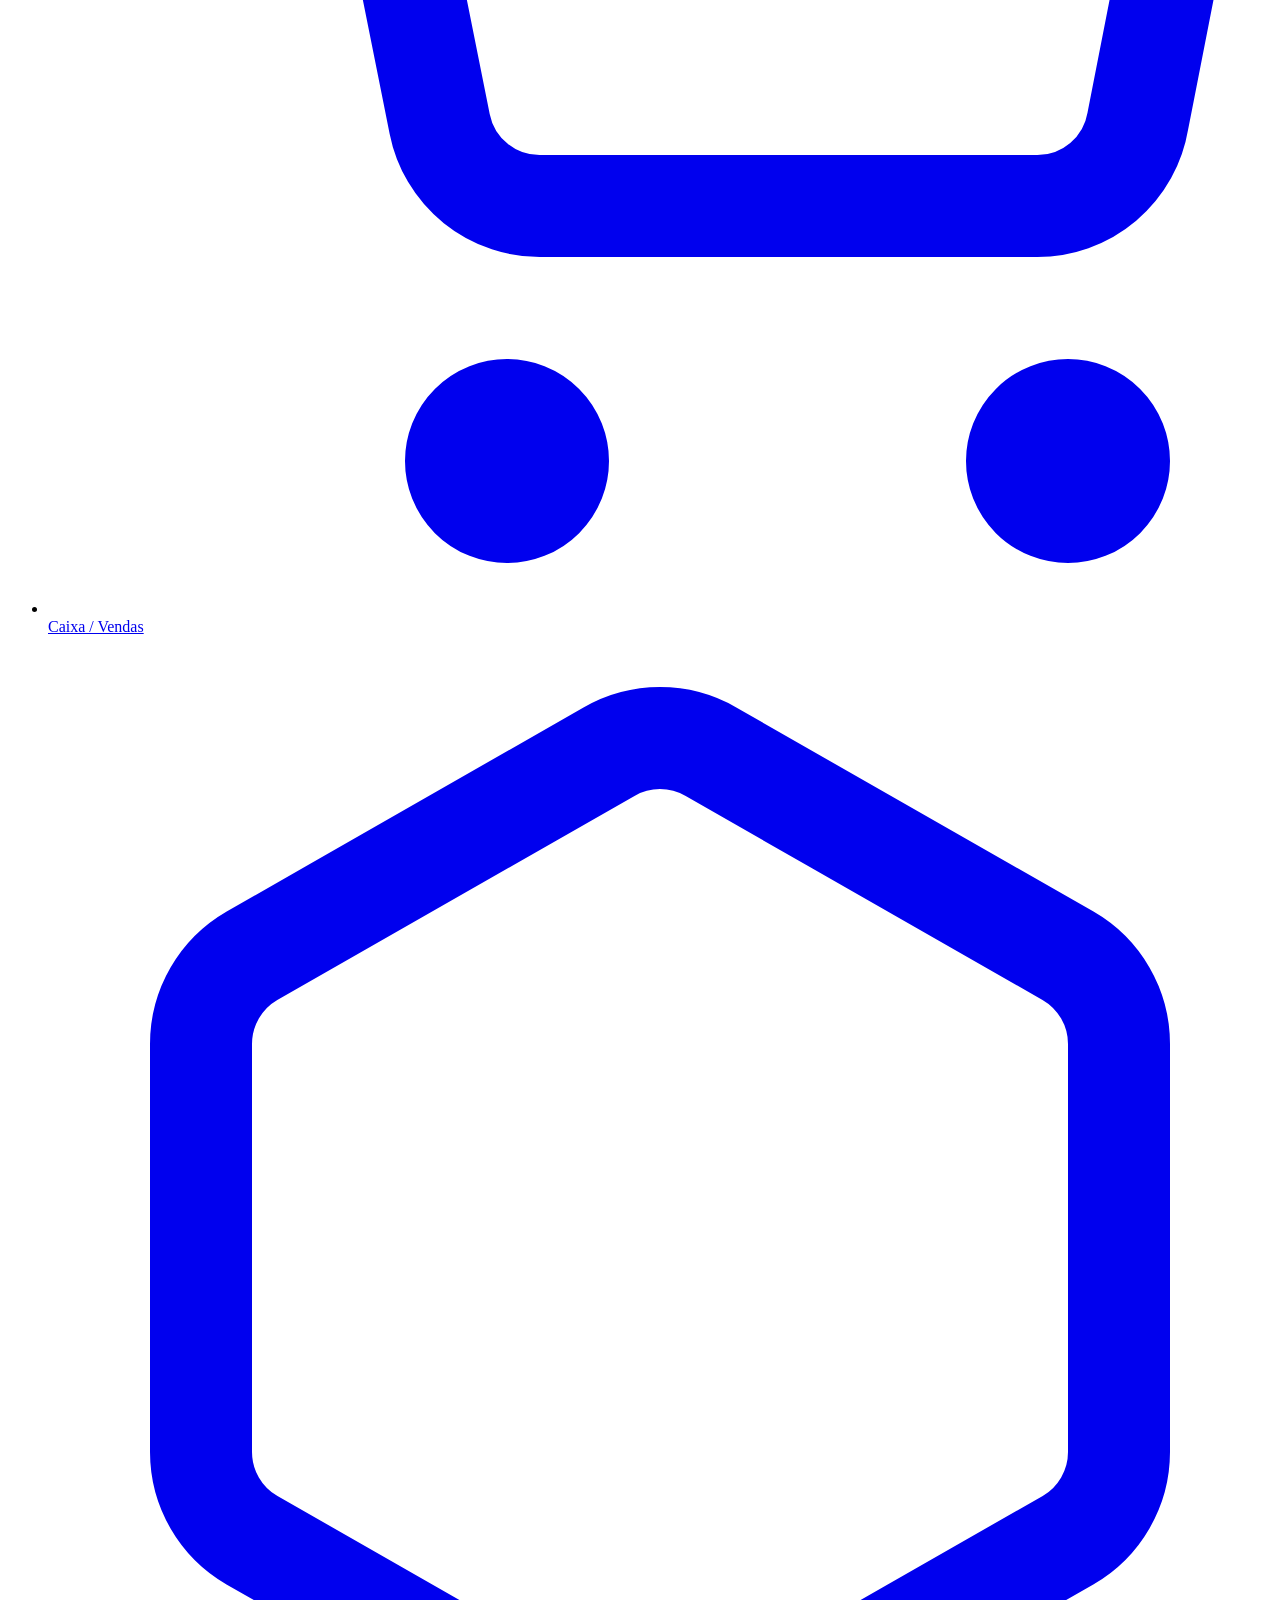
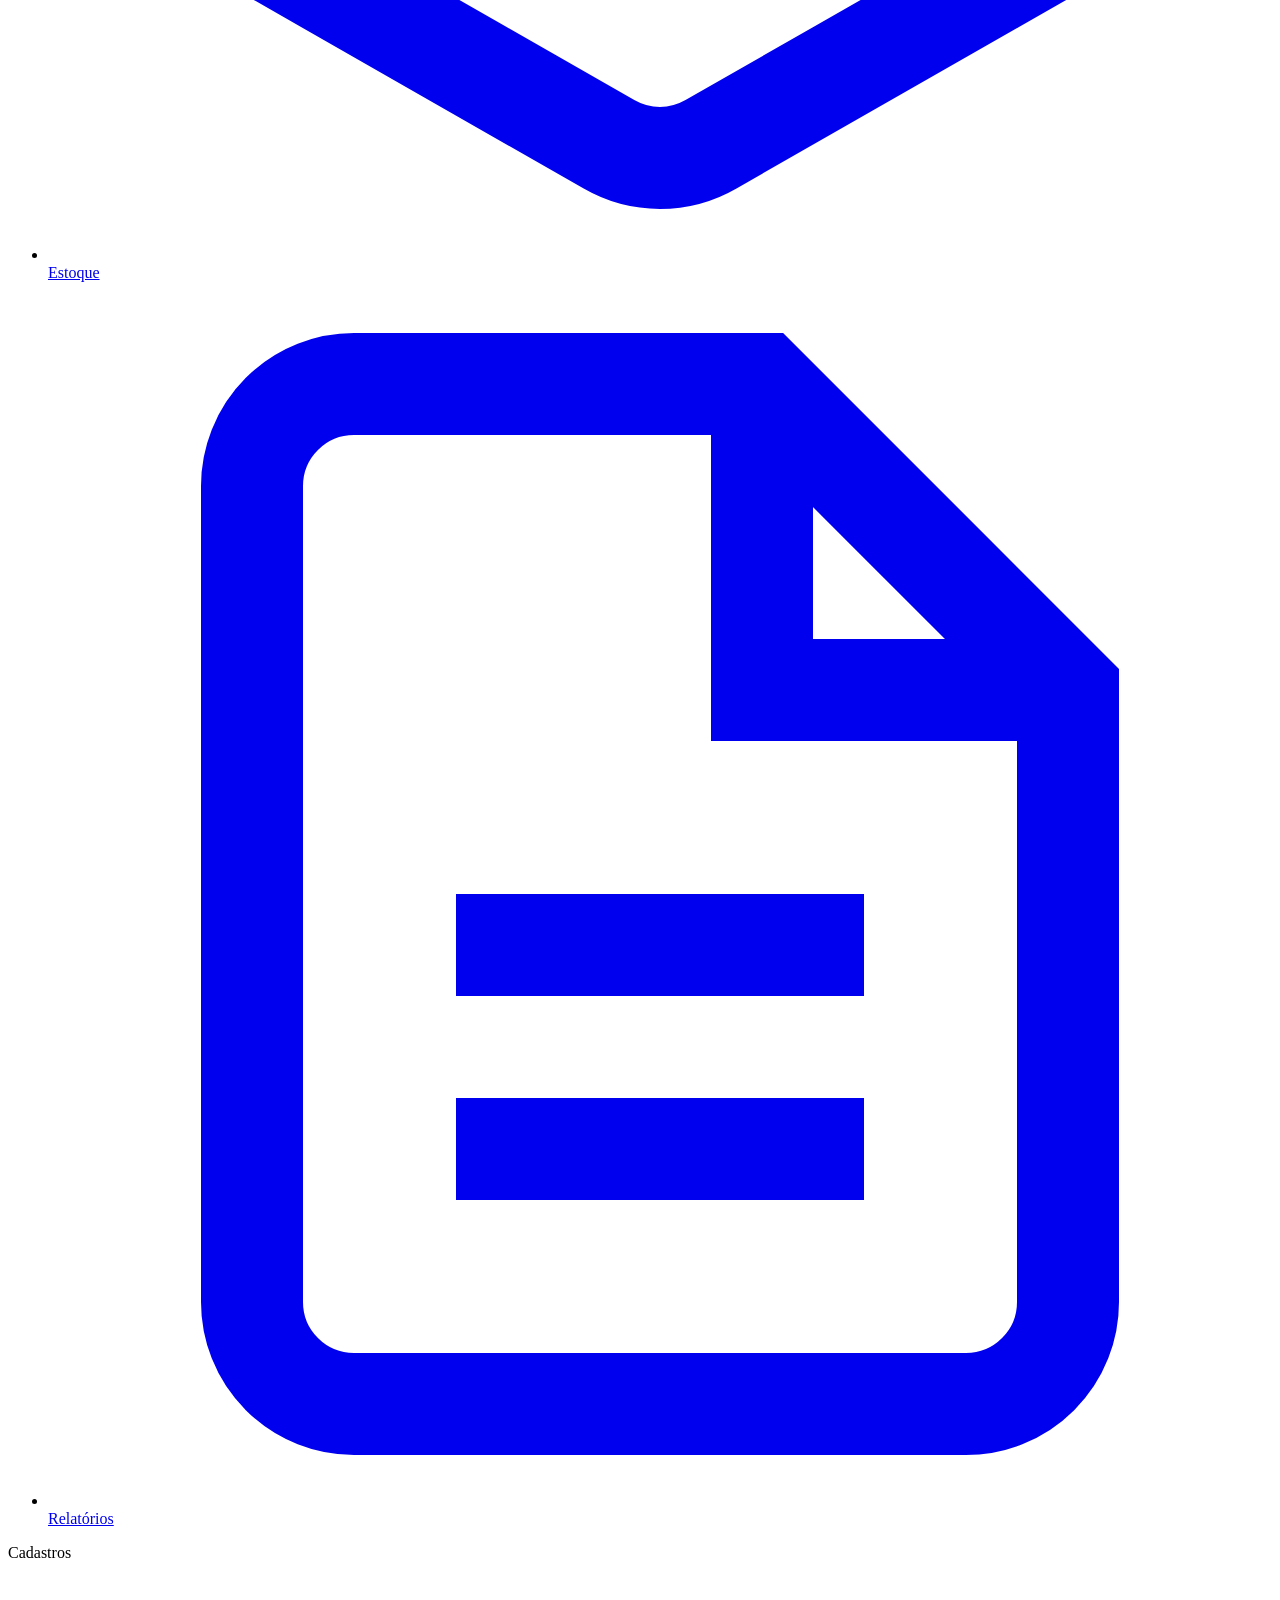
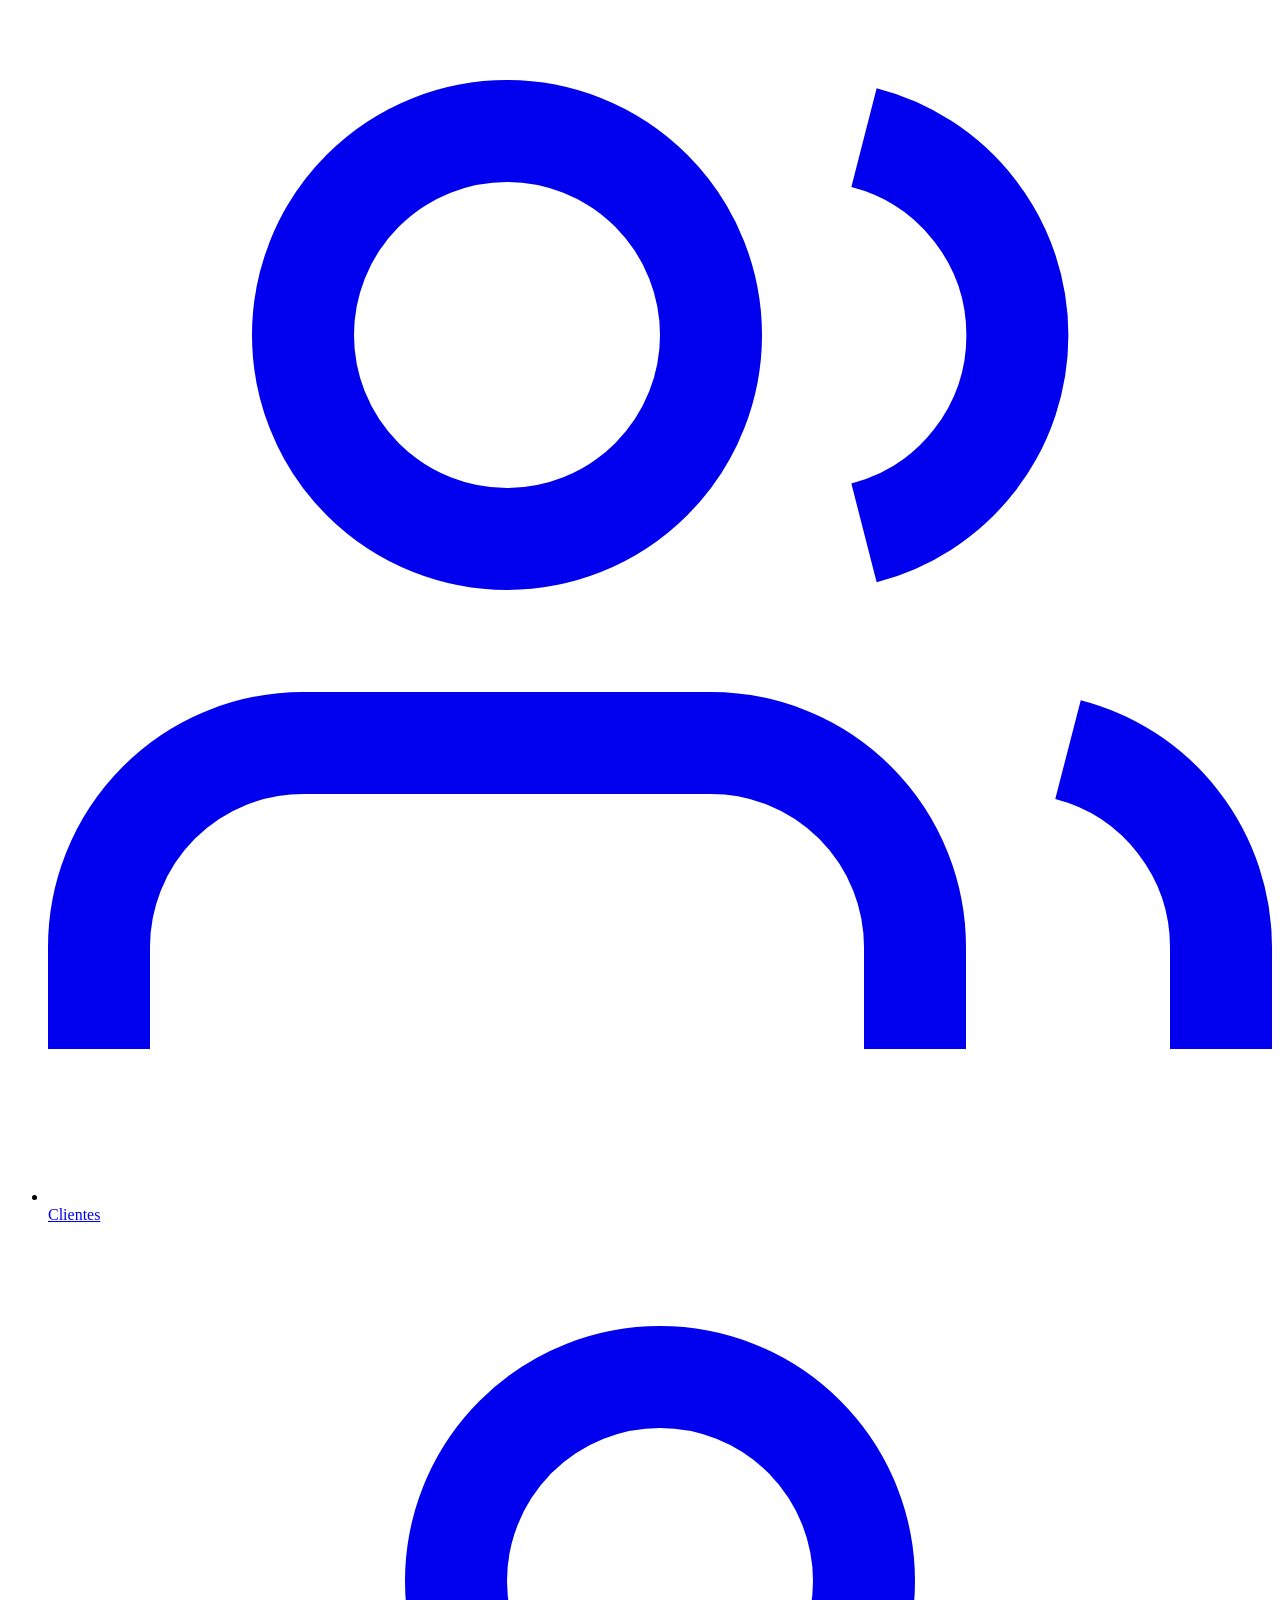
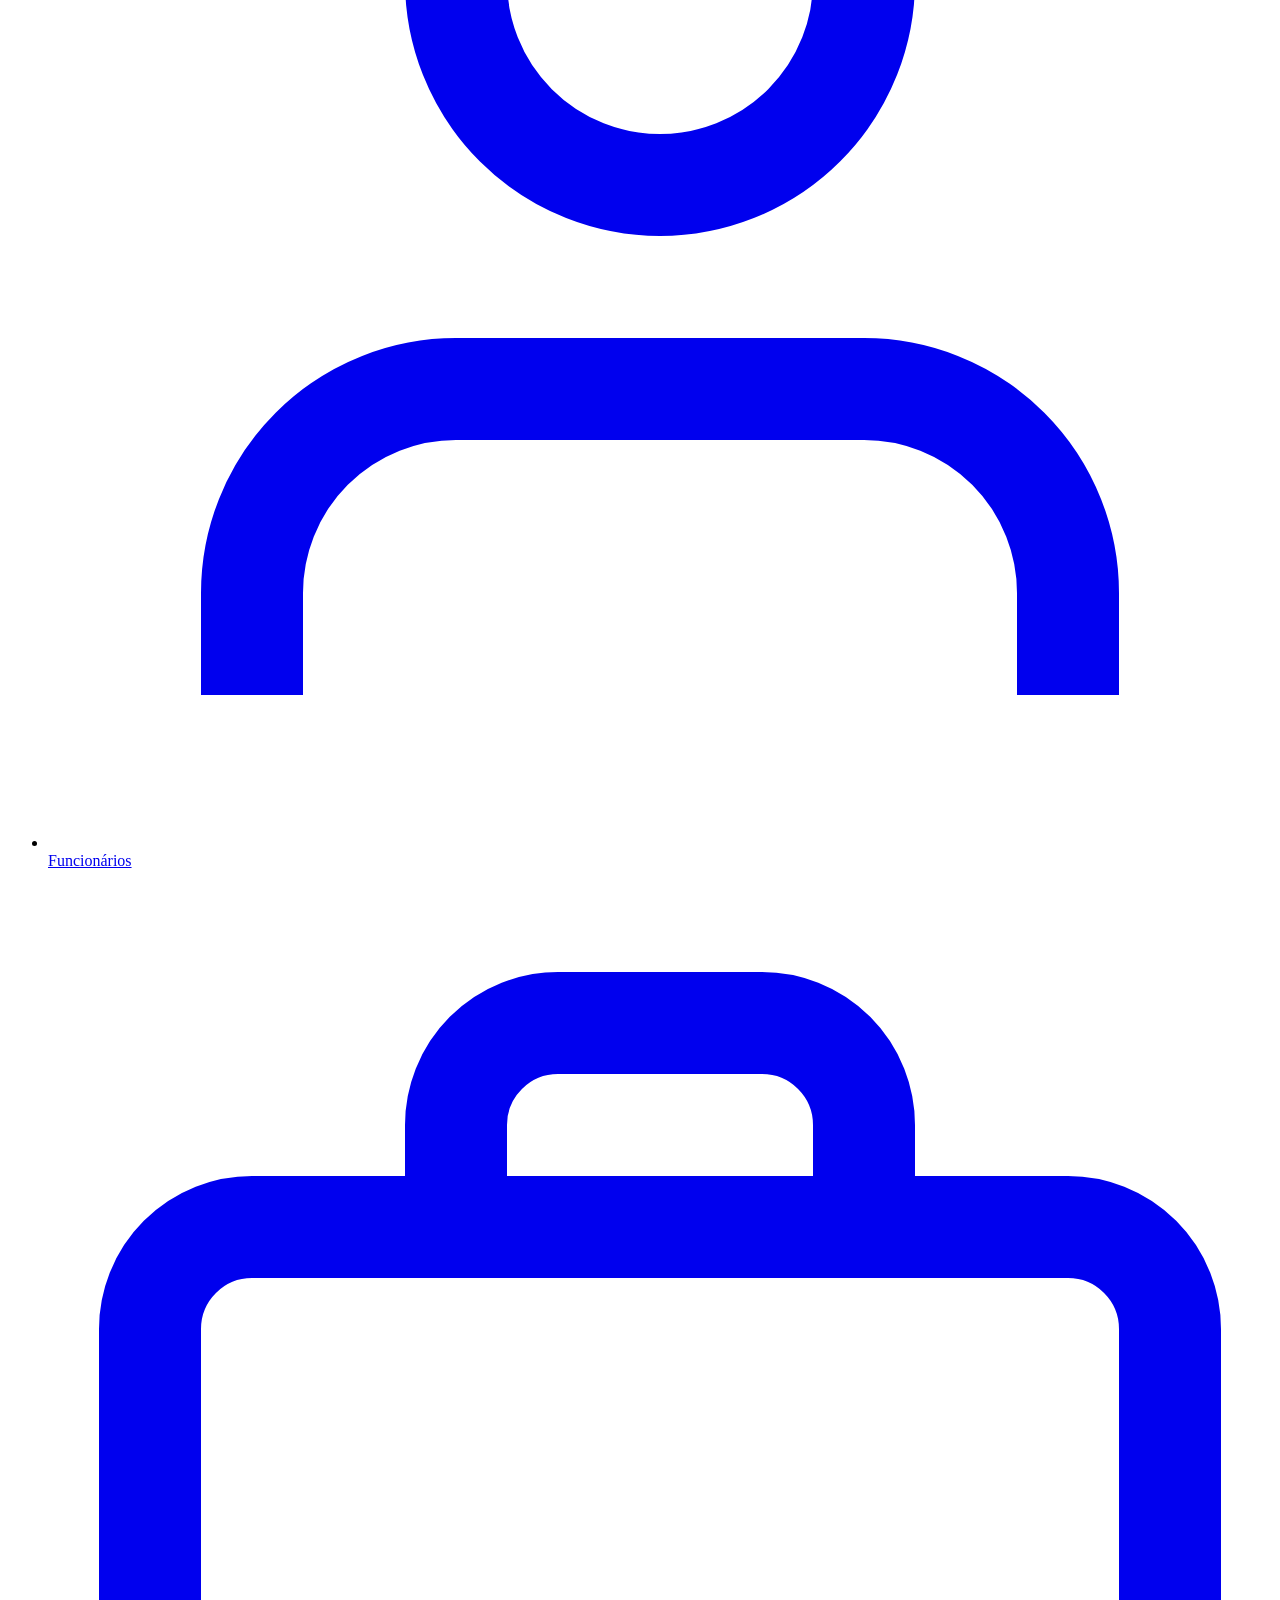
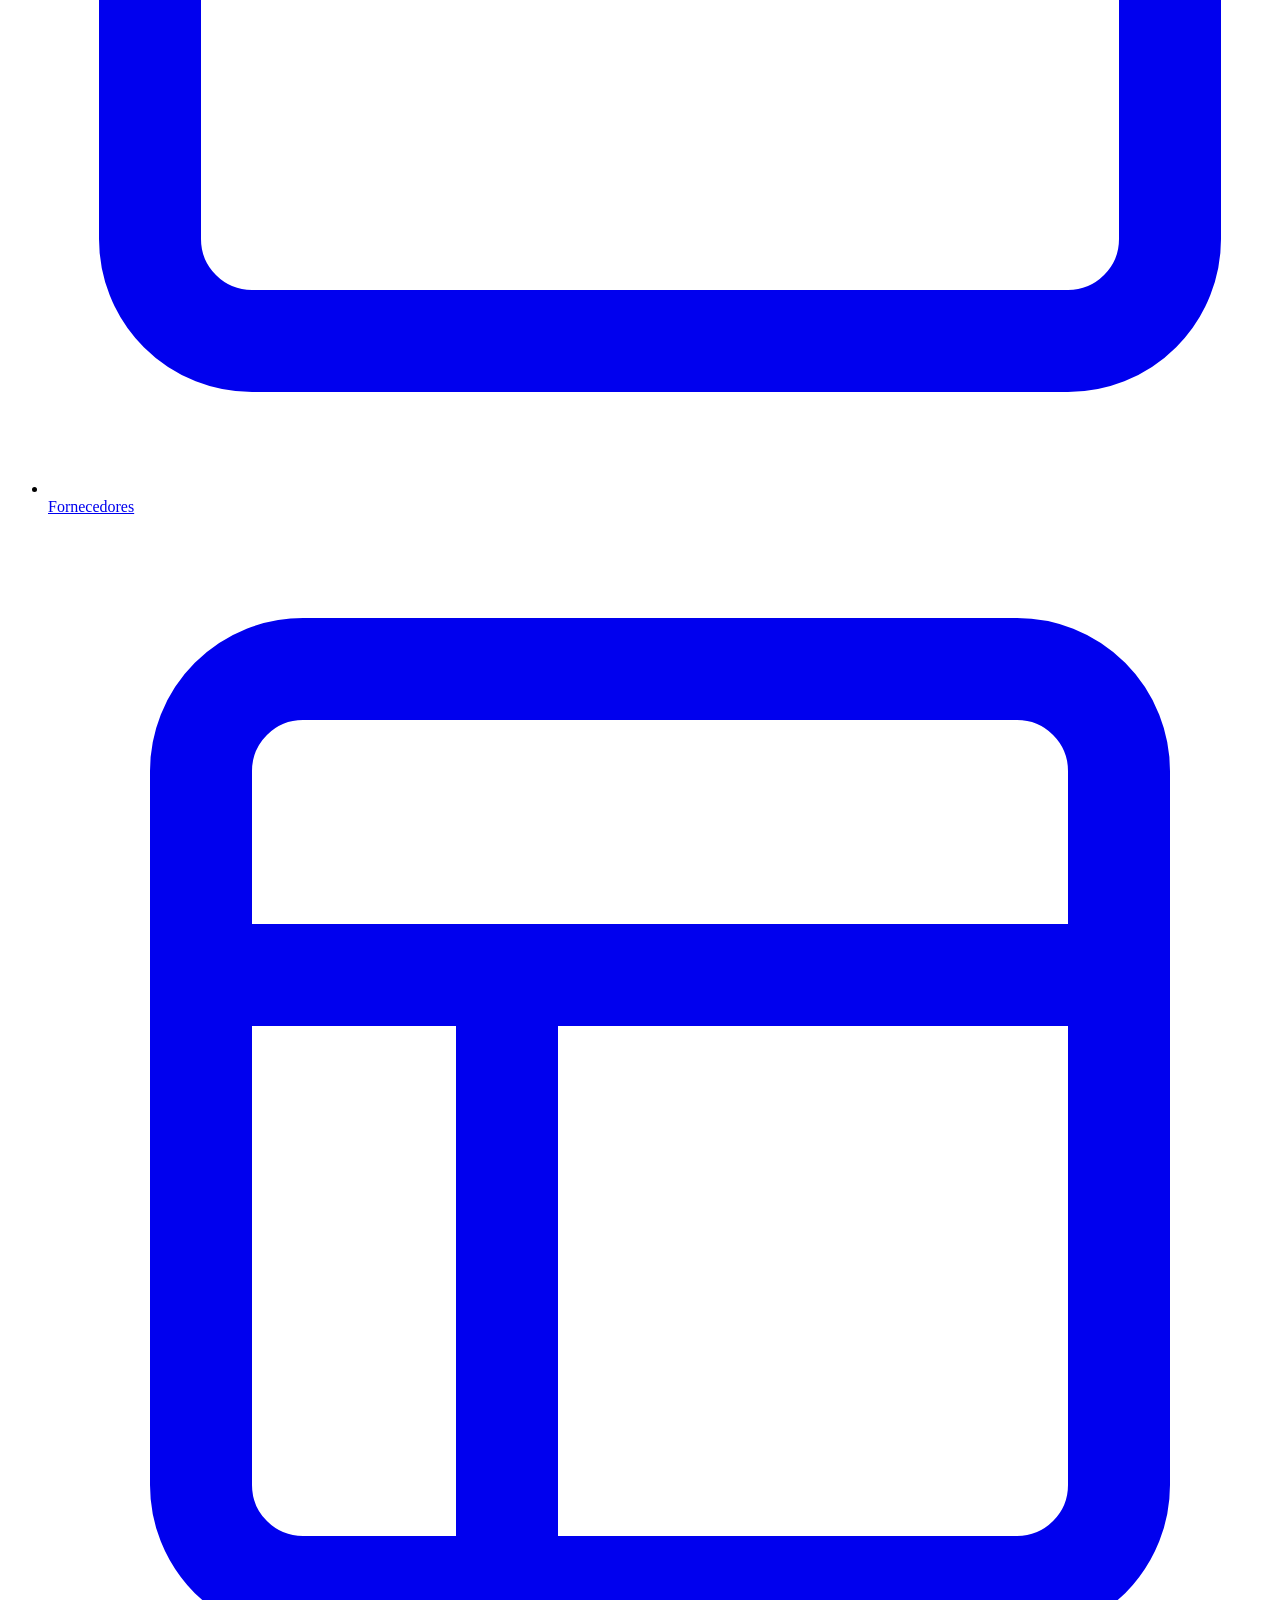
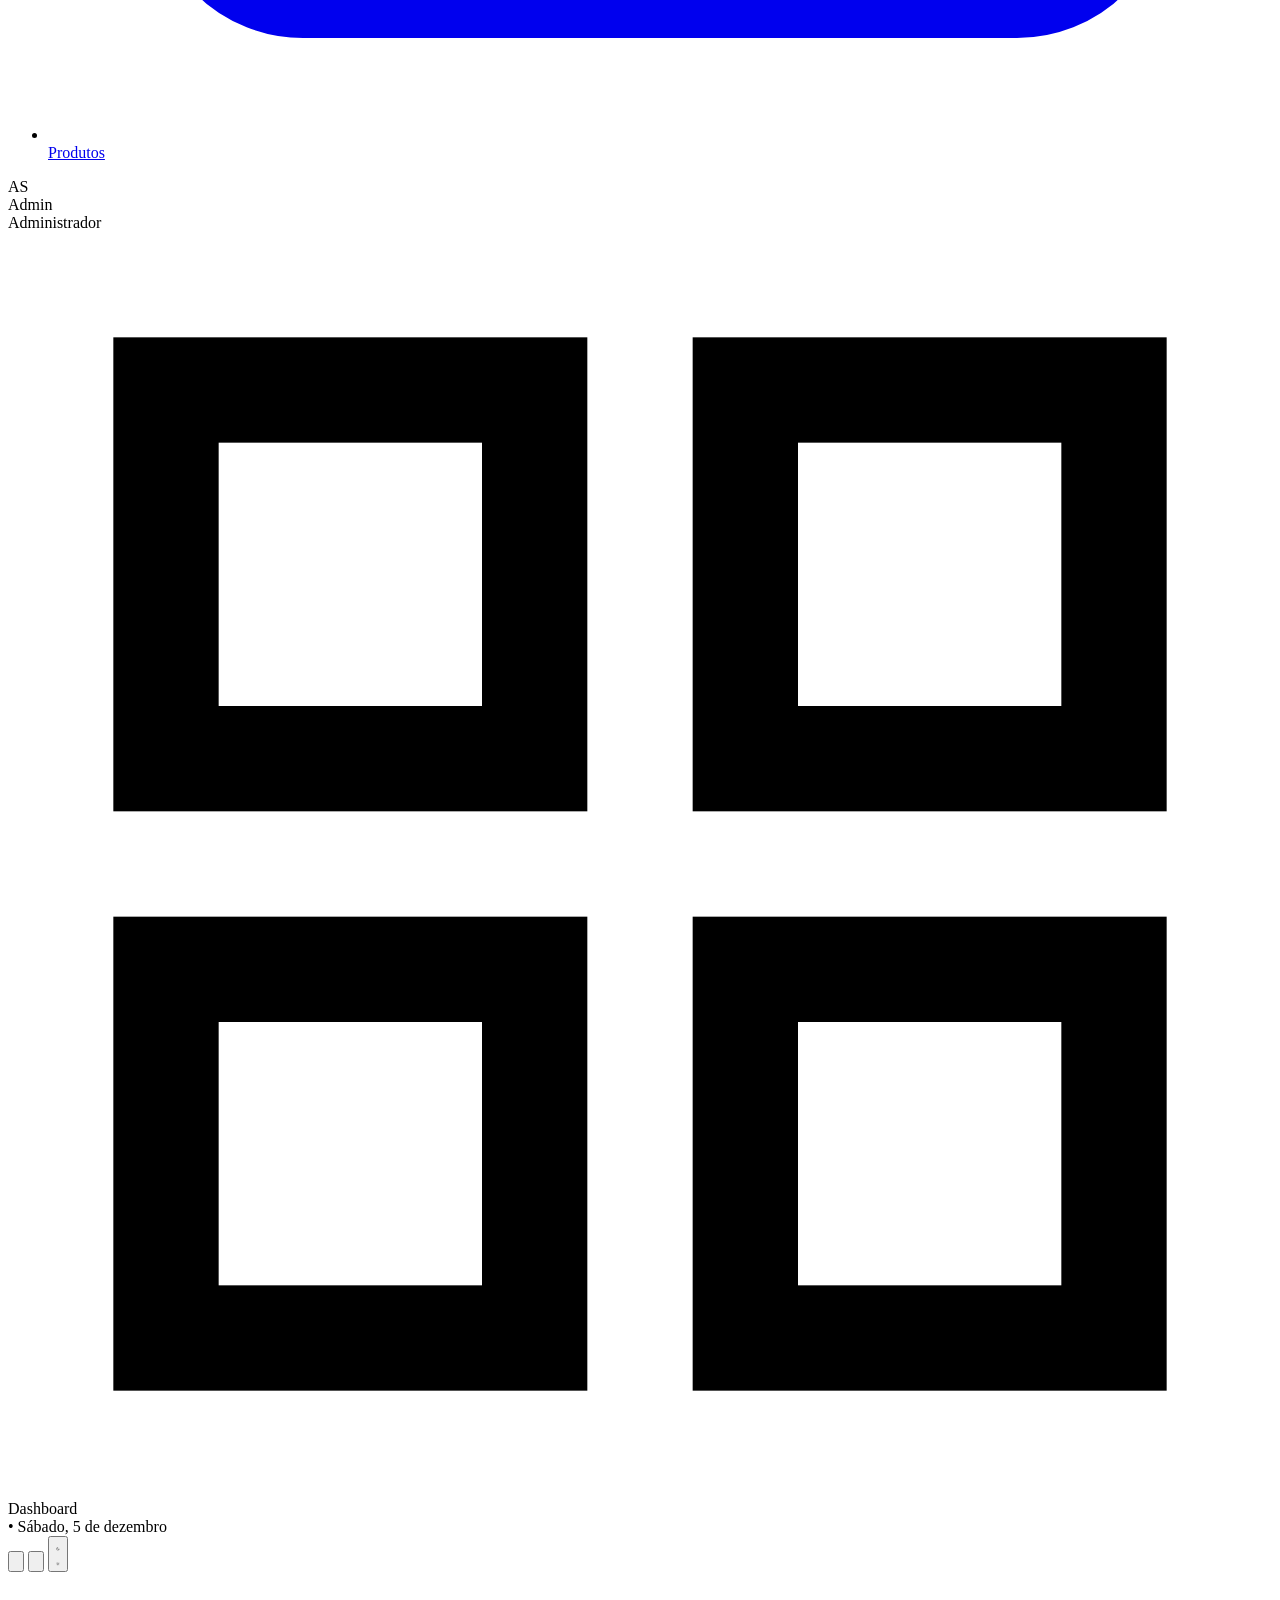
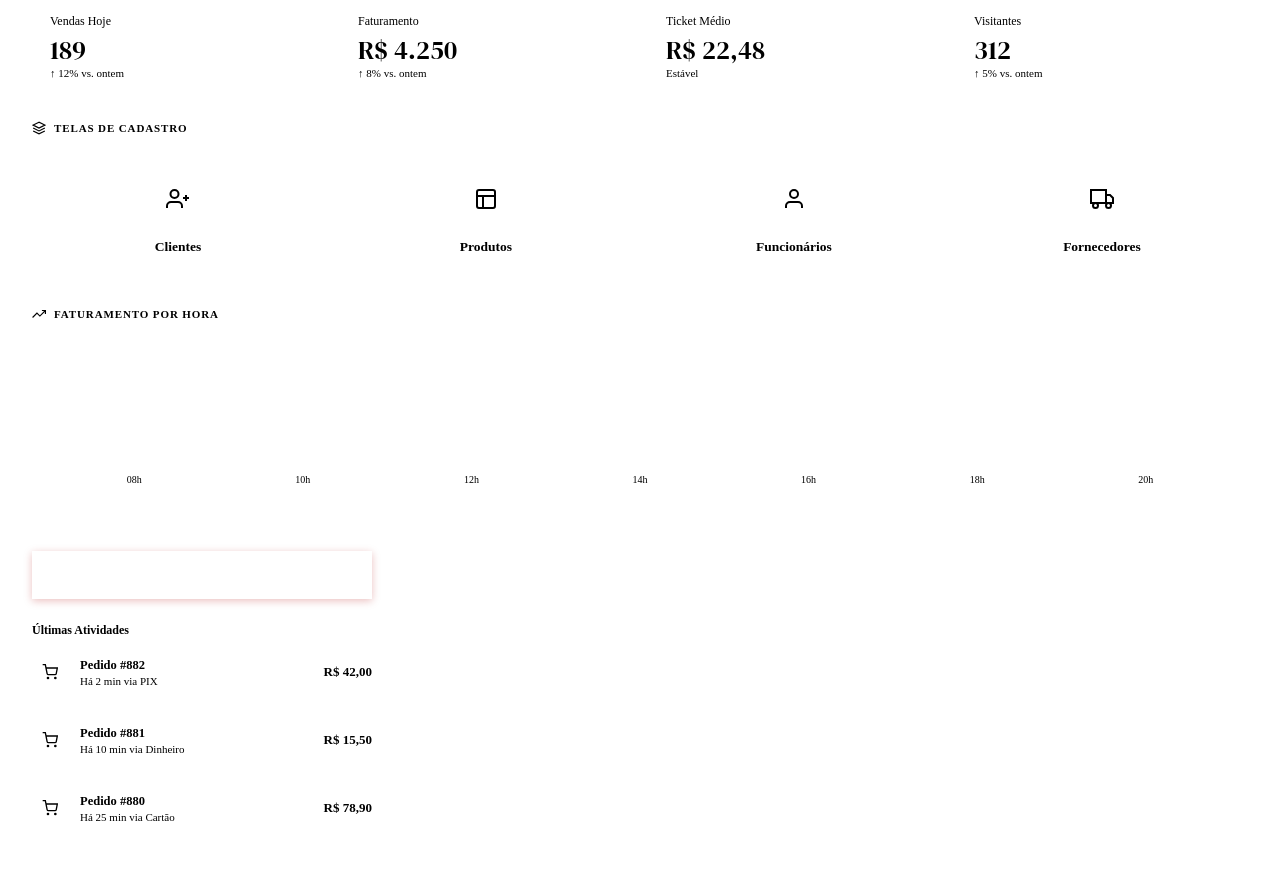
==== commit ba7b6ea0: "Commit tela inicial" ====
--- a/index.html
+++ b/index.html
@@ -1,228 +1,206 @@
 <!DOCTYPE html>
-<html lang="pt-BR" data-theme="light">
+<html lang="pt-BR">
 <head>
-    <meta charset="UTF-8">
-    <meta name="viewport" content="width=device-width, initial-scale=1.0">
-    <title>Grão & Massa — Dashboard</title>
-    
-    <link rel="preconnect" href="https://fonts.googleapis.com">
-    <link rel="preconnect" href="https://fonts.gstatic.com" crossorigin>
-    <link href="https://fonts.googleapis.com/css2?family=Inter:wght@400;500;600;700&family=DM+Serif+Display:ital@0;1&display=swap" rel="stylesheet">
-    <link rel="stylesheet" href="CSS/index.css?v=1">
+<meta charset="UTF-8">
+<meta name="viewport" content="width=device-width, initial-scale=1.0">
+<title>Grão & Massa — Dashboard</title>
+<link href="https://fonts.googleapis.com/css2?family=Inter:wght@400;500;600;700&family=DM+Serif+Display&display=swap" rel="stylesheet">
+<link rel="stylesheet" href="CSS/vendas.css">
 </head>
-<body class="app-layout">
-
-    <nav class="sidebar sidebar-bg text-white">
-        <div class="sidebar-header">
-            <div class="bg-brand logo-icon">
-                <svg fill="none" stroke="currentColor" stroke-width="2" viewBox="0 0 24 24"><path d="M12 22s8-4 8-10V5l-8-3-8 3v7c0 6 8 10 8 10z"/></svg>
-            </div>
-            <div class="font-serif brand-name">
-                Grão &amp; Massa
-                <span class="brand-subtitle font-sans text-white-50">Padaria &amp; Café</span>
-            </div>
-        </div>
-        
-        <div class="sidebar-menu scrollable">
-            <p class="menu-label text-white-50">Menu</p>
-            <ul class="nav-list">
-                <li><a href="index.html" class="nav-link-custom active">
-                    <svg fill="none" stroke="currentColor" stroke-width="2" viewBox="0 0 24 24"><rect x="3" y="3" width="7" height="7"/><rect x="14" y="3" width="7" height="7"/><rect x="14" y="14" width="7" height="7"/><rect x="3" y="14" width="7" height="7"/></svg>
-                    Dashboard<span class="nav-dot"></span></a></li>
-                <li><a href="vendas.html" class="nav-link-custom">
-                    <svg fill="none" stroke="currentColor" stroke-width="2" viewBox="0 0 24 24"><circle cx="9" cy="21" r="1"/><circle cx="20" cy="21" r="1"/><path d="M1 1h4l2.68 13.39a2 2 0 002 1.61h9.72a2 2 0 001.97-1.67L23 6H6"/></svg>
-                    Caixa / Vendas<span class="nav-dot"></span></a></li>
-                <li><a href="#" class="nav-link-custom">
-                    <svg fill="none" stroke="currentColor" stroke-width="2" viewBox="0 0 24 24"><path d="M21 16V8a2 2 0 00-1-1.73l-7-4a2 2 0 00-2 0l-7 4A2 2 0 003 8v8a2 2 0 001 1.73l7 4a2 2 0 002 0l7-4A2 2 0 0021 16z"/></svg>
-                    Estoque<span class="nav-dot"></span></a></li>
-                <li><a href="#" class="nav-link-custom">
-                    <svg fill="none" stroke="currentColor" stroke-width="2" viewBox="0 0 24 24"><path d="M14 2H6a2 2 0 00-2 2v16a2 2 0 002 2h12a2 2 0 002-2V8z"/><polyline points="14 2 14 8 20 8"/><line x1="16" y1="13" x2="8" y2="13"/><line x1="16" y1="17" x2="8" y2="17"/></svg>
-                    Relatórios<span class="nav-dot"></span></a></li>
-            </ul>
-
-            <p class="menu-label text-white-50">Cadastros</p>
-            <ul class="nav-list">
-                <li><a href="Cadastrar_Cliente.php" class="nav-link-custom">
-                    <svg fill="none" stroke="currentColor" stroke-width="2" viewBox="0 0 24 24"><path d="M17 21v-2a4 4 0 00-4-4H5a4 4 0 00-4 4v2"/><circle cx="9" cy="7" r="4"/><path d="M23 21v-2a4 4 0 00-3-3.87M16 3.13a4 4 0 010 7.75"/></svg>
-                    Clientes<span class="nav-dot"></span></a></li>
-                <li><a href="Cadastrar_Funcionario.php" class="nav-link-custom">
-                    <svg fill="none" stroke="currentColor" stroke-width="2" viewBox="0 0 24 24"><path d="M20 21v-2a4 4 0 00-4-4H8a4 4 0 00-4 4v2"/><circle cx="12" cy="7" r="4"/></svg>
-                    Funcionários<span class="nav-dot"></span></a></li>
-                <li><a href="Cadastrar_Fornecedor.php" class="nav-link-custom">
-                    <svg fill="none" stroke="currentColor" stroke-width="2" viewBox="0 0 24 24"><rect x="2" y="7" width="20" height="14" rx="2"/><path d="M16 7V5a2 2 0 00-2-2h-4a2 2 0 00-2 2v2"/></svg>
-                    Fornecedores<span class="nav-dot"></span></a></li>
-                <li><a href="Cadastrar_Produto.php" class="nav-link-custom">
-                    <svg fill="none" stroke="currentColor" stroke-width="2" viewBox="0 0 24 24"><rect x="3" y="3" width="18" height="18" rx="2"/><line x1="3" y1="9" x2="21" y2="9"/><line x1="9" y1="21" x2="9" y2="9"/></svg>
-                    Produtos<span class="nav-dot"></span></a></li>
-            </ul>
-        </div>
-        
-        <div class="sidebar-footer">
-            <div class="user-card">
-                <div class="bg-brand user-avatar">AS</div>
-                <div class="user-info">
-                    <div class="user-name text-white">Admin</div>
-                    <div class="user-role text-white-50">Administrador</div>
-                </div>
-                <svg fill="none" stroke="currentColor" stroke-width="2" viewBox="0 0 24 24" class="text-white-50 user-options"><circle cx="12" cy="12" r="1"/><circle cx="19" cy="12" r="1"/><circle cx="5" cy="12" r="1"/></svg>
-            </div>
-        </div>
-    </nav>
-
-    <div class="main-wrapper">
-        
-        <header class="top-header bg-body border-bottom">
-            <div class="header-title">
-                <div class="bg-brand-soft icon-box text-brand">
-                    <svg fill="none" stroke="currentColor" stroke-width="2" viewBox="0 0 24 24"><rect x="3" y="3" width="7" height="7"/><rect x="14" y="3" width="7" height="7"/><rect x="14" y="14" width="7" height="7"/><rect x="3" y="14" width="7" height="7"/></svg>
-                </div>
-                Dashboard
-                <span class="text-secondary dot-separator">•</span>
-                <span class="text-secondary fw-normal date-text" id="date"></span>
-            </div>
-            
-            <div class="header-actions">
-                <button class="btn-icon">
-                    <svg fill="none" stroke="currentColor" stroke-width="2" viewBox="0 0 24 24"><path d="M18 8A6 6 0 006 8c0 7-3 9-3 9h18s-3-2-3-9M13.73 21a2 2 0 01-3.46 0"/></svg>
-                </button>
-                <button class="btn-icon">
-                    <svg fill="none" stroke="currentColor" stroke-width="2" viewBox="0 0 24 24"><circle cx="12" cy="12" r="3"/><path d="M19.4 15a1.65 1.65 0 00.33 1.82l.06.06a2 2 0 010 2.83 2 2 0 01-2.83 0l-.06-.06a1.65 1.65 0 00-1.82-.33 1.65 1.65 0 00-1 1.51V21a2 2 0 01-4 0v-.09A1.65 1.65 0 009 19.4a1.65 1.65 0 00-1.82.33l-.06.06a2 2 0 01-2.83 0 2 2 0 010-2.83l.06-.06A1.65 1.65 0 004.68 15a1.65 1.65 0 00-1.51-1H3a2 2 0 010-4h.09A1.65 1.65 0 004.6 9a1.65 1.65 0 00-.33-1.82l-.06-.06a2 2 0 010-2.83 2 2 0 012.83 0l.06.06A1.65 1.65 0 009 4.68a1.65 1.65 0 001-1.51V3a2 2 0 014 0v.09a1.65 1.65 0 001 1.51 1.65 1.65 0 001.82-.33l.06-.06a2 2 0 012.83 0 2 2 0 010 2.83l-.06.06A1.65 1.65 0 0019.4 9a1.65 1.65 0 001.51 1H21a2 2 0 010 4h-.09a1.65 1.65 0 00-1.51 1z"/></svg>
-                </button>
-                <button class="btn-icon" onclick="toggleTheme()">
-                    <svg class="icon-moon" fill="none" stroke="currentColor" stroke-width="2" viewBox="0 0 24 24"><path d="M21 12.79A9 9 0 1111.21 3 7 7 0 0021 12.79z"/></svg>
-                    <svg class="icon-sun" fill="none" stroke="currentColor" stroke-width="2" viewBox="0 0 24 24"><circle cx="12" cy="12" r="5"/><line x1="12" y1="1" x2="12" y2="3"/><line x1="12" y1="21" x2="12" y2="23"/><line x1="4.22" y1="4.22" x2="5.64" y2="5.64"/><line x1="18.36" y1="18.36" x2="19.78" y2="19.78"/><line x1="1" y1="12" x2="3" y2="12"/><line x1="21" y1="12" x2="23" y2="12"/><line x1="4.22" y1="19.78" x2="5.64" y2="18.36"/><line x1="18.36" y1="5.64" x2="19.78" y2="4.22"/></svg>
-                </button>
-            </div>
-        </header>
-
-        <div class="content-body">
-            
-            <main class="main-content scrollable">
-                
-                <div class="grid-4 mb-4">
-                    <div class="card p-3">
-                        <div class="card-subtitle text-secondary">Vendas Hoje</div>
-                        <div class="font-serif card-title">189</div>
-                        <div class="card-caption text-secondary">↑ 12% vs. ontem</div>
-                    </div>
-                    <div class="card p-3">
-                        <div class="card-subtitle text-secondary">Faturamento</div>
-                        <div class="font-serif card-title text-brand">R$ 4.250</div>
-                        <div class="card-caption text-secondary">↑ 8% vs. ontem</div>
-                    </div>
-                    <div class="card p-3">
-                        <div class="card-subtitle text-secondary">Ticket Médio</div>
-                        <div class="font-serif card-title">R$ 22,48</div>
-                        <div class="card-caption text-secondary">Estável</div>
-                    </div>
-                    <div class="card p-3">
-                        <div class="card-subtitle text-secondary">Visitantes</div>
-                        <div class="font-serif card-title">312</div>
-                        <div class="card-caption text-secondary">↑ 5% vs. ontem</div>
-                    </div>
-                </div>
-
-                <div class="section-title text-secondary">
-                    <svg fill="none" stroke="currentColor" stroke-width="2" viewBox="0 0 24 24"><polygon points="12 2 2 7 12 12 22 7 12 2"/><polyline points="2 17 12 22 22 17"/><polyline points="2 12 12 17 22 12"/></svg>
-                    Telas de Cadastro
-                    <hr class="line-divider">
-                </div>
-                
-                <div class="grid-4 mb-4">
-                    <a href="Cadastrar_Cliente.php" class="card action-card p-4">
-                        <svg class="text-brand" fill="none" stroke="currentColor" stroke-width="2" viewBox="0 0 24 24"><path d="M16 21v-2a4 4 0 00-4-4H5a4 4 0 00-4 4v2"/><circle cx="8.5" cy="7" r="4"/><line x1="20" y1="8" x2="20" y2="14"/><line x1="23" y1="11" x2="17" y2="11"/></svg>
-                        <span>Clientes</span>
-                    </a>
-                    <a href="Cadastrar_Produto.php" class="card action-card p-4">
-                        <svg class="text-brand" fill="none" stroke="currentColor" stroke-width="2" viewBox="0 0 24 24"><rect x="3" y="3" width="18" height="18" rx="2"/><line x1="3" y1="9" x2="21" y2="9"/><line x1="9" y1="21" x2="9" y2="9"/></svg>
-                        <span>Produtos</span>
-                    </a>
-                    <a href="Cadastrar_Funcionario.php" class="card action-card p-4">
-                        <svg class="text-brand" fill="none" stroke="currentColor" stroke-width="2" viewBox="0 0 24 24"><path d="M20 21v-2a4 4 0 00-4-4H8a4 4 0 00-4 4v2"/><circle cx="12" cy="7" r="4"/></svg>
-                        <span>Funcionários</span>
-                    </a>
-                    <a href="Cadastrar_Fornecedor.php" class="card action-card p-4">
-                        <svg class="text-brand" fill="none" stroke="currentColor" stroke-width="2" viewBox="0 0 24 24"><rect x="1" y="3" width="15" height="13"/><polygon points="16 8 20 8 23 11 23 16 16 16 16 8"/><circle cx="5.5" cy="18.5" r="2.5"/><circle cx="18.5" cy="18.5" r="2.5"/></svg>
-                        <span>Fornecedores</span>
-                    </a>
-                </div>
-
-                <div class="section-title text-secondary">
-                    <svg fill="none" stroke="currentColor" stroke-width="2" viewBox="0 0 24 24"><polyline points="23 6 13.5 15.5 8.5 10.5 1 18"/><polyline points="17 6 23 6 23 12"/></svg>
-                    Faturamento por Hora
-                    <hr class="line-divider">
-                </div>
-                
-                <div class="card p-4">
-                    <div class="chart-container">
-                        <div class="chart-col"><div class="bar" style="height:20%" title="R$ 400"></div><span class="text-secondary chart-label">08h</span></div>
-                        <div class="chart-col"><div class="bar" style="height:45%" title="R$ 900"></div><span class="text-secondary chart-label">10h</span></div>
-                        <div class="chart-col"><div class="bar" style="height:95%" title="R$ 2100"></div><span class="text-secondary chart-label">12h</span></div>
-                        <div class="chart-col"><div class="bar" style="height:60%" title="R$ 1300"></div><span class="text-secondary chart-label">14h</span></div>
-                        <div class="chart-col"><div class="bar" style="height:50%" title="R$ 1100"></div><span class="text-secondary chart-label">16h</span></div>
-                        <div class="chart-col"><div class="bar" style="height:100%" title="R$ 2500"></div><span class="text-secondary chart-label">18h</span></div>
-                        <div class="chart-col"><div class="bar" style="height:75%" title="R$ 1800"></div><span class="text-secondary chart-label">20h</span></div>
-                    </div>
-                </div>
-
-            </main>
-
-            <aside class="right-aside scrollable border-start p-4">
-                
-                <a href="vendas.html" class="btn-brand btn-block mb-4">
-                    <svg fill="none" stroke="currentColor" stroke-width="2.5" viewBox="0 0 24 24"><line x1="12" y1="5" x2="12" y2="19"/><line x1="5" y1="12" x2="19" y2="12"/></svg>
-                    NOVA VENDA (F2)
-                </a>
-                
-                <div class="aside-title text-secondary">Últimas Atividades</div>
-                
-                <div class="activity-item border-bottom">
-                    <div class="bg-brand-soft icon-box text-brand">
-                        <svg fill="none" stroke="currentColor" stroke-width="2" viewBox="0 0 24 24"><circle cx="9" cy="21" r="1"/><circle cx="20" cy="21" r="1"/><path d="M1 1h4l2.68 13.39a2 2 0 002 1.61h9.72a2 2 0 001.97-1.67L23 6H6"/></svg>
-                    </div>
-                    <div class="activity-details">
-                        <div class="activity-name">Pedido #882</div>
-                        <div class="activity-time text-secondary">Há 2 min via PIX</div>
-                    </div>
-                    <div class="activity-value">R$ 42,00</div>
-                </div>
-
-                <div class="activity-item border-bottom">
-                    <div class="bg-brand-soft icon-box text-brand">
-                        <svg fill="none" stroke="currentColor" stroke-width="2" viewBox="0 0 24 24"><circle cx="9" cy="21" r="1"/><circle cx="20" cy="21" r="1"/><path d="M1 1h4l2.68 13.39a2 2 0 002 1.61h9.72a2 2 0 001.97-1.67L23 6H6"/></svg>
-                    </div>
-                    <div class="activity-details">
-                        <div class="activity-name">Pedido #881</div>
-                        <div class="activity-time text-secondary">Há 10 min via Dinheiro</div>
-                    </div>
-                    <div class="activity-value">R$ 15,50</div>
-                </div>
-
-                <div class="activity-item border-bottom">
-                    <div class="bg-brand-soft icon-box text-brand">
-                        <svg fill="none" stroke="currentColor" stroke-width="2" viewBox="0 0 24 24"><circle cx="9" cy="21" r="1"/><circle cx="20" cy="21" r="1"/><path d="M1 1h4l2.68 13.39a2 2 0 002 1.61h9.72a2 2 0 001.97-1.67L23 6H6"/></svg>
-                    </div>
-                    <div class="activity-details">
-                        <div class="activity-name">Pedido #880</div>
-                        <div class="activity-time text-secondary">Há 25 min via Cartão</div>
-                    </div>
-                    <div class="activity-value">R$ 78,90</div>
-                </div>
-
-                <div class="activity-item">
-                    <div class="bg-brand-soft icon-box text-brand">
-                        <svg fill="none" stroke="currentColor" stroke-width="2" viewBox="0 0 24 24"><circle cx="9" cy="21" r="1"/><circle cx="20" cy="21" r="1"/><path d="M1 1h4l2.68 13.39a2 2 0 002 1.61h9.72a2 2 0 001.97-1.67L23 6H6"/></svg>
-                    </div>
-                    <div class="activity-details">
-                        <div class="activity-name">Pedido #879</div>
-                        <div class="activity-time text-secondary">Há 40 min via PIX</div>
-                    </div>
-                    <div class="activity-value">R$ 32,00</div>
-                </div>
-            </aside>
-        </div>
+<body>
+
+<nav class="sb">
+  <div class="sb-brand">
+    <div class="sb-icon"><svg fill="none" stroke-width="2" viewBox="0 0 24 24"><path d="M12 22s8-4 8-10V5l-8-3-8 3v7c0 6 8 10 8 10z"/></svg></div>
+    <div class="sb-name">Grão &amp; Massa<span>Padaria &amp; Café</span></div>
+  </div>
+
+  <p class="sb-label">Menu</p>
+  <ul class="sb-nav">
+    <li><a href="index.html" class="sb-link on"><svg fill="none" stroke="currentColor" stroke-width="2" viewBox="0 0 24 24"><rect x="3" y="3" width="7" height="7"/><rect x="14" y="3" width="7" height="7"/><rect x="14" y="14" width="7" height="7"/><rect x="3" y="14" width="7" height="7"/></svg>Dashboard<span class="sb-dot"></span></a></li>
+    <li><a href="vendas.html" class="sb-link"><svg fill="none" stroke="currentColor" stroke-width="2" viewBox="0 0 24 24"><circle cx="9" cy="21" r="1"/><circle cx="20" cy="21" r="1"/><path d="M1 1h4l2.68 13.39a2 2 0 002 1.61h9.72a2 2 0 001.97-1.67L23 6H6"/></svg>Caixa / Vendas</a></li>
+    <li><a href="#" class="sb-link"><svg fill="none" stroke="currentColor" stroke-width="2" viewBox="0 0 24 24"><path d="M21 16V8a2 2 0 00-1-1.73l-7-4a2 2 0 00-2 0l-7 4A2 2 0 003 8v8a2 2 0 001 1.73l7 4a2 2 0 002 0l7-4A2 2 0 0021 16z"/></svg>Estoque</a></li>
+    <li><a href="#" class="sb-link"><svg fill="none" stroke="currentColor" stroke-width="2" viewBox="0 0 24 24"><path d="M14 2H6a2 2 0 00-2 2v16a2 2 0 002 2h12a2 2 0 002-2V8z"/><polyline points="14 2 14 8 20 8"/><line x1="16" y1="13" x2="8" y2="13"/><line x1="16" y1="17" x2="8" y2="17"/></svg>Relatórios</a></li>
+  </ul>
+
+  <p class="sb-label">Cadastros</p>
+  <ul class="sb-nav">
+    <li><a href="Cadastrar_Cliente.php" class="sb-link"><svg fill="none" stroke="currentColor" stroke-width="2" viewBox="0 0 24 24"><path d="M17 21v-2a4 4 0 00-4-4H5a4 4 0 00-4 4v2"/><circle cx="9" cy="7" r="4"/><path d="M23 21v-2a4 4 0 00-3-3.87M16 3.13a4 4 0 010 7.75"/></svg>Clientes</a></li>
+    <li><a href="Cadastrar_Funcionario.php" class="sb-link"><svg fill="none" stroke="currentColor" stroke-width="2" viewBox="0 0 24 24"><path d="M20 21v-2a4 4 0 00-4-4H8a4 4 0 00-4 4v2"/><circle cx="12" cy="7" r="4"/></svg>Funcionários</a></li>
+    <li><a href="Cadastrar_Fornecedor.php" class="sb-link"><svg fill="none" stroke="currentColor" stroke-width="2" viewBox="0 0 24 24"><rect x="2" y="7" width="20" height="14" rx="2"/><path d="M16 7V5a2 2 0 00-2-2h-4a2 2 0 00-2 2v2"/></svg>Fornecedores</a></li>
+    <li><a href="Cadastrar_Produto.php" class="sb-link"><svg fill="none" stroke="currentColor" stroke-width="2" viewBox="0 0 24 24"><rect x="3" y="3" width="18" height="18" rx="2"/><line x1="3" y1="9" x2="21" y2="9"/><line x1="9" y1="21" x2="9" y2="9"/></svg>Produtos</a></li>
+  </ul>
+
+  <div class="sb-foot">
+    <div class="sb-user">
+      <div class="sb-av">AS</div>
+      <div>
+        <div class="sb-uname">Admin</div>
+        <div class="sb-urole">Administrador</div>
+      </div>
     </div>
-
-    <script src="JS/index.js"></script>
+  </div>
+</nav>
+
+<div class="main">
+
+  <header class="top">
+    <div class="top-l">
+      <div class="badge-pg">
+        <div class="badge-icon"><svg fill="none" stroke="currentColor" stroke-width="2" viewBox="0 0 24 24"><rect x="3" y="3" width="7" height="7"/><rect x="14" y="3" width="7" height="7"/><rect x="14" y="14" width="7" height="7"/><rect x="3" y="14" width="7" height="7"/></svg></div>
+        Dashboard
+      </div>
+      <span class="sep">•</span>
+      <span class="date-chip" id="date"></span>
+    </div>
+    <div class="top-r">
+      <button class="tb-btn"><svg fill="none" stroke="currentColor" stroke-width="2" viewBox="0 0 24 24"><path d="M18 8A6 6 0 006 8c0 7-3 9-3 9h18s-3-2-3-9M13.73 21a2 2 0 01-3.46 0"/></svg></button>
+      <button class="tb-btn"><svg fill="none" stroke="currentColor" stroke-width="2" viewBox="0 0 24 24"><circle cx="12" cy="12" r="3"/><path d="M19.4 15a1.65 1.65 0 00.33 1.82l.06.06a2 2 0 010 2.83 2 2 0 01-2.83 0l-.06-.06a1.65 1.65 0 00-1.82-.33 1.65 1.65 0 00-1 1.51V21a2 2 0 01-4 0v-.09A1.65 1.65 0 009 19.4a1.65 1.65 0 00-1.82.33l-.06.06a2 2 0 01-2.83 0 2 2 0 010-2.83l.06-.06A1.65 1.65 0 004.68 15a1.65 1.65 0 00-1.51-1H3a2 2 0 010-4h.09A1.65 1.65 0 004.6 9a1.65 1.65 0 00-.33-1.82l-.06-.06a2 2 0 010-2.83 2 2 0 012.83 0l.06.06A1.65 1.65 0 009 4.68a1.65 1.65 0 001-1.51V3a2 2 0 014 0v.09a1.65 1.65 0 001 1.51 1.65 1.65 0 001.82-.33l.06-.06a2 2 0 012.83 0 2 2 0 010 2.83l-.06.06A1.65 1.65 0 0019.4 9a1.65 1.65 0 001.51 1H21a2 2 0 010 4h-.09a1.65 1.65 0 00-1.51 1z"/></svg></button>
+      <button class="tb-btn" onclick="toggleTheme()">
+        <svg class="icon-moon" fill="none" stroke="currentColor" stroke-width="2" viewBox="0 0 24 24"><path d="M21 12.79A9 9 0 1111.21 3 7 7 0 0021 12.79z"/></svg>
+        <svg class="icon-sun" fill="none" stroke="currentColor" stroke-width="2" viewBox="0 0 24 24"><circle cx="12" cy="12" r="5"/><line x1="12" y1="1" x2="12" y2="3"/><line x1="12" y1="21" x2="12" y2="23"/><line x1="4.22" y1="4.22" x2="5.64" y2="5.64"/><line x1="18.36" y1="18.36" x2="19.78" y2="19.78"/><line x1="1" y1="12" x2="3" y2="12"/><line x1="21" y1="12" x2="23" y2="12"/><line x1="4.22" y1="19.78" x2="5.64" y2="18.36"/><line x1="18.36" y1="5.64" x2="19.78" y2="4.22"/></svg>
+      </button>
+    </div>
+  </header>
+
+  <div class="content">
+
+    <main class="dash-main">
+      
+      <div class="grid-4">
+        <div class="stat-card">
+          <div class="stat-title">Vendas Hoje</div>
+          <div class="stat-val">189</div>
+          <div class="stat-cap">↑ 12% vs. ontem</div>
+        </div>
+        <div class="stat-card">
+          <div class="stat-title">Faturamento</div>
+          <div class="stat-val brand">R$ 4.250</div>
+          <div class="stat-cap">↑ 8% vs. ontem</div>
+        </div>
+        <div class="stat-card">
+          <div class="stat-title">Ticket Médio</div>
+          <div class="stat-val">R$ 22,48</div>
+          <div class="stat-cap">Estável</div>
+        </div>
+        <div class="stat-card">
+          <div class="stat-title">Visitantes</div>
+          <div class="stat-val">312</div>
+          <div class="stat-cap">↑ 5% vs. ontem</div>
+        </div>
+      </div>
+
+      <div class="sec-title">
+        <svg fill="none" stroke="currentColor" stroke-width="2" viewBox="0 0 24 24"><polygon points="12 2 2 7 12 12 22 7 12 2"/><polyline points="2 17 12 22 22 17"/><polyline points="2 12 12 17 22 12"/></svg>
+        Telas de Cadastro
+        <hr>
+      </div>
+
+      <div class="grid-4">
+        <a href="Cadastrar_Cliente.php" class="action-card">
+          <div class="action-card-img"><svg fill="none" stroke="currentColor" stroke-width="2" viewBox="0 0 24 24"><path d="M16 21v-2a4 4 0 00-4-4H5a4 4 0 00-4 4v2"/><circle cx="8.5" cy="7" r="4"/><line x1="20" y1="8" x2="20" y2="14"/><line x1="23" y1="11" x2="17" y2="11"/></svg></div>
+          <span class="action-card-name">Clientes</span>
+        </a>
+        <a href="Cadastrar_Produto.php" class="action-card">
+          <div class="action-card-img"><svg fill="none" stroke="currentColor" stroke-width="2" viewBox="0 0 24 24"><rect x="3" y="3" width="18" height="18" rx="2"/><line x1="3" y1="9" x2="21" y2="9"/><line x1="9" y1="21" x2="9" y2="9"/></svg></div>
+          <span class="action-card-name">Produtos</span>
+        </a>
+        <a href="Cadastrar_Funcionario.php" class="action-card">
+          <div class="action-card-img"><svg fill="none" stroke="currentColor" stroke-width="2" viewBox="0 0 24 24"><path d="M20 21v-2a4 4 0 00-4-4H8a4 4 0 00-4 4v2"/><circle cx="12" cy="7" r="4"/></svg></div>
+          <span class="action-card-name">Funcionários</span>
+        </a>
+        <a href="Cadastrar_Fornecedor.php" class="action-card">
+          <div class="action-card-img"><svg fill="none" stroke="currentColor" stroke-width="2" viewBox="0 0 24 24"><rect x="1" y="3" width="15" height="13"/><polygon points="16 8 20 8 23 11 23 16 16 16 16 8"/><circle cx="5.5" cy="18.5" r="2.5"/><circle cx="18.5" cy="18.5" r="2.5"/></svg></div>
+          <span class="action-card-name">Fornecedores</span>
+        </a>
+      </div>
+
+      <div class="sec-title" style="margin-top: 8px;">
+        <svg fill="none" stroke="currentColor" stroke-width="2" viewBox="0 0 24 24"><polyline points="23 6 13.5 15.5 8.5 10.5 1 18"/><polyline points="17 6 23 6 23 12"/></svg>
+        Faturamento por Hora
+        <hr>
+      </div>
+
+      <div class="stat-card">
+        <div class="chart-container">
+            <div class="chart-col"><div class="bar" style="height:20%" title="R$ 400"></div><span class="chart-label">08h</span></div>
+            <div class="chart-col"><div class="bar" style="height:45%" title="R$ 900"></div><span class="chart-label">10h</span></div>
+            <div class="chart-col"><div class="bar" style="height:95%" title="R$ 2100"></div><span class="chart-label">12h</span></div>
+            <div class="chart-col"><div class="bar" style="height:60%" title="R$ 1300"></div><span class="chart-label">14h</span></div>
+            <div class="chart-col"><div class="bar" style="height:50%" title="R$ 1100"></div><span class="chart-label">16h</span></div>
+            <div class="chart-col"><div class="bar" style="height:100%" title="R$ 2500"></div><span class="chart-label">18h</span></div>
+            <div class="chart-col"><div class="bar" style="height:75%" title="R$ 1800"></div><span class="chart-label">20h</span></div>
+        </div>
+      </div>
+
+    </main>
+
+    <aside class="dash-aside">
+      
+      <a href="vendas.html" class="btn-nv">
+        <svg fill="none" stroke="currentColor" stroke-width="2.5" viewBox="0 0 24 24"><line x1="12" y1="5" x2="12" y2="19"/><line x1="5" y1="12" x2="19" y2="12"/></svg>
+        NOVA VENDA (F2)
+      </a>
+
+      <div class="act-title">Últimas Atividades</div>
+      
+      <div class="act-list">
+        <div class="act-item">
+          <div class="act-icon"><svg fill="none" stroke-width="2" viewBox="0 0 24 24"><circle cx="9" cy="21" r="1"/><circle cx="20" cy="21" r="1"/><path d="M1 1h4l2.68 13.39a2 2 0 002 1.61h9.72a2 2 0 001.97-1.67L23 6H6"/></svg></div>
+          <div class="act-info">
+            <div class="act-name">Pedido #882</div>
+            <div class="act-time">Há 2 min via PIX</div>
+          </div>
+          <div class="act-val">R$ 42,00</div>
+        </div>
+
+        <div class="act-item">
+          <div class="act-icon"><svg fill="none" stroke-width="2" viewBox="0 0 24 24"><circle cx="9" cy="21" r="1"/><circle cx="20" cy="21" r="1"/><path d="M1 1h4l2.68 13.39a2 2 0 002 1.61h9.72a2 2 0 001.97-1.67L23 6H6"/></svg></div>
+          <div class="act-info">
+            <div class="act-name">Pedido #881</div>
+            <div class="act-time">Há 10 min via Dinheiro</div>
+          </div>
+          <div class="act-val">R$ 15,50</div>
+        </div>
+
+        <div class="act-item">
+          <div class="act-icon"><svg fill="none" stroke-width="2" viewBox="0 0 24 24"><circle cx="9" cy="21" r="1"/><circle cx="20" cy="21" r="1"/><path d="M1 1h4l2.68 13.39a2 2 0 002 1.61h9.72a2 2 0 001.97-1.67L23 6H6"/></svg></div>
+          <div class="act-info">
+            <div class="act-name">Pedido #880</div>
+            <div class="act-time">Há 25 min via Cartão</div>
+          </div>
+          <div class="act-val">R$ 78,90</div>
+        </div>
+      </div>
+
+    </aside>
+
+  </div>
+</div>
+
+<script>
+  document.getElementById('date').textContent = new Date().toLocaleDateString('pt-BR',{weekday:'long',day:'numeric',month:'long'}).replace(/^\w/,c=>c.toUpperCase());
+
+  function toggleTheme(){ 
+    const d = document.documentElement; 
+    const t = d.getAttribute('data-theme') === 'dark' ? 'light' : 'dark'; 
+    d.setAttribute('data-theme', t); 
+    localStorage.setItem('theme', t); 
+  }
+  
+  (()=>{ 
+    const s = localStorage.getItem('theme'); 
+    if(s === 'dark' || (!s && window.matchMedia('(prefers-color-scheme: dark)').matches)) {
+        document.documentElement.setAttribute('data-theme','dark'); 
+    }
+  })();
+
+  document.addEventListener('keydown', e => { 
+    if(e.key === 'F2'){ 
+        e.preventDefault(); 
+        window.location.href = 'vendas.html'; 
+    } 
+  });
+</script>
 </body>
 </html>
--- a/CSS/vendas.css
+++ b/CSS/vendas.css
@@ -0,0 +1,53 @@
+/* =========================================
+   ESTILOS EXCLUSIVOS DO DASHBOARD
+========================================= */
+.dash-main { flex: 1; padding: 24px; overflow-y: auto; display: flex; flex-direction: column; gap: 24px; }
+.grid-4 { display: grid; grid-template-columns: repeat(auto-fit, minmax(180px, 1fr)); gap: 16px; }
+
+/* Cards de Resumo */
+.stat-card { background: var(--white); border: 1.5px solid var(--border); border-radius: var(--r2); padding: 18px; transition: all var(--t); }
+.stat-title { font-size: 12px; color: var(--ash); margin-bottom: 8px; }
+.stat-val { font-family: 'DM Serif Display',serif; font-size: 26px; color: var(--ink); margin-bottom: 4px; line-height: 1; }
+.stat-val.brand { color: var(--cr); }
+.stat-cap { font-size: 11px; color: var(--ash); }
+
+/* Títulos de Seção */
+.sec-title { font-size: 11px; font-weight: 700; text-transform: uppercase; letter-spacing: .08em; color: var(--ash); display: flex; align-items: center; gap: 8px; margin-bottom: -8px; }
+.sec-title svg { width: 14px; height: 14px; }
+.sec-title hr { flex: 1; border: none; border-top: 1px solid var(--border); }
+
+/* Cards de Ação Dashboard */
+.action-card { background: var(--white); border: 1.5px solid var(--border); border-radius: var(--r2); padding: 20px 12px; display: flex; flex-direction: column; align-items: center; text-align: center; cursor: pointer; transition: all var(--t); position: relative; overflow: hidden; text-decoration: none; color: var(--ink); }
+.action-card::before { content: ''; position: absolute; top: 0; left: 0; right: 0; height: 2px; background: var(--cr); transform: scaleX(0); transition: transform .2s; }
+.action-card:hover { border-color: #cdd0d8; box-shadow: 0 4px 16px rgba(0,0,0,.08); transform: translateY(-2px); }
+.action-card:hover::before { transform: scaleX(1); }
+.action-card-img { width: 56px; height: 56px; border-radius: 12px; background: var(--surface); display: flex; align-items: center; justify-content: center; margin-bottom: 12px; color: var(--cr); }
+.action-card-img svg { width: 24px; height: 24px; stroke: currentColor; }
+.action-card-name { font-size: 13.5px; font-weight: 600; }
+
+/* Lateral Direita (Atividades) */
+.dash-aside { width: 340px; min-width: 340px; background: var(--white); border-left: 1px solid var(--border); display: flex; flex-direction: column; overflow-y: auto; padding: 24px; }
+.btn-nv { width: 100%; height: 48px; background: var(--cr); color: #fff; border: none; border-radius: var(--r); font-size: 13px; font-weight: 700; cursor: pointer; display: flex; align-items: center; justify-content: center; gap: 8px; margin-bottom: 24px; text-decoration: none; transition: all var(--t); box-shadow: 0 2px 8px rgba(176,0,0,.25); }
+.btn-nv:hover { background: var(--cr2); box-shadow: 0 4px 16px rgba(176,0,0,.32); transform: translateY(-1px); }
+.btn-nv svg { width: 16px; height: 16px; stroke: #fff; }
+
+.act-title { font-size: 12px; font-weight: 600; color: var(--ash); margin-bottom: 16px; }
+.act-list { display: flex; flex-direction: column; gap: 16px; }
+.act-item { display: flex; align-items: center; gap: 12px; padding-bottom: 16px; border-bottom: 1px solid var(--border); }
+.act-item:last-child { border-bottom: none; }
+.act-icon { width: 36px; height: 36px; background: var(--cr-bg); border-radius: 8px; display: flex; align-items: center; justify-content: center; flex-shrink: 0; color: var(--cr); }
+.act-icon svg { width: 16px; height: 16px; stroke: currentColor; }
+.act-info { flex: 1; }
+.act-name { font-size: 12.5px; font-weight: 600; color: var(--ink); margin-bottom: 2px; }
+.act-time { font-size: 11px; color: var(--ash); }
+.act-val { font-size: 13px; font-weight: 700; color: var(--ink); }
+
+/* Gráfico Falso */
+.chart-container { display: flex; align-items: flex-end; justify-content: space-between; height: 120px; padding-top: 10px; }
+.chart-col { display: flex; flex-direction: column; align-items: center; gap: 8px; width: 100%; }
+.bar { width: 24px; background: var(--cr); border-radius: 4px 4px 0 0; opacity: 0.85; transition: opacity var(--t); cursor: pointer; }
+.bar:hover { opacity: 1; }
+.chart-label { font-size: 10px; color: var(--ash); font-weight: 500; }
+
+/* Dark Mode Extra para Dashboard */
+[data-theme=dark] .stat-card, [data-theme=dark] .action-card, [data-theme=dark] .dash-aside { background: var(--white); border-color: var(--border); }
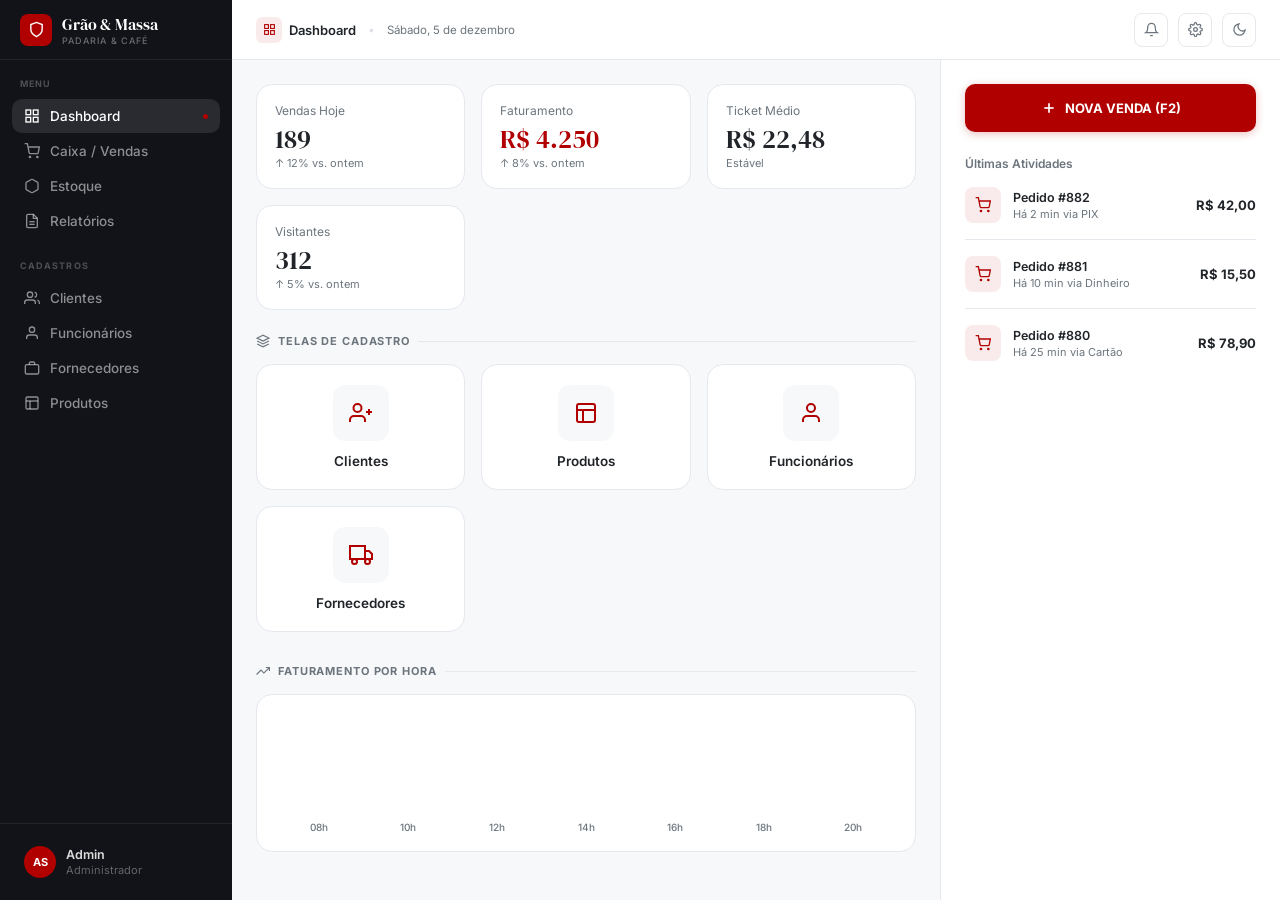
==== commit 3ffcf78b: "Commit correções Pequenas correções em paginas" ====
--- a/index.html
+++ b/index.html
@@ -5,7 +5,7 @@
 <meta name="viewport" content="width=device-width, initial-scale=1.0">
 <title>Grão & Massa — Dashboard</title>
 <link href="https://fonts.googleapis.com/css2?family=Inter:wght@400;500;600;700&family=DM+Serif+Display&display=swap" rel="stylesheet">
-<link rel="stylesheet" href="CSS/vendas.css">
+<link rel="stylesheet" href="CSS/style.css">
 </head>
 <body>
 
--- a/CSS/style.css
+++ b/CSS/style.css
@@ -0,0 +1,207 @@
+:root {
+   --cr: #b00000; --cr2: #8a0000; --cr-bg: rgba(176,0,0,.08);
+   --night: #111318; --ink: #212529; --ash: #6c757d;
+   --border: #e5e8ed; --surface: #f7f8fa; --white: #fff;
+   --r: 10px; --r2: 16px; --t: .15s ease;
+   --sw: 232px; --hh: 60px;
+ }
+ [data-theme=dark] {
+   --ink:#e8eaf0; --ash:#8b93a0; --border:#2a2f3e;
+   --surface:#161b27; --white:#1e2335; --night:#0d1018;
+   --cr-bg:rgba(176,0,0,.15);
+ }
+ * { box-sizing: border-box; margin: 0; padding: 0; }
+ html,body { height: 100%; font-family: Inter,system-ui,sans-serif; }
+ body { background: var(--surface); color: var(--ink); display: flex; overflow: hidden; }
+ 
+ /* ─ SIDEBAR ─ */
+ .sb { width: var(--sw); min-width: var(--sw); background: var(--night); display: flex; flex-direction: column; }
+ .sb-brand { height: var(--hh); padding: 0 20px; display: flex; align-items: center; gap: 10px; border-bottom: 1px solid rgba(255,255,255,.07); }
+ .sb-icon { width: 32px; height: 32px; background: var(--cr); border-radius: 8px; display: flex; align-items: center; justify-content: center; }
+ .sb-icon svg { width: 17px; height: 17px; stroke: #fff; }
+ .sb-name { font-family: 'DM Serif Display',serif; font-size: 16px; color: #fff; }
+ .sb-name span { display: block; font-size: 9px; font-family: Inter,sans-serif; font-weight: 500; color: rgba(255,255,255,.38); text-transform: uppercase; letter-spacing: .12em; }
+ .sb-label { font-size: 9px; font-weight: 700; letter-spacing: .12em; text-transform: uppercase; color: rgba(255,255,255,.25); padding: 18px 20px 6px; }
+ .sb-nav { list-style: none; padding: 4px 12px; display: flex; flex-direction: column; gap: 1px; }
+ .sb-link { display: flex; align-items: center; gap: 10px; padding: 9px 12px; border-radius: var(--r); color: rgba(255,255,255,.52); font-size: 13.5px; font-weight: 500; text-decoration: none; transition: background var(--t), color var(--t); }
+ .sb-link svg { width: 16px; height: 16px; flex-shrink: 0; }
+ .sb-link:hover { background: rgba(255,255,255,.06); color: rgba(255,255,255,.85); }
+ .sb-link.on { background: rgba(255,255,255,.1); color: #fff; }
+ .sb-dot { width: 5px; height: 5px; border-radius: 50%; background: var(--cr); margin-left: auto; }
+ .sb-foot { margin-top: auto; padding: 12px; border-top: 1px solid rgba(255,255,255,.07); }
+ .sb-user { display: flex; align-items: center; gap: 10px; padding: 10px 12px; border-radius: var(--r); cursor: pointer; }
+ .sb-user:hover { background: rgba(255,255,255,.06); }
+ .sb-av { width: 32px; height: 32px; border-radius: 50%; background: var(--cr); display: flex; align-items: center; justify-content: center; font-size: 11px; font-weight: 700; color: #fff; }
+ .sb-uname { font-size: 12.5px; font-weight: 600; color: rgba(255,255,255,.85); line-height: 1.3; }
+ .sb-urole { font-size: 11px; color: rgba(255,255,255,.35); }
+ 
+ /* ─ MAIN ─ */
+ .main { display: flex; flex-direction: column; flex: 1; overflow: hidden; }
+ 
+ /* ─ TOPBAR ─ */
+ .top { height: var(--hh); background: var(--white); border-bottom: 1px solid var(--border); display: flex; align-items: center; justify-content: space-between; padding: 0 24px; flex-shrink: 0; }
+ .top-l { display: flex; align-items: center; gap: 8px; }
+ .badge-pg { display: flex; align-items: center; gap: 7px; font-size: 13px; font-weight: 600; }
+ .badge-icon { width: 26px; height: 26px; background: var(--cr-bg); border-radius: 6px; display: flex; align-items: center; justify-content: center; }
+ .badge-icon svg { width: 13px; height: 13px; stroke: var(--cr); }
+ .sep { color: #dde1e7; font-size: 12px; margin: 0 4px; }
+ .date-chip { font-size: 11.5px; color: var(--ash); }
+ .top-r { display: flex; align-items: center; gap: 10px; }
+ .tb-btn { width: 34px; height: 34px; border: 1px solid var(--border); border-radius: 8px; background: var(--white); display: flex; align-items: center; justify-content: center; cursor: pointer; color: var(--ash); transition: background var(--t); }
+ .tb-btn svg { width: 15px; height: 15px; }
+ .tb-btn:hover { background: var(--surface); color: var(--ink); }
+ 
+ /* ─ CONTENT ─ */
+ .content { display: flex; flex: 1; overflow: hidden; }
+ 
+ /* ─ PRODUTOS ─ */
+ .products { flex: 1; display: flex; flex-direction: column; overflow: hidden; padding: 20px; gap: 16px; }
+ .toolbar { display: flex; align-items: center; gap: 12px; flex-shrink: 0; }
+ .srch { flex: 1; position: relative; }
+ .srch svg { position: absolute; left: 12px; top: 50%; transform: translateY(-50%); width: 15px; height: 15px; stroke: var(--ash); pointer-events: none; }
+ .srch input { width: 100%; height: 38px; border: 1px solid var(--border); border-radius: var(--r); background: var(--white); padding: 0 36px 0 38px; font-size: 13.5px; font-family: inherit; color: var(--ink); outline: none; transition: border-color var(--t), box-shadow var(--t); }
+ .srch input::placeholder { color: #adb5bd; }
+ .srch input:focus { border-color: var(--cr); box-shadow: 0 0 0 3px var(--cr-bg); }
+ .kbd { font-size: 10px; font-weight: 600; background: var(--surface); border: 1px solid var(--border); border-radius: 4px; padding: 2px 5px; color: var(--ash); position: absolute; right: 10px; top: 50%; transform: translateY(-50%); }
+ .tabs { display: flex; gap: 4px; }
+ .tab { height: 38px; padding: 0 14px; border: 1px solid var(--border); border-radius: var(--r); background: var(--white); font-size: 12.5px; font-weight: 500; color: var(--ash); cursor: pointer; font-family: inherit; transition: all var(--t); }
+ .tab:hover { background: var(--surface); color: var(--ink); }
+ .tab.on { background: var(--ink); color: #fff; border-color: var(--ink); }
+ 
+ .grid { display: grid; grid-template-columns: repeat(auto-fill, minmax(148px, 1fr)); gap: 12px; overflow-y: auto; padding-bottom: 4px; align-content: start; }
+ .card { background: var(--white); border: 1.5px solid var(--border); border-radius: var(--r2); padding: 14px 12px 12px; display: flex; flex-direction: column; align-items: center; text-align: center; cursor: pointer; transition: border-color var(--t), box-shadow var(--t), transform var(--t); position: relative; overflow: hidden; }
+ .card::before { content: ''; position: absolute; top: 0; left: 0; right: 0; height: 2px; background: var(--cr); transform: scaleX(0); transition: transform .2s; }
+ .card:hover { border-color: #cdd0d8; box-shadow: 0 4px 16px rgba(0,0,0,.08); transform: translateY(-2px); }
+ .card:hover::before { transform: scaleX(1); }
+ .card:active { transform: translateY(0); }
+ .card-img { width: 72px; height: 72px; border-radius: 10px; background: var(--surface); display: flex; align-items: center; justify-content: center; margin-bottom: 10px; }
+ .card-img svg { width: 30px; height: 30px; stroke: #c8cdd5; }
+ .card-name { font-size: 12px; font-weight: 600; line-height: 1.35; margin-bottom: 4px; min-height: 32px; display: flex; align-items: center; }
+ .card-price { font-size: 13.5px; font-weight: 700; color: var(--cr); }
+ .card-unit { font-size: 10px; font-weight: 400; color: var(--ash); }
+ 
+ /* ─ CARRINHO ─ */
+ .cart { width: 360px; min-width: 360px; background: var(--white); border-left: 1px solid var(--border); display: flex; flex-direction: column; overflow: hidden; }
+ .cart-head { height: 56px; padding: 0 20px; border-bottom: 1px solid var(--border); display: flex; align-items: center; justify-content: space-between; flex-shrink: 0; }
+ .cart-title { font-size: 13.5px; font-weight: 700; display: flex; align-items: center; gap: 8px; }
+ .cart-title svg { width: 15px; height: 15px; }
+ .cart-n { font-size: 10.5px; font-weight: 700; background: var(--cr); color: #fff; padding: 2px 7px; border-radius: 20px; }
+ .cart-clear { font-size: 11px; color: var(--ash); background: none; border: none; cursor: pointer; padding: 4px 8px; border-radius: 6px; font-family: inherit; transition: background var(--t), color var(--t); }
+ .cart-clear:hover { background: #feecec; color: #c0392b; }
+ .cart-items { flex: 1; overflow-y: auto; padding: 12px; display: flex; flex-direction: column; gap: 6px; }
+ .cart-item { display: flex; align-items: center; gap: 10px; padding: 10px 12px; border: 1px solid var(--border); border-radius: var(--r); transition: border-color var(--t); }
+ .cart-item:hover { border-color: #cdd0d8; }
+ .item-info { flex: 1; min-width: 0; }
+ .item-name { font-size: 12.5px; font-weight: 600; white-space: nowrap; overflow: hidden; text-overflow: ellipsis; }
+ .item-sub { font-size: 11px; color: var(--ash); margin-top: 2px; }
+ .item-price { font-size: 13px; font-weight: 700; flex-shrink: 0; min-width: 52px; text-align: right; }
+ .qty { display: flex; align-items: center; border: 1px solid var(--border); border-radius: 7px; overflow: hidden; flex-shrink: 0; }
+ .qty-btn { width: 26px; height: 26px; background: var(--surface); border: none; cursor: pointer; font-size: 14px; font-weight: 600; color: var(--ash); display: flex; align-items: center; justify-content: center; font-family: inherit; transition: background var(--t), color var(--t); }
+ .qty-btn:hover { background: #e9ecef; color: var(--ink); }
+ .qty-btn.minus:hover { color: var(--cr); }
+ .qty-val { width: 32px; height: 26px; border: none; border-left: 1px solid var(--border); border-right: 1px solid var(--border); text-align: center; font-size: 12.5px; font-weight: 700; font-family: inherit; color: var(--ink); background: var(--white); outline: none; }
+ .rm-btn { width: 24px; height: 24px; background: none; border: none; cursor: pointer; color: #c5cad3; display: flex; align-items: center; justify-content: center; border-radius: 5px; padding: 0; transition: background var(--t), color var(--t); }
+ .rm-btn svg { width: 13px; height: 13px; }
+ .rm-btn:hover { background: #feecec; color: #c0392b; }
+ .cart-empty { display: flex; flex-direction: column; align-items: center; justify-content: center; flex: 1; gap: 8px; color: var(--ash); }
+ .cart-empty svg { width: 36px; height: 36px; stroke: #cdd0d8; }
+ .cart-empty p { font-size: 12.5px; }
+ 
+ /* ─ CHECKOUT ─ */
+ .checkout { border-top: 1px solid var(--border); padding: 16px 20px 20px; flex-shrink: 0; }
+ .tot-row { display: flex; justify-content: space-between; font-size: 12px; color: var(--ash); margin-bottom: 6px; }
+ .tot-row.green { color: #198754; }
+ .divider { border: none; border-top: 1px solid var(--border); margin: 10px 0; }
+ .tot-big { display: flex; justify-content: space-between; align-items: center; margin-bottom: 16px; }
+ .tot-label { font-size: 11px; font-weight: 700; text-transform: uppercase; letter-spacing: .08em; color: var(--ash); }
+ .tot-val { font-family: 'DM Serif Display',serif; font-size: 28px; color: var(--cr); line-height: 1; }
+ .pay-label { font-size: 11px; font-weight: 700; text-transform: uppercase; letter-spacing: .08em; color: var(--ash); margin-bottom: 8px; }
+ .pay-grid { display: grid; grid-template-columns: repeat(3,1fr); gap: 6px; margin-bottom: 14px; }
+ .pay-btn { display: flex; flex-direction: column; align-items: center; gap: 5px; padding: 10px 4px; border: 1.5px solid var(--border); border-radius: var(--r); background: var(--white); cursor: pointer; font-family: inherit; transition: all var(--t); }
+ .pay-btn svg { width: 18px; height: 18px; }
+ .pay-btn span { font-size: 10.5px; font-weight: 600; color: var(--ash); }
+ .pay-btn:hover, .pay-btn.on { border-color: var(--cr); background: var(--cr-bg); }
+ .pay-btn:hover svg, .pay-btn.on svg { stroke: var(--cr); }
+ .pay-btn:hover span, .pay-btn.on span { color: var(--cr); }
+ .btn-ok { width: 100%; height: 48px; background: var(--cr); color: #fff; border: none; border-radius: var(--r); font-size: 14px; font-weight: 700; font-family: inherit; letter-spacing: .04em; cursor: pointer; display: flex; align-items: center; justify-content: center; gap: 8px; transition: background var(--t), transform var(--t), box-shadow var(--t); box-shadow: 0 2px 8px rgba(176,0,0,.25); }
+ .btn-ok:hover { background: var(--cr2); box-shadow: 0 4px 16px rgba(176,0,0,.32); transform: translateY(-1px); }
+ .btn-ok:active { transform: translateY(0); }
+ .btn-ok svg { width: 16px; height: 16px; stroke: #fff; }
+ .btn-ok-kbd { font-size: 10px; opacity: .6; font-weight: 500; }
+ 
+ /* ─ SCROLLBAR ─ */
+ ::-webkit-scrollbar { width: 5px; }
+ ::-webkit-scrollbar-thumb { background: #dde1e7; border-radius: 10px; }
+ 
+ /* ─ DARK ─ */
+ [data-theme=dark] .top { background: var(--white); border-color: var(--border); }
+ [data-theme=dark] .tb-btn { background: var(--white); border-color: var(--border); }
+ [data-theme=dark] .srch input { background: var(--white); border-color: var(--border); }
+ [data-theme=dark] .tab { background: var(--white); border-color: var(--border); }
+ [data-theme=dark] .tab.on { background: #e8eaf0; color: #0d1018; border-color: #e8eaf0; }
+ [data-theme=dark] .card { background: var(--white); border-color: var(--border); }
+ [data-theme=dark] .cart { background: var(--white); border-color: var(--border); }
+ [data-theme=dark] .cart-item { background: var(--surface); border-color: var(--border); }
+ [data-theme=dark] .qty-btn { background: var(--white); }
+ [data-theme=dark] .qty-val { background: var(--surface); border-color: var(--border); }
+ [data-theme=dark] .pay-btn { background: var(--white); border-color: var(--border); }
+ [data-theme=dark] ::-webkit-scrollbar-thumb { background: #2a2f3e; }
+ 
+ /* ─ THEME TOGGLE ICONS ─ */
+ .icon-sun { display: none; }
+ [data-theme=dark] .icon-sun  { display: block; }
+ [data-theme=dark] .icon-moon { display: none; }
+ 
+ /* =========================================
+    ESTILOS EXCLUSIVOS DO DASHBOARD
+ ========================================= */
+ .dash-main { flex: 1; padding: 24px; overflow-y: auto; display: flex; flex-direction: column; gap: 24px; }
+ .grid-4 { display: grid; grid-template-columns: repeat(auto-fit, minmax(180px, 1fr)); gap: 16px; }
+ 
+ /* Cards de Resumo */
+ .stat-card { background: var(--white); border: 1.5px solid var(--border); border-radius: var(--r2); padding: 18px; transition: all var(--t); }
+ .stat-title { font-size: 12px; color: var(--ash); margin-bottom: 8px; }
+ .stat-val { font-family: 'DM Serif Display',serif; font-size: 26px; color: var(--ink); margin-bottom: 4px; line-height: 1; }
+ .stat-val.brand { color: var(--cr); }
+ .stat-cap { font-size: 11px; color: var(--ash); }
+ 
+ /* Títulos de Seção */
+ .sec-title { font-size: 11px; font-weight: 700; text-transform: uppercase; letter-spacing: .08em; color: var(--ash); display: flex; align-items: center; gap: 8px; margin-bottom: -8px; }
+ .sec-title svg { width: 14px; height: 14px; }
+ .sec-title hr { flex: 1; border: none; border-top: 1px solid var(--border); }
+ 
+ /* Cards de Ação Dashboard */
+ .action-card { background: var(--white); border: 1.5px solid var(--border); border-radius: var(--r2); padding: 20px 12px; display: flex; flex-direction: column; align-items: center; text-align: center; cursor: pointer; transition: all var(--t); position: relative; overflow: hidden; text-decoration: none; color: var(--ink); }
+ .action-card::before { content: ''; position: absolute; top: 0; left: 0; right: 0; height: 2px; background: var(--cr); transform: scaleX(0); transition: transform .2s; }
+ .action-card:hover { border-color: #cdd0d8; box-shadow: 0 4px 16px rgba(0,0,0,.08); transform: translateY(-2px); }
+ .action-card:hover::before { transform: scaleX(1); }
+ .action-card-img { width: 56px; height: 56px; border-radius: 12px; background: var(--surface); display: flex; align-items: center; justify-content: center; margin-bottom: 12px; color: var(--cr); }
+ .action-card-img svg { width: 24px; height: 24px; stroke: currentColor; }
+ .action-card-name { font-size: 13.5px; font-weight: 600; }
+ 
+ /* Lateral Direita (Atividades) */
+ .dash-aside { width: 340px; min-width: 340px; background: var(--white); border-left: 1px solid var(--border); display: flex; flex-direction: column; overflow-y: auto; padding: 24px; }
+ .btn-nv { width: 100%; height: 48px; background: var(--cr); color: #fff; border: none; border-radius: var(--r); font-size: 13px; font-weight: 700; cursor: pointer; display: flex; align-items: center; justify-content: center; gap: 8px; margin-bottom: 24px; text-decoration: none; transition: all var(--t); box-shadow: 0 2px 8px rgba(176,0,0,.25); }
+ .btn-nv:hover { background: var(--cr2); box-shadow: 0 4px 16px rgba(176,0,0,.32); transform: translateY(-1px); }
+ .btn-nv svg { width: 16px; height: 16px; stroke: #fff; }
+ 
+ .act-title { font-size: 12px; font-weight: 600; color: var(--ash); margin-bottom: 16px; }
+ .act-list { display: flex; flex-direction: column; gap: 16px; }
+ .act-item { display: flex; align-items: center; gap: 12px; padding-bottom: 16px; border-bottom: 1px solid var(--border); }
+ .act-item:last-child { border-bottom: none; }
+ .act-icon { width: 36px; height: 36px; background: var(--cr-bg); border-radius: 8px; display: flex; align-items: center; justify-content: center; flex-shrink: 0; color: var(--cr); }
+ .act-icon svg { width: 16px; height: 16px; stroke: currentColor; }
+ .act-info { flex: 1; }
+ .act-name { font-size: 12.5px; font-weight: 600; color: var(--ink); margin-bottom: 2px; }
+ .act-time { font-size: 11px; color: var(--ash); }
+ .act-val { font-size: 13px; font-weight: 700; color: var(--ink); }
+ 
+ /* Gráfico Falso */
+ .chart-container { display: flex; align-items: flex-end; justify-content: space-between; height: 120px; padding-top: 10px; }
+ .chart-col { display: flex; flex-direction: column; align-items: center; gap: 8px; width: 100%; }
+ .bar { width: 24px; background: var(--cr); border-radius: 4px 4px 0 0; opacity: 0.85; transition: opacity var(--t); cursor: pointer; }
+ .bar:hover { opacity: 1; }
+ .chart-label { font-size: 10px; color: var(--ash); font-weight: 500; }
+ 
+ /* Dark Mode Extra para Dashboard */
+ [data-theme=dark] .stat-card, [data-theme=dark] .action-card, [data-theme=dark] .dash-aside { background: var(--white); border-color: var(--border); }
